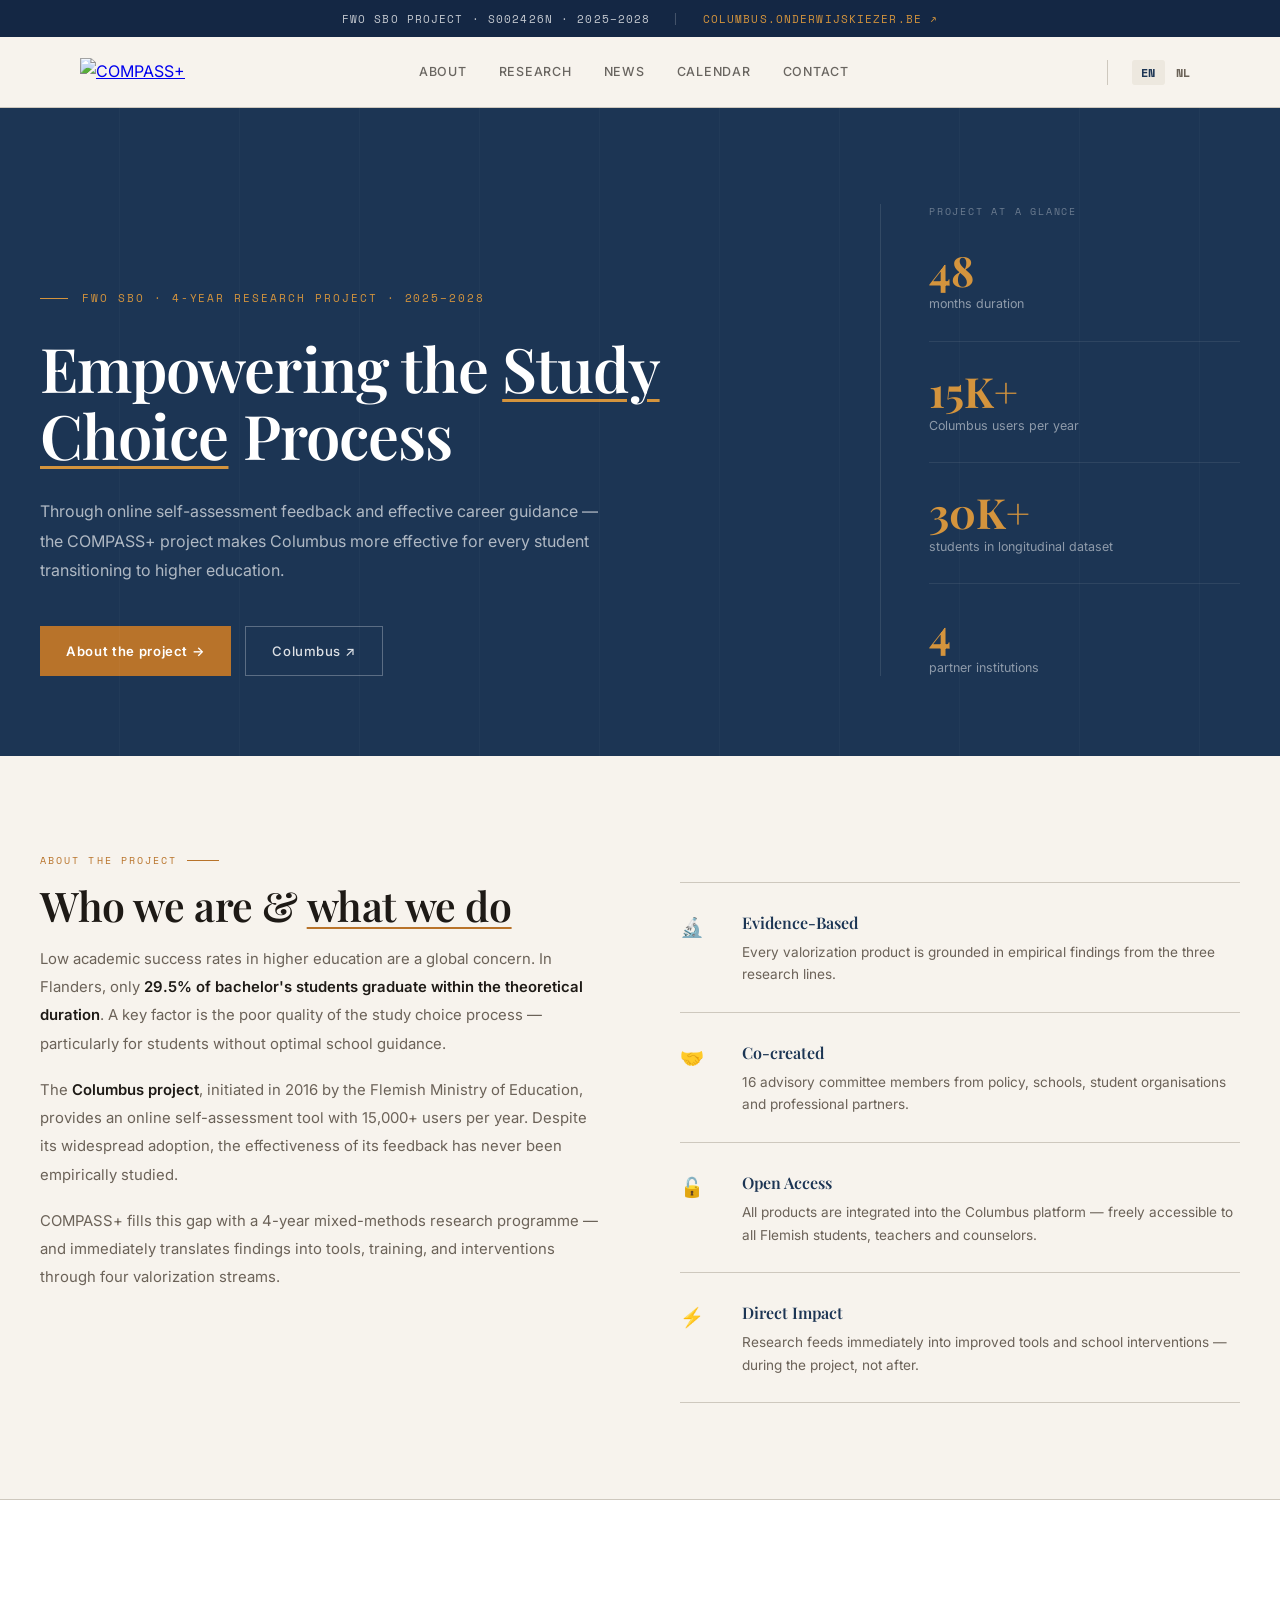
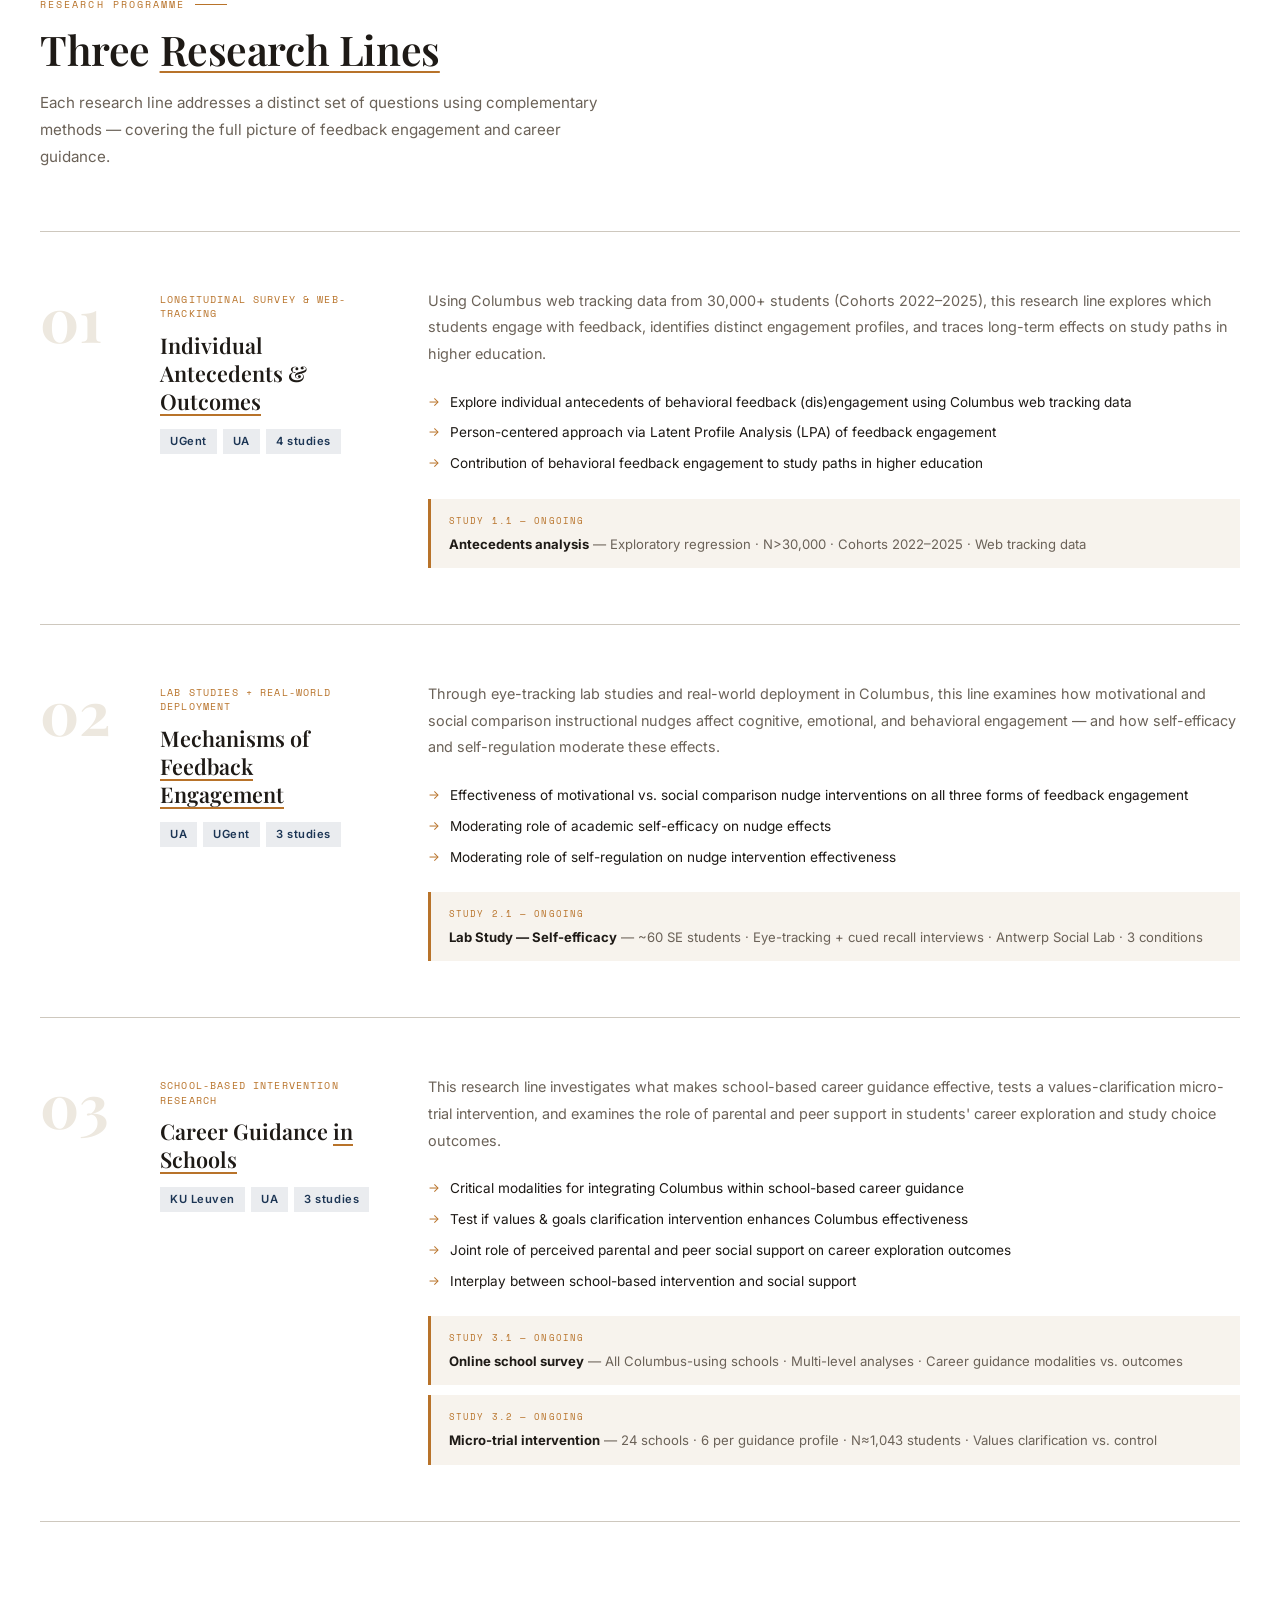
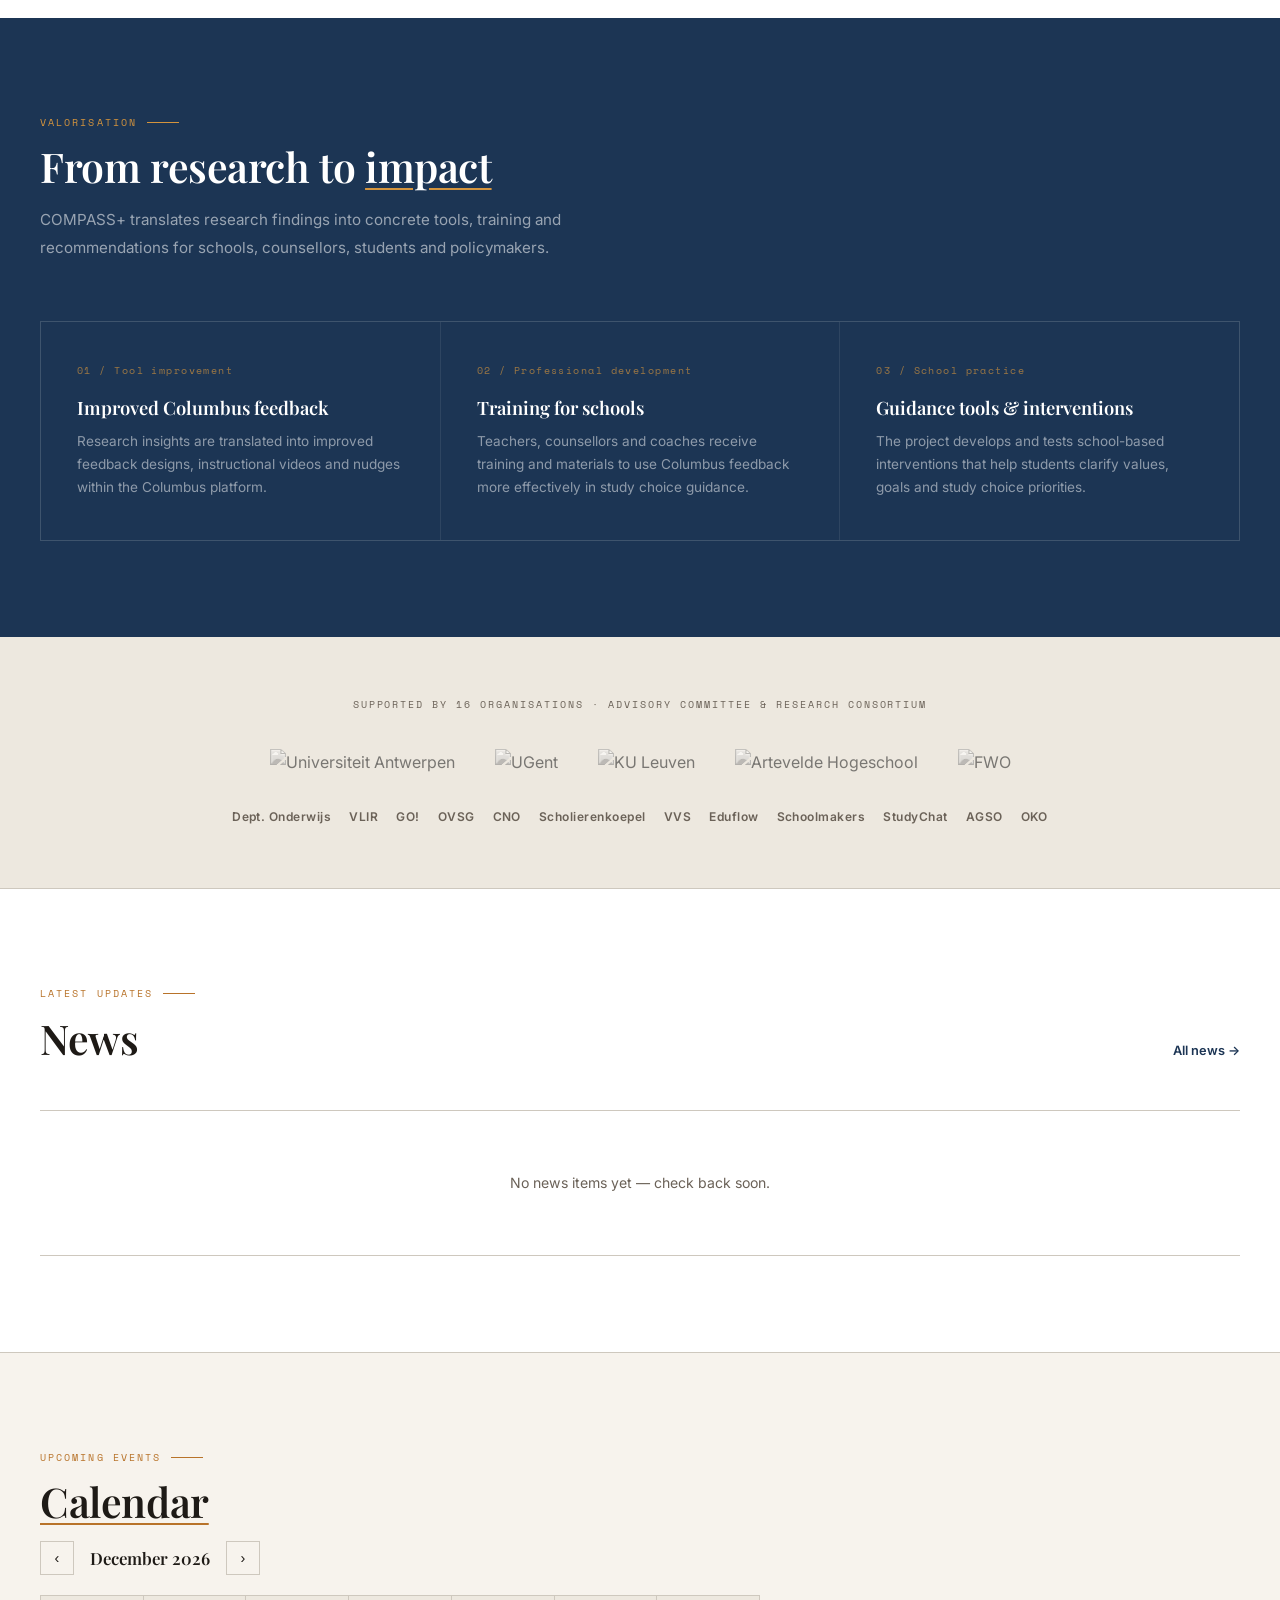
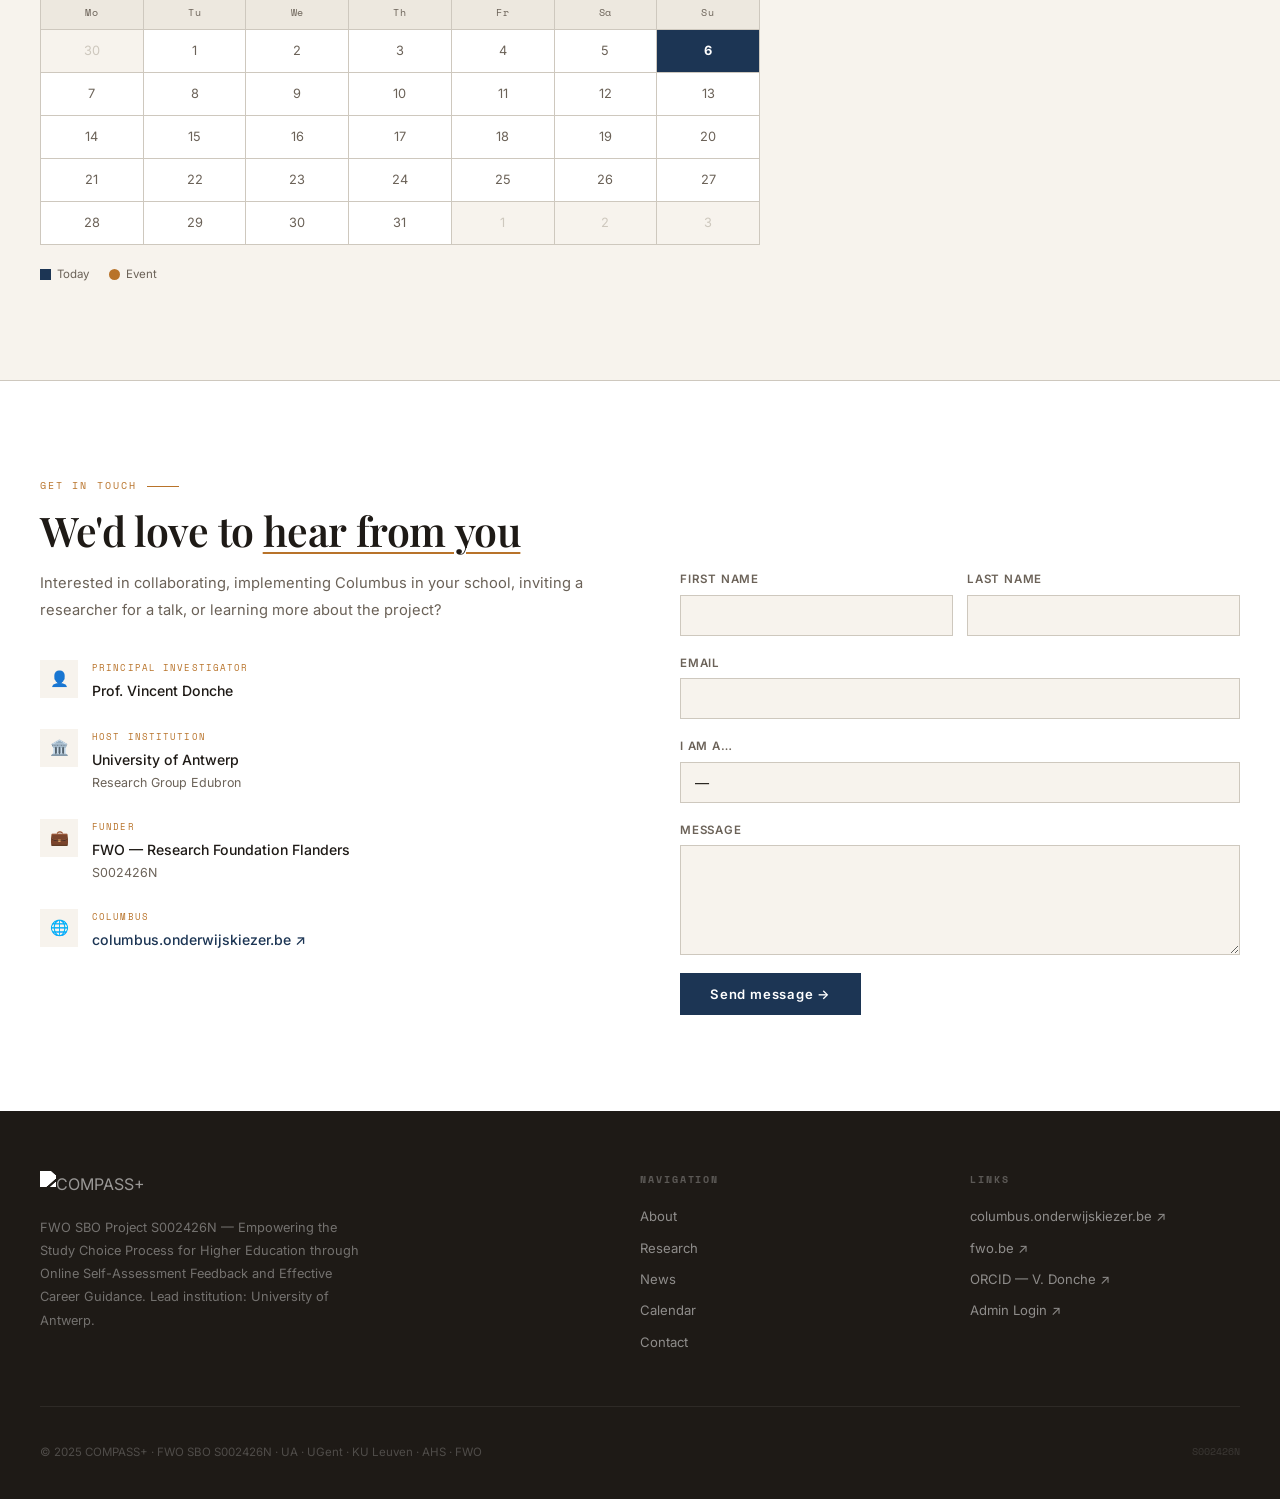
==== index.html @ 37331958 "Add files via upload" ====
<!DOCTYPE html>
<html lang="en">
<head>
    <meta charset="UTF-8">
    <meta name="viewport" content="width=device-width, initial-scale=1.0">
    <title>COMPASS+ | FWO SBO Research Project</title>
    <meta name="description" content="COMPASS+ — FWO SBO research project empowering study choice for higher education through Columbus self-assessment feedback.">
    <meta property="og:title" content="COMPASS+ | FWO SBO Research Project">
    <meta property="og:description" content="Empowering the Study Choice Process for Higher Education through Online Self-Assessment Feedback and Effective Career Guidance.">
    <meta property="og:type" content="website">

    <link rel="preconnect" href="https://fonts.googleapis.com">
    <link rel="preconnect" href="https://fonts.gstatic.com" crossorigin>
    <link href="https://fonts.googleapis.com/css2?family=Playfair+Display:ital,wght@0,400;0,600;0,700;1,400;1,600&family=Inter:wght@300;400;500;600&family=Space+Mono:wght@400;700&display=swap" rel="stylesheet">

    <style>
        /* ================================================
           COMPASS+ — Scholarly Modern Design
           Palette: deep navy · warm amber · parchment
        ================================================ */

        :root {
            --ink:          #1E1A16;
            --navy:         #1C3554;
            --navy-dark:    #142744;
            --amber:        #B8732A;
            --amber-light:  #D4943D;
            --paper:        #F7F3ED;
            --paper-dark:   #EDE8DF;
            --rule:         #CEC8BE;
            --muted:        #6B6258;
            --white:        #FFFFFF;

            --serif: 'Playfair Display', Georgia, serif;
            --sans:  'Inter', -apple-system, sans-serif;
            --mono:  'Space Mono', monospace;
        }

        *, *::before, *::after { margin: 0; padding: 0; box-sizing: border-box; }

        html { scroll-behavior: smooth; }

        body {
            font-family: var(--sans);
            background: var(--paper);
            color: var(--ink);
            font-size: 16px;
            line-height: 1.7;
            -webkit-font-smoothing: antialiased;
        }

        /* Language */
        .lang-hidden { display: none !important; }

        /* ------------------------------------------------
           ANNOUNCEMENT BAR
        ------------------------------------------------ */
        .bar {
            background: var(--navy-dark);
            color: rgba(255,255,255,.75);
            font-family: var(--mono);
            font-size: .7rem;
            letter-spacing: .1em;
            text-transform: uppercase;
            text-align: center;
            padding: 9px 20px;
        }
        .bar a { color: var(--amber-light); text-decoration: none; }
        .bar .sep { margin: 0 14px; opacity: .35; }

        /* ------------------------------------------------
           HEADER
        ------------------------------------------------ */
        header {
            position: sticky;
            top: 0;
            z-index: 100;
            background: var(--paper);
            border-bottom: 1px solid var(--rule);
        }
        .header-inner {
            max-width: 1200px;
            margin: 0 auto;
            padding: 0 40px;
            height: 70px;
            display: flex;
            align-items: center;
            justify-content: space-between;
        }
        .logo img { height: 38px; width: auto; }

        nav { display: flex; align-items: center; gap: 32px; }
        nav a {
            font-size: .78rem;
            font-weight: 500;
            letter-spacing: .06em;
            text-transform: uppercase;
            color: var(--ink);
            text-decoration: none;
            opacity: .65;
            transition: opacity .2s;
        }
        nav a:hover { opacity: 1; }

        .lang-toggle {
            display: flex;
            align-items: center;
            gap: 2px;
            margin-left: 24px;
            padding-left: 24px;
            border-left: 1px solid var(--rule);
        }
        .lang-btn {
            font-family: var(--mono);
            font-size: .72rem;
            font-weight: 700;
            letter-spacing: .05em;
            padding: 4px 9px;
            border: none;
            background: none;
            color: var(--muted);
            cursor: pointer;
            border-radius: 3px;
            transition: all .2s;
        }
        .lang-btn.active { color: var(--navy); background: var(--paper-dark); }

        .hamburger {
            display: none;
            flex-direction: column;
            gap: 5px;
            cursor: pointer;
            padding: 6px;
            background: none;
            border: none;
        }
        .hamburger span {
            display: block;
            width: 22px;
            height: 2px;
            background: var(--ink);
        }

        /* ------------------------------------------------
           MOBILE NAV OVERLAY
        ------------------------------------------------ */
        .mobile-nav {
            display: none;
            position: fixed;
            inset: 0;
            z-index: 200;
            background: var(--navy);
            flex-direction: column;
            align-items: center;
            justify-content: center;
            gap: 28px;
        }
        .mobile-nav.open { display: flex; }
        .mobile-nav a {
            font-family: var(--serif);
            font-size: 2rem;
            font-weight: 600;
            color: var(--white);
            text-decoration: none;
        }
        .mobile-nav a:hover { color: var(--amber-light); }
        .mobile-close {
            position: absolute;
            top: 22px; right: 28px;
            font-size: 1.8rem;
            color: var(--white);
            background: none;
            border: none;
            cursor: pointer;
        }

        /* ------------------------------------------------
           HERO
        ------------------------------------------------ */
        .hero {
            background: var(--navy);
            color: var(--white);
            padding: 96px 40px 80px;
            position: relative;
            overflow: hidden;
        }
        /* subtle vertical grid lines */
        .hero::before {
            content: '';
            position: absolute;
            inset: 0;
            background: repeating-linear-gradient(
                90deg,
                transparent, transparent 119px,
                rgba(255,255,255,.025) 119px, rgba(255,255,255,.025) 120px
            );
            pointer-events: none;
        }
        .hero-inner {
            max-width: 1200px;
            margin: 0 auto;
            display: grid;
            grid-template-columns: 1fr 360px;
            gap: 80px;
            align-items: end;
        }
        .hero-eyebrow {
            font-family: var(--mono);
            font-size: .68rem;
            letter-spacing: .18em;
            text-transform: uppercase;
            color: var(--amber-light);
            margin-bottom: 26px;
            display: flex;
            align-items: center;
            gap: 14px;
        }
        .hero-eyebrow::before {
            content: '';
            display: block;
            width: 28px;
            height: 1px;
            background: var(--amber-light);
            flex-shrink: 0;
        }
        .hero h1 {
            font-family: var(--serif);
            font-size: clamp(2.6rem, 4.8vw, 4.2rem);
            font-weight: 600;
            line-height: 1.1;
            letter-spacing: -.015em;
            margin-bottom: 28px;
        }
        .hero h1 em {
            font-style: normal;
            color: inherit;
            text-decoration: underline;
            text-decoration-color: var(--amber-light);
            text-decoration-thickness: 3px;
            text-underline-offset: 6px;
        }
        .hero-desc {
            font-size: 1rem;
            color: rgba(255,255,255,.65);
            max-width: 560px;
            line-height: 1.85;
            margin-bottom: 40px;
        }
        .hero-ctas { display: flex; gap: 14px; flex-wrap: wrap; }

        .btn-amber {
            display: inline-flex;
            align-items: center;
            gap: 8px;
            background: var(--amber);
            color: var(--white);
            font-size: .82rem;
            font-weight: 600;
            letter-spacing: .05em;
            padding: 13px 26px;
            text-decoration: none;
            transition: background .2s;
        }
        .btn-amber:hover { background: var(--amber-light); }

        .btn-ghost {
            display: inline-flex;
            align-items: center;
            gap: 8px;
            border: 1px solid rgba(255,255,255,.28);
            color: rgba(255,255,255,.85);
            font-size: .82rem;
            font-weight: 500;
            letter-spacing: .04em;
            padding: 13px 26px;
            text-decoration: none;
            transition: all .2s;
        }
        .btn-ghost:hover { border-color: rgba(255,255,255,.65); background: rgba(255,255,255,.06); }

        /* hero stats sidebar */
        .hero-aside {
            border-left: 1px solid rgba(255,255,255,.1);
            padding-left: 48px;
        }
        .aside-label {
            font-family: var(--mono);
            font-size: .62rem;
            letter-spacing: .18em;
            text-transform: uppercase;
            color: rgba(255,255,255,.35);
            margin-bottom: 28px;
        }
        .hero-stat {
            padding-bottom: 28px;
            margin-bottom: 28px;
            border-bottom: 1px solid rgba(255,255,255,.08);
        }
        .hero-stat:last-child { border-bottom: none; margin-bottom: 0; padding-bottom: 0; }
        .stat-num {
            font-family: var(--serif);
            font-size: 2.6rem;
            font-weight: 700;
            color: var(--amber-light);
            line-height: 1;
            margin-bottom: 5px;
        }
        .stat-label { font-size: .78rem; color: rgba(255,255,255,.5); line-height: 1.4; }

        /* ------------------------------------------------
           SHARED SECTION CHROME
        ------------------------------------------------ */
        section { padding: 96px 40px; }

        .inner { max-width: 1200px; margin: 0 auto; }

        .sec-label {
            font-family: var(--mono);
            font-size: .65rem;
            letter-spacing: .2em;
            text-transform: uppercase;
            color: var(--amber);
            margin-bottom: 12px;
            display: flex;
            align-items: center;
            gap: 10px;
        }
        .sec-label::after {
            content: '';
            display: block;
            width: 32px;
            height: 1px;
            background: var(--amber);
        }

        h2.sec-title {
            font-family: var(--serif);
            font-size: clamp(1.9rem, 3.2vw, 2.9rem);
            font-weight: 600;
            line-height: 1.15;
            letter-spacing: -.01em;
            margin-bottom: 16px;
        }
        h2.sec-title em {
            font-style: normal;
            color: inherit;
            text-decoration: underline;
            text-decoration-color: var(--amber);
            text-decoration-thickness: 2px;
            text-underline-offset: 5px;
        }

        .sec-sub {
            font-size: .95rem;
            color: var(--muted);
            max-width: 580px;
            line-height: 1.8;
            margin-bottom: 60px;
        }

        hr.rule { border: none; border-top: 1px solid var(--rule); }

        /* ------------------------------------------------
           ABOUT
        ------------------------------------------------ */
        #about { background: var(--paper); }
        .about-grid {
            display: grid;
            grid-template-columns: 1fr 1fr;
            gap: 80px;
            align-items: start;
        }
        .about-text p {
            font-size: .93rem;
            color: var(--muted);
            line-height: 1.9;
            margin-bottom: 18px;
        }
        .about-text p strong { color: var(--ink); font-weight: 600; }

        .pillars { display: flex; flex-direction: column; }
        .pillar {
            display: grid;
            grid-template-columns: 44px 1fr;
            gap: 18px;
            align-items: start;
            padding: 26px 0;
            border-bottom: 1px solid var(--rule);
        }
        .pillars .pillar:first-child { border-top: 1px solid var(--rule); }
        .pillar-icon { font-size: 1.2rem; padding-top: 2px; }
        .pillar h4 {
            font-family: var(--serif);
            font-size: 1rem;
            font-weight: 600;
            color: var(--navy);
            margin-bottom: 5px;
        }
        .pillar p { font-size: .85rem; color: var(--muted); line-height: 1.65; }

        /* ------------------------------------------------
           RESEARCH LINES
        ------------------------------------------------ */
        #research { background: var(--white); }

        .rl {
            display: grid;
            grid-template-columns: 72px 220px 1fr;
            gap: 48px;
            padding: 56px 0;
            border-top: 1px solid var(--rule);
            align-items: start;
        }
        .rl:last-of-type { border-bottom: 1px solid var(--rule); }

        .rl-num {
            font-family: var(--serif);
            font-size: 3.8rem;
            font-weight: 700;
            color: var(--paper-dark);
            line-height: 1;
        }

        .rl-meta { padding-top: 4px; }
        .rl-tag {
            font-family: var(--mono);
            font-size: .6rem;
            letter-spacing: .12em;
            text-transform: uppercase;
            color: var(--amber);
            margin-bottom: 10px;
            line-height: 1.5;
        }
        .rl-meta h3 {
            font-family: var(--serif);
            font-size: 1.35rem;
            font-weight: 600;
            line-height: 1.3;
            margin-bottom: 14px;
        }
        .rl-meta h3 em {
            font-style: normal;
            color: inherit;
            text-decoration: underline;
            text-decoration-color: var(--amber);
            text-decoration-thickness: 2px;
            text-underline-offset: 4px;
        }
        .rl-chips { display: flex; gap: 6px; flex-wrap: wrap; }
        .chip {
            font-size: .7rem;
            font-weight: 600;
            letter-spacing: .05em;
            color: var(--navy);
            background: rgba(28,53,84,.09);
            padding: 3px 10px;
        }

        .rl-body p {
            font-size: .9rem;
            color: var(--muted);
            line-height: 1.85;
            margin-bottom: 24px;
        }
        .rl-objectives {
            list-style: none;
            display: flex;
            flex-direction: column;
            gap: 9px;
            margin-bottom: 24px;
        }
        .rl-objectives li {
            font-size: .85rem;
            color: var(--ink);
            padding-left: 22px;
            position: relative;
            line-height: 1.6;
        }
        .rl-objectives li::before {
            content: '→';
            position: absolute;
            left: 0;
            color: var(--amber);
            font-size: .78rem;
        }

        .study-card {
            background: var(--paper);
            border-left: 3px solid var(--amber);
            padding: 14px 18px;
            margin-top: 8px;
        }
        .study-card + .study-card { margin-top: 10px; }
        .study-card-label {
            font-family: var(--mono);
            font-size: .58rem;
            letter-spacing: .12em;
            text-transform: uppercase;
            color: var(--amber);
            margin-bottom: 5px;
        }
        .study-card p {
            font-size: .82rem;
            color: var(--muted);
            margin-bottom: 0;
            line-height: 1.55;
        }
        .study-card strong { color: var(--ink); }

        /* ------------------------------------------------
           VALORISATION
        ------------------------------------------------ */
        #valorisation {
            background: var(--navy);
            color: var(--white);
        }
        #valorisation .sec-label { color: var(--amber-light); }
        #valorisation .sec-label::after { background: var(--amber-light); }
        #valorisation h2.sec-title { color: var(--white); }
        #valorisation h2.sec-title em {
            text-decoration-color: var(--amber-light);
        }
        #valorisation .sec-sub { color: rgba(255,255,255,.55); }

        .val-grid {
            display: grid;
            grid-template-columns: repeat(3, 1fr);
            background: rgba(255,255,255,.08);
            gap: 1px;
            border: 1px solid rgba(255,255,255,.08);
        }
        .val-item {
            background: var(--navy);
            padding: 40px 36px;
            transition: background .2s;
        }
        .val-item:hover { background: rgba(255,255,255,.04); }
        .val-n {
            font-family: var(--mono);
            font-size: .6rem;
            letter-spacing: .15em;
            color: var(--amber-light);
            opacity: .7;
            margin-bottom: 18px;
        }
        .val-item h3 {
            font-family: var(--serif);
            font-size: 1.15rem;
            font-weight: 600;
            color: var(--white);
            margin-bottom: 10px;
            line-height: 1.3;
        }
        .val-item p { font-size: .85rem; color: rgba(255,255,255,.5); line-height: 1.7; }

        /* ------------------------------------------------
           PARTNERS
        ------------------------------------------------ */
        #partners { background: var(--paper-dark); padding: 60px 40px; }
        .partners-label {
            font-family: var(--mono);
            font-size: .62rem;
            letter-spacing: .2em;
            text-transform: uppercase;
            color: var(--muted);
            text-align: center;
            margin-bottom: 36px;
        }
        .partner-logos {
            display: flex;
            flex-wrap: wrap;
            justify-content: center;
            align-items: center;
            gap: 28px 40px;
            margin-bottom: 24px;
        }
        .partner-logos img {
            height: 34px;
            width: auto;
            filter: grayscale(1) opacity(.55);
            transition: filter .25s;
        }
        .partner-logos img:hover { filter: grayscale(0) opacity(1); }
        .partner-names {
            display: flex;
            flex-wrap: wrap;
            justify-content: center;
            gap: 6px 18px;
        }
        .partner-names span {
            font-size: .75rem;
            font-weight: 600;
            letter-spacing: .04em;
            color: var(--muted);
        }

        /* ------------------------------------------------
           NEWS
        ------------------------------------------------ */
        #news { background: var(--white); }
        .news-header {
            display: flex;
            justify-content: space-between;
            align-items: flex-end;
            margin-bottom: 48px;
            flex-wrap: wrap;
            gap: 16px;
        }
        .link-arrow {
            font-size: .8rem;
            font-weight: 600;
            color: var(--navy);
            text-decoration: none;
            display: flex;
            align-items: center;
            gap: 6px;
            white-space: nowrap;
            transition: gap .2s;
        }
        .link-arrow:hover { gap: 10px; }
        .news-empty {
            padding: 60px 0;
            text-align: center;
            border-top: 1px solid var(--rule);
            border-bottom: 1px solid var(--rule);
        }
        .news-empty p { font-size: .88rem; color: var(--muted); }

        /* ------------------------------------------------
           CALENDAR
        ------------------------------------------------ */
        #calendar { background: var(--paper); }
        .cal-wrap { max-width: 720px; }
        .cal-nav {
            display: flex;
            align-items: center;
            gap: 16px;
            margin-bottom: 20px;
        }
        .cal-nav button {
            width: 34px; height: 34px;
            background: none;
            border: 1px solid var(--rule);
            cursor: pointer;
            font-size: .9rem;
            color: var(--ink);
            display: flex; align-items: center; justify-content: center;
            transition: all .2s;
        }
        .cal-nav button:hover { background: var(--navy); color: var(--white); border-color: var(--navy); }
        .cal-month { font-family: var(--serif); font-size: 1.05rem; font-weight: 600; }
        .cal-grid {
            display: grid;
            grid-template-columns: repeat(7, 1fr);
            gap: 1px;
            background: var(--rule);
            border: 1px solid var(--rule);
            margin-bottom: 20px;
        }
        .cal-dh {
            background: var(--paper-dark);
            text-align: center;
            padding: 8px 4px;
            font-family: var(--mono);
            font-size: .6rem;
            letter-spacing: .08em;
            color: var(--muted);
        }
        .cal-d {
            background: var(--white);
            text-align: center;
            padding: 10px 4px;
            font-size: .8rem;
            color: var(--muted);
            min-height: 42px;
        }
        .cal-d.other { background: var(--paper); color: var(--rule); }
        .cal-d.today { background: var(--navy); color: var(--white); font-weight: 700; }
        .cal-d.event { background: var(--paper-dark); color: var(--ink); font-weight: 600; cursor: pointer; }
        .cal-legend { display: flex; gap: 20px; flex-wrap: wrap; }
        .cal-legend span {
            font-size: .72rem;
            color: var(--muted);
            display: flex;
            align-items: center;
            gap: 6px;
        }
        .cal-legend i { display: inline-block; width: 11px; height: 11px; }

        /* ------------------------------------------------
           CONTACT
        ------------------------------------------------ */
        #contact { background: var(--white); }
        .contact-grid {
            display: grid;
            grid-template-columns: 1fr 1fr;
            gap: 80px;
            align-items: start;
        }
        .contact-lead {
            font-size: .92rem;
            color: var(--muted);
            line-height: 1.85;
            margin-bottom: 36px;
        }
        .cinfo {
            display: flex;
            gap: 14px;
            align-items: flex-start;
            margin-bottom: 26px;
        }
        .cinfo-icon {
            width: 38px; height: 38px;
            background: var(--paper);
            display: flex; align-items: center; justify-content: center;
            font-size: .95rem;
            flex-shrink: 0;
        }
        .cinfo-tag {
            font-family: var(--mono);
            font-size: .58rem;
            letter-spacing: .12em;
            text-transform: uppercase;
            color: var(--amber);
            margin-bottom: 3px;
        }
        .cinfo-val { font-size: .88rem; color: var(--ink); font-weight: 500; }
        .cinfo-sub { font-size: .78rem; color: var(--muted); }
        .cinfo-val a { color: var(--navy); text-decoration: none; }

        .c-form { display: flex; flex-direction: column; gap: 18px; }
        .f-row { display: grid; grid-template-columns: 1fr 1fr; gap: 14px; }
        .f-group { display: flex; flex-direction: column; gap: 5px; }
        .f-group label {
            font-size: .72rem;
            font-weight: 600;
            letter-spacing: .07em;
            text-transform: uppercase;
            color: var(--muted);
        }
        .f-group input,
        .f-group select,
        .f-group textarea {
            font-family: var(--sans);
            font-size: .88rem;
            color: var(--ink);
            background: var(--paper);
            border: 1px solid var(--rule);
            padding: 11px 14px;
            outline: none;
            transition: border-color .2s;
            -webkit-appearance: none;
            border-radius: 0;
        }
        .f-group input:focus,
        .f-group select:focus,
        .f-group textarea:focus { border-color: var(--navy); }
        .f-group textarea { resize: vertical; min-height: 110px; }
        .btn-submit {
            align-self: flex-start;
            background: var(--navy);
            color: var(--white);
            border: none;
            padding: 13px 30px;
            font-family: var(--sans);
            font-size: .82rem;
            font-weight: 600;
            letter-spacing: .06em;
            cursor: pointer;
            transition: background .2s;
        }
        .btn-submit:hover { background: var(--amber); }

        /* ------------------------------------------------
           FOOTER
        ------------------------------------------------ */
        footer {
            background: var(--ink);
            color: rgba(255,255,255,.55);
            padding: 60px 40px 36px;
        }
        .footer-inner { max-width: 1200px; margin: 0 auto; }
        .footer-top {
            display: grid;
            grid-template-columns: 2fr 1fr 1fr;
            gap: 60px;
            padding-bottom: 44px;
            border-bottom: 1px solid rgba(255,255,255,.07);
            margin-bottom: 36px;
        }
        .footer-brand img {
            height: 34px;
            filter: brightness(0) invert(1);
            margin-bottom: 18px;
        }
        .footer-brand p {
            font-size: .8rem;
            line-height: 1.8;
            color: rgba(255,255,255,.38);
            max-width: 320px;
        }
        .footer-col h5 {
            font-family: var(--mono);
            font-size: .6rem;
            letter-spacing: .2em;
            text-transform: uppercase;
            color: rgba(255,255,255,.28);
            margin-bottom: 18px;
        }
        .footer-col a {
            display: block;
            font-size: .82rem;
            color: rgba(255,255,255,.5);
            text-decoration: none;
            margin-bottom: 9px;
            transition: color .2s;
        }
        .footer-col a:hover { color: var(--white); }
        .footer-bottom {
            display: flex;
            justify-content: space-between;
            align-items: center;
            font-size: .72rem;
            color: rgba(255,255,255,.22);
        }

        /* ------------------------------------------------
           RESPONSIVE
        ------------------------------------------------ */
        @media (max-width: 1024px) {
            .hero-inner { grid-template-columns: 1fr; gap: 48px; }
            .hero-aside {
                border-left: none;
                border-top: 1px solid rgba(255,255,255,.1);
                padding-left: 0;
                padding-top: 40px;
                display: grid;
                grid-template-columns: repeat(4, 1fr);
                gap: 20px;
            }
            .hero-stat { border-bottom: none; margin-bottom: 0; padding-bottom: 0; }
            .rl { grid-template-columns: 60px 1fr; }
            .rl-body { grid-column: 2; }
            .about-grid { grid-template-columns: 1fr; gap: 48px; }
            .contact-grid { grid-template-columns: 1fr; gap: 48px; }
            .val-grid { grid-template-columns: 1fr 1fr; }
            .footer-top { grid-template-columns: 1fr 1fr; gap: 40px; }
        }

        @media (max-width: 768px) {
            section { padding: 64px 24px; }
            .header-inner { padding: 0 24px; }
            .hero { padding: 64px 24px 56px; }
            #partners { padding: 48px 24px; }
            footer { padding: 48px 24px 32px; }

            nav, .lang-toggle { display: none; }
            .hamburger { display: flex; }

            .hero-aside { grid-template-columns: 1fr 1fr; }
            .rl { grid-template-columns: 1fr; gap: 20px; }
            .rl-num { font-size: 2.5rem; }
            .val-grid { grid-template-columns: 1fr; }
            .f-row { grid-template-columns: 1fr; }
            .footer-top { grid-template-columns: 1fr; gap: 36px; }
            .footer-bottom { flex-direction: column; gap: 8px; text-align: center; }
            .news-header { flex-direction: column; align-items: flex-start; }
        }
    </style>
</head>
<body>

<!-- Announcement bar -->
<div class="bar">
    <span class="lang-en">FWO SBO Project · S002426N · 2025–2028</span>
    <span class="lang-nl lang-hidden">FWO SBO Project · S002426N · 2025–2028</span>
    <span class="sep">|</span>
    <a href="https://columbus.onderwijskiezer.be" target="_blank">columbus.onderwijskiezer.be ↗</a>
</div>

<!-- Header -->
<header>
    <div class="header-inner">
        <a href="#" class="logo">
            <img src="https://jwillems89.github.io/compassplus/images/COMPASS-hor-rgb2.png" alt="COMPASS+">
        </a>
        <nav>
            <a href="#about"><span class="lang-en">About</span><span class="lang-nl lang-hidden">Over ons</span></a>
            <a href="#research"><span class="lang-en">Research</span><span class="lang-nl lang-hidden">Onderzoek</span></a>
            <a href="#news"><span class="lang-en">News</span><span class="lang-nl lang-hidden">Nieuws</span></a>
            <a href="#calendar"><span class="lang-en">Calendar</span><span class="lang-nl lang-hidden">Kalender</span></a>
            <a href="#contact">Contact</a>
        </nav>
        <div class="lang-toggle">
            <button class="lang-btn active" id="btn-en" onclick="setLang('en')">EN</button>
            <button class="lang-btn" id="btn-nl" onclick="setLang('nl')">NL</button>
        </div>
        <button class="hamburger" onclick="openMenu()" aria-label="Open menu">
            <span></span><span></span><span></span>
        </button>
    </div>
</header>

<!-- Mobile nav -->
<div class="mobile-nav" id="mobileNav">
    <button class="mobile-close" onclick="closeMenu()">✕</button>
    <a href="#about" onclick="closeMenu()"><span class="lang-en">About</span><span class="lang-nl lang-hidden">Over ons</span></a>
    <a href="#research" onclick="closeMenu()"><span class="lang-en">Research</span><span class="lang-nl lang-hidden">Onderzoek</span></a>
    <a href="#news" onclick="closeMenu()"><span class="lang-en">News</span><span class="lang-nl lang-hidden">Nieuws</span></a>
    <a href="#calendar" onclick="closeMenu()"><span class="lang-en">Calendar</span><span class="lang-nl lang-hidden">Kalender</span></a>
    <a href="#contact" onclick="closeMenu()">Contact</a>
    <div style="display:flex; gap:4px; margin-top:8px;">
        <button class="lang-btn active" id="mob-btn-en" onclick="setLang('en'); closeMenu()">EN</button>
        <button class="lang-btn" id="mob-btn-nl" onclick="setLang('nl'); closeMenu()">NL</button>
    </div>
</div>

<!-- ====================================================
     HERO
===================================================== -->
<div class="hero">
    <div class="hero-inner">
        <div>
            <div class="hero-eyebrow">
                <span class="lang-en">FWO SBO · 4-Year Research Project · 2025–2028</span>
                <span class="lang-nl lang-hidden">FWO SBO · 4-jarig Onderzoeksproject · 2025–2028</span>
            </div>
            <h1>
                <span class="lang-en">Empowering the <em>Study Choice</em> Process</span>
                <span class="lang-nl lang-hidden">Studiekeuze&shy;processen voor <em>Hoger Onderwijs</em> Versterken</span>
            </h1>
            <p class="hero-desc">
                <span class="lang-en">Through online self-assessment feedback and effective career guidance — the COMPASS+ project makes Columbus more effective for every student transitioning to higher education.</span>
                <span class="lang-nl lang-hidden">Via online zelfevaluatie-feedback en effectieve loopbaanbegeleiding — COMPASS+ maakt Columbus effectiever voor elke leerling in de transitie naar hoger onderwijs.</span>
            </p>
            <div class="hero-ctas">
                <a href="#about" class="btn-amber">
                    <span class="lang-en">About the project →</span>
                    <span class="lang-nl lang-hidden">Over het project →</span>
                </a>
                <a href="https://columbus.onderwijskiezer.be" target="_blank" class="btn-ghost">Columbus ↗</a>
            </div>
        </div>

        <div class="hero-aside">
            <div class="aside-label lang-en">Project at a Glance</div>
            <div class="aside-label lang-nl lang-hidden">Project in Cijfers</div>
            <div class="hero-stat">
                <div class="stat-num">48</div>
                <div class="stat-label lang-en">months duration</div>
                <div class="stat-label lang-nl lang-hidden">maanden looptijd</div>
            </div>
            <div class="hero-stat">
                <div class="stat-num">15K+</div>
                <div class="stat-label lang-en">Columbus users per year</div>
                <div class="stat-label lang-nl lang-hidden">Columbus gebruikers per jaar</div>
            </div>
            <div class="hero-stat">
                <div class="stat-num">30K+</div>
                <div class="stat-label lang-en">students in longitudinal dataset</div>
                <div class="stat-label lang-nl lang-hidden">leerlingen in longitudinale dataset</div>
            </div>
            <div class="hero-stat">
                <div class="stat-num">4</div>
                <div class="stat-label lang-en">partner institutions</div>
                <div class="stat-label lang-nl lang-hidden">partnerinstellingen</div>
            </div>
        </div>
    </div>
</div>

<!-- ====================================================
     ABOUT
===================================================== -->
<section id="about">
    <div class="inner">
        <div class="sec-label lang-en">About the Project</div>
        <div class="sec-label lang-nl lang-hidden">Over het Project</div>

        <div class="about-grid">
            <div>
                <h2 class="sec-title">
                    <span class="lang-en">Who we are &amp; <em>what we do</em></span>
                    <span class="lang-nl lang-hidden">Wie we zijn &amp; <em>wat we doen</em></span>
                </h2>
                <div class="about-text">
                    <p class="lang-en">Low academic success rates in higher education are a global concern. In Flanders, only <strong>29.5% of bachelor's students graduate within the theoretical duration</strong>. A key factor is the poor quality of the study choice process — particularly for students without optimal school guidance.</p>
                    <p class="lang-nl lang-hidden">Lage academische succespercentages in het hoger onderwijs zijn een wereldwijde zorg. In Vlaanderen haalt slechts <strong>29,5% van de bachelorstudenten een diploma binnen de theoretische studieduur</strong>. Een sleutelfactor is de slechte kwaliteit van het studiekeuzeproces.</p>
                    <p class="lang-en">The <strong>Columbus project</strong>, initiated in 2016 by the Flemish Ministry of Education, provides an online self-assessment tool with 15,000+ users per year. Despite its widespread adoption, the effectiveness of its feedback has never been empirically studied.</p>
                    <p class="lang-nl lang-hidden">Het <strong>Columbus-project</strong>, gestart in 2016 door het Vlaams Ministerie van Onderwijs, biedt een online zelfevaluatie-instrument met 15.000+ gebruikers per jaar. Ondanks de brede adoptie is de effectiviteit van de feedback nooit empirisch onderzocht.</p>
                    <p class="lang-en">COMPASS+ fills this gap with a 4-year mixed-methods research programme — and immediately translates findings into tools, training, and interventions through four valorization streams.</p>
                    <p class="lang-nl lang-hidden">COMPASS+ vult deze lacune met een 4-jarig mixed-methods onderzoeksprogramma — en vertaalt bevindingen meteen naar tools, vorming en interventies via vier valorisatielijnen.</p>
                </div>
            </div>

            <div class="pillars">
                <div class="pillar">
                    <div class="pillar-icon">🔬</div>
                    <div>
                        <h4>Evidence-Based</h4>
                        <p class="lang-en">Every valorization product is grounded in empirical findings from the three research lines.</p>
                        <p class="lang-nl lang-hidden">Elk valorisatieproduct is gebaseerd op empirische bevindingen uit de drie onderzoekslijnen.</p>
                    </div>
                </div>
                <div class="pillar">
                    <div class="pillar-icon">🤝</div>
                    <div>
                        <h4 class="lang-en">Co-created</h4>
                        <h4 class="lang-nl lang-hidden">Co-gecreëerd</h4>
                        <p class="lang-en">16 advisory committee members from policy, schools, student organisations and professional partners.</p>
                        <p class="lang-nl lang-hidden">16 leden van de adviescommissie uit beleid, scholen, leerlingenorganisaties en professionele partners.</p>
                    </div>
                </div>
                <div class="pillar">
                    <div class="pillar-icon">🔓</div>
                    <div>
                        <h4>Open Access</h4>
                        <p class="lang-en">All products are integrated into the Columbus platform — freely accessible to all Flemish students, teachers and counselors.</p>
                        <p class="lang-nl lang-hidden">Alle producten worden geïntegreerd in het Columbus-platform — vrij toegankelijk voor alle Vlaamse leerlingen, leerkrachten en begeleiders.</p>
                    </div>
                </div>
                <div class="pillar">
                    <div class="pillar-icon">⚡</div>
                    <div>
                        <h4 class="lang-en">Direct Impact</h4>
                        <h4 class="lang-nl lang-hidden">Directe Impact</h4>
                        <p class="lang-en">Research feeds immediately into improved tools and school interventions — during the project, not after.</p>
                        <p class="lang-nl lang-hidden">Onderzoek leidt meteen tot verbeterde tools en schoolinterventies — tijdens het project, niet erna.</p>
                    </div>
                </div>
            </div>
        </div>
    </div>
</section>

<hr class="rule">

<!-- ====================================================
     RESEARCH
===================================================== -->
<section id="research">
    <div class="inner">
        <div class="sec-label lang-en">Research Programme</div>
        <div class="sec-label lang-nl lang-hidden">Onderzoeksprogramma</div>
        <h2 class="sec-title">
            <span class="lang-en">Three <em>Research Lines</em></span>
            <span class="lang-nl lang-hidden">Drie <em>Onderzoekslijnen</em></span>
        </h2>
        <p class="sec-sub">
            <span class="lang-en">Each research line addresses a distinct set of questions using complementary methods — covering the full picture of feedback engagement and career guidance.</span>
            <span class="lang-nl lang-hidden">Elke onderzoekslijn beantwoordt specifieke vragen via complementaire methoden — samen bieden ze een volledig beeld van feedbackgebruik en studiekeuzebegeleiding.</span>
        </p>

        <!-- RL 1 -->
        <div class="rl">
            <div class="rl-num">01</div>
            <div class="rl-meta">
                <div class="rl-tag lang-en">Longitudinal Survey &amp; Web-tracking</div>
                <div class="rl-tag lang-nl lang-hidden">Longitudinaal Survey &amp; Web-tracking</div>
                <h3>
                    <span class="lang-en">Individual Antecedents &amp; <em>Outcomes</em></span>
                    <span class="lang-nl lang-hidden">Individuele Antecedenten &amp; <em>Uitkomsten</em></span>
                </h3>
                <div class="rl-chips">
                    <span class="chip">UGent</span>
                    <span class="chip">UA</span>
                    <span class="chip">4 studies</span>
                </div>
            </div>
            <div class="rl-body">
                <p class="lang-en">Using Columbus web tracking data from 30,000+ students (Cohorts 2022–2025), this research line explores which students engage with feedback, identifies distinct engagement profiles, and traces long-term effects on study paths in higher education.</p>
                <p class="lang-nl lang-hidden">Via Columbus webtracking-data van 30.000+ leerlingen (cohorten 2022–2025) onderzoekt deze lijn welke leerlingen feedback gebruiken, identificeert engagementprofielen en volgt langetermijneffecten op studietrajecten in HO.</p>
                <ul class="rl-objectives">
                    <li class="lang-en">Explore individual antecedents of behavioral feedback (dis)engagement using Columbus web tracking data</li>
                    <li class="lang-nl lang-hidden">Verken individuele antecedenten van gedragsmatig feedbackgebruik via Columbus webtracking-data</li>
                    <li class="lang-en">Person-centered approach via Latent Profile Analysis (LPA) of feedback engagement</li>
                    <li class="lang-nl lang-hidden">Persoonsgerichte aanpak via Latent Profielanalyse (LPA) van feedbackgebruik</li>
                    <li class="lang-en">Contribution of behavioral feedback engagement to study paths in higher education</li>
                    <li class="lang-nl lang-hidden">Bijdrage van feedbackgebruik aan studietrajecten in HO</li>
                </ul>
                <div class="study-card">
                    <div class="study-card-label lang-en">Study 1.1 — Ongoing</div>
                    <div class="study-card-label lang-nl lang-hidden">Studie 1.1 — Lopend</div>
                    <p class="lang-en"><strong>Antecedents analysis</strong> — Exploratory regression · N&gt;30,000 · Cohorts 2022–2025 · Web tracking data</p>
                    <p class="lang-nl lang-hidden"><strong>Antecedenten-analyse</strong> — Exploratieve regressie · N&gt;30.000 · Cohorten 2022–2025 · Webtracking-data</p>
                </div>
            </div>
        </div>

        <!-- RL 2 -->
        <div class="rl">
            <div class="rl-num">02</div>
            <div class="rl-meta">
                <div class="rl-tag lang-en">Lab Studies + Real-World Deployment</div>
                <div class="rl-tag lang-nl lang-hidden">Labstudies + Implementatie</div>
                <h3>
                    <span class="lang-en">Mechanisms of <em>Feedback Engagement</em></span>
                    <span class="lang-nl lang-hidden">Mechanismen van <em>Feedbackgebruik</em></span>
                </h3>
                <div class="rl-chips">
                    <span class="chip">UA</span>
                    <span class="chip">UGent</span>
                    <span class="chip">3 studies</span>
                </div>
            </div>
            <div class="rl-body">
                <p class="lang-en">Through eye-tracking lab studies and real-world deployment in Columbus, this line examines how motivational and social comparison instructional nudges affect cognitive, emotional, and behavioral engagement — and how self-efficacy and self-regulation moderate these effects.</p>
                <p class="lang-nl lang-hidden">Via eye-tracking labstudies en implementatie in Columbus onderzoekt deze lijn hoe motivationele en sociale vergelijkingsnudges cognitief, emotioneel en gedragsmatig engagement beïnvloeden — en hoe zelfeffectiviteit en zelfregulatie dit modereren.</p>
                <ul class="rl-objectives">
                    <li class="lang-en">Effectiveness of motivational vs. social comparison nudge interventions on all three forms of feedback engagement</li>
                    <li class="lang-nl lang-hidden">Effectiviteit van motivationele vs. sociale vergelijkingsnudges op alle drie vormen van feedbackengagement</li>
                    <li class="lang-en">Moderating role of academic self-efficacy on nudge effects</li>
                    <li class="lang-nl lang-hidden">Modererende rol van academische zelfeffectiviteit op nudge-effecten</li>
                    <li class="lang-en">Moderating role of self-regulation on nudge intervention effectiveness</li>
                    <li class="lang-nl lang-hidden">Modererende rol van zelfregulatie op de effectiviteit van nudge-interventies</li>
                </ul>
                <div class="study-card">
                    <div class="study-card-label lang-en">Study 2.1 — Ongoing</div>
                    <div class="study-card-label lang-nl lang-hidden">Studie 2.1 — Lopend</div>
                    <p class="lang-en"><strong>Lab Study — Self-efficacy</strong> — ~60 SE students · Eye-tracking + cued recall interviews · Antwerp Social Lab · 3 conditions</p>
                    <p class="lang-nl lang-hidden"><strong>Labstudie — Zelfeffectiviteit</strong> — ~60 SO-leerlingen · Eye-tracking + gestimuleerde retrospectieve interviews · Antwerp Social Lab · 3 condities</p>
                </div>
            </div>
        </div>

        <!-- RL 3 -->
        <div class="rl">
            <div class="rl-num">03</div>
            <div class="rl-meta">
                <div class="rl-tag lang-en">School-Based Intervention Research</div>
                <div class="rl-tag lang-nl lang-hidden">Schoolinterventieonderzoek</div>
                <h3>
                    <span class="lang-en">Career Guidance <em>in Schools</em></span>
                    <span class="lang-nl lang-hidden">Studiekeuzebegeleiding <em>op School</em></span>
                </h3>
                <div class="rl-chips">
                    <span class="chip">KU Leuven</span>
                    <span class="chip">UA</span>
                    <span class="chip">3 studies</span>
                </div>
            </div>
            <div class="rl-body">
                <p class="lang-en">This research line investigates what makes school-based career guidance effective, tests a values-clarification micro-trial intervention, and examines the role of parental and peer support in students' career exploration and study choice outcomes.</p>
                <p class="lang-nl lang-hidden">Deze onderzoekslijn onderzoekt wat schoolgebaseerde studiekeuzebegeleiding effectief maakt, test een micro-trial waardeverduidelijkingsinterventie en bestudeert de rol van ouder- en peerondersteuning.</p>
                <ul class="rl-objectives">
                    <li class="lang-en">Critical modalities for integrating Columbus within school-based career guidance</li>
                    <li class="lang-nl lang-hidden">Kritische modaliteiten voor de integratie van Columbus in schoolgebaseerde studiekeuzebegeleiding</li>
                    <li class="lang-en">Test if values &amp; goals clarification intervention enhances Columbus effectiveness</li>
                    <li class="lang-nl lang-hidden">Test of een waardeverduidelijkingsinterventie de effectiviteit van Columbus vergroot</li>
                    <li class="lang-en">Joint role of perceived parental and peer social support on career exploration outcomes</li>
                    <li class="lang-nl lang-hidden">Gezamenlijke rol van ervaren ouder- en peerondersteuning op uitkomsten van loopbaanexploratie</li>
                    <li class="lang-en">Interplay between school-based intervention and social support</li>
                    <li class="lang-nl lang-hidden">Wisselwerking tussen schoolgebaseerde interventie en sociale ondersteuning</li>
                </ul>
                <div class="study-card">
                    <div class="study-card-label lang-en">Study 3.1 — Ongoing</div>
                    <div class="study-card-label lang-nl lang-hidden">Studie 3.1 — Lopend</div>
                    <p class="lang-en"><strong>Online school survey</strong> — All Columbus-using schools · Multi-level analyses · Career guidance modalities vs. outcomes</p>
                    <p class="lang-nl lang-hidden"><strong>Online schoolsurvey</strong> — Alle scholen die Columbus gebruiken · Multiniveau-analyses · Begeleidingsmodaliteiten vs. uitkomsten</p>
                </div>
                <div class="study-card">
                    <div class="study-card-label lang-en">Study 3.2 — Ongoing</div>
                    <div class="study-card-label lang-nl lang-hidden">Studie 3.2 — Lopend</div>
                    <p class="lang-en"><strong>Micro-trial intervention</strong> — 24 schools · 6 per guidance profile · N≈1,043 students · Values clarification vs. control</p>
                    <p class="lang-nl lang-hidden"><strong>Micro-trial interventie</strong> — 24 scholen · 6 per begeleidingsprofiel · N≈1.043 leerlingen · Waardeverduidelijking vs. controle</p>
                </div>
            </div>
        </div>
    </div>
</section>

<!-- ====================================================
     VALORISATION
===================================================== -->
<section id="valorisation">
    <div class="inner">
        <div class="sec-label lang-en">Valorisation</div>
        <div class="sec-label lang-nl lang-hidden">Valorisatie</div>
        <h2 class="sec-title">
            <span class="lang-en">From research to <em>impact</em></span>
            <span class="lang-nl lang-hidden">Van onderzoek naar <em>impact</em></span>
        </h2>
        <p class="sec-sub">
            <span class="lang-en">COMPASS+ translates research findings into concrete tools, training and recommendations for schools, counsellors, students and policymakers.</span>
            <span class="lang-nl lang-hidden">COMPASS+ vertaalt onderzoeksresultaten naar concrete tools, vorming en aanbevelingen voor scholen, begeleiders, leerlingen en beleidsmakers.</span>
        </p>
        <div class="val-grid">
            <div class="val-item">
                <div class="val-n">01 / Tool improvement</div>
                <h3 class="lang-en">Improved Columbus feedback</h3>
                <h3 class="lang-nl lang-hidden">Verbeterde Columbus-feedback</h3>
                <p class="lang-en">Research insights are translated into improved feedback designs, instructional videos and nudges within the Columbus platform.</p>
                <p class="lang-nl lang-hidden">Onderzoeksinzichten worden vertaald naar verbeterde feedbackontwerpen, instructievideo's en nudges binnen het Columbus-platform.</p>
            </div>
            <div class="val-item">
                <div class="val-n">02 / Professional development</div>
                <h3 class="lang-en">Training for schools</h3>
                <h3 class="lang-nl lang-hidden">Vorming voor scholen</h3>
                <p class="lang-en">Teachers, counsellors and coaches receive training and materials to use Columbus feedback more effectively in study choice guidance.</p>
                <p class="lang-nl lang-hidden">Leerkrachten, studiekeuzebegeleiders en coaches krijgen vorming en materialen om Columbus-feedback effectiever te gebruiken.</p>
            </div>
            <div class="val-item">
                <div class="val-n">03 / School practice</div>
                <h3 class="lang-en">Guidance tools &amp; interventions</h3>
                <h3 class="lang-nl lang-hidden">Begeleidingstools &amp; interventies</h3>
                <p class="lang-en">The project develops and tests school-based interventions that help students clarify values, goals and study choice priorities.</p>
                <p class="lang-nl lang-hidden">Het project ontwikkelt en test schoolgebaseerde interventies die leerlingen helpen om waarden, doelen en studiekeuzeprioriteiten te verhelderen.</p>
            </div>
        </div>
    </div>
</section>

<!-- ====================================================
     PARTNERS
===================================================== -->
<section id="partners" style="padding: 60px 40px;">
    <div class="inner">
        <div class="partners-label lang-en">Supported by 16 organisations · Advisory Committee &amp; Research Consortium</div>
        <div class="partners-label lang-nl lang-hidden">Ondersteund door 16 organisaties · Adviescommissie &amp; Onderzoeksconsortium</div>
        <div class="partner-logos">
            <img src="https://jwillems89.github.io/compassplus/images/UA.png" alt="Universiteit Antwerpen">
            <img src="https://jwillems89.github.io/compassplus/images/UGent.png" alt="UGent">
            <img src="https://jwillems89.github.io/compassplus/images/KU_Leuven.svg" alt="KU Leuven">
            <img src="https://jwillems89.github.io/compassplus/images/AHS.png" alt="Artevelde Hogeschool">
            <img src="https://jwillems89.github.io/compassplus/images/FWO.png" alt="FWO">
        </div>
        <div class="partner-names">
            <span>Dept. Onderwijs</span><span>VLIR</span><span>GO!</span><span>OVSG</span>
            <span>CNO</span><span>Scholierenkoepel</span><span>VVS</span><span>Eduflow</span>
            <span>Schoolmakers</span><span>StudyChat</span><span>AGSO</span><span>OKO</span>
        </div>
    </div>
</section>

<hr class="rule">

<!-- ====================================================
     NEWS
===================================================== -->
<section id="news">
    <div class="inner">
        <div class="news-header">
            <div>
                <div class="sec-label lang-en">Latest Updates</div>
                <div class="sec-label lang-nl lang-hidden">Laatste Nieuws</div>
                <h2 class="sec-title" style="margin-bottom:0;">
                    <span class="lang-en">News</span>
                    <span class="lang-nl lang-hidden">Nieuws</span>
                </h2>
            </div>
            <a href="#" class="link-arrow lang-en">All news →</a>
            <a href="#" class="link-arrow lang-nl lang-hidden">Alle nieuws →</a>
        </div>
        <div class="news-empty">
            <p class="lang-en">No news items yet — check back soon.</p>
            <p class="lang-nl lang-hidden">Nog geen nieuwsberichten — kom binnenkort terug.</p>
        </div>
    </div>
</section>

<hr class="rule">

<!-- ====================================================
     CALENDAR
===================================================== -->
<section id="calendar">
    <div class="inner">
        <div class="sec-label lang-en">Upcoming Events</div>
        <div class="sec-label lang-nl lang-hidden">Komende Activiteiten</div>
        <h2 class="sec-title">
            <span class="lang-en"><em>Calendar</em></span>
            <span class="lang-nl lang-hidden"><em>Kalender</em></span>
        </h2>
        <div class="cal-wrap">
            <div class="cal-nav">
                <button onclick="changeMonth(-1)">‹</button>
                <div class="cal-month" id="calLabel">—</div>
                <button onclick="changeMonth(1)">›</button>
            </div>
            <div class="cal-grid" id="calGrid"></div>
            <div class="cal-legend">
                <span><i style="background:var(--navy);"></i>
                    <span class="lang-en">Today</span><span class="lang-nl lang-hidden">Vandaag</span>
                </span>
                <span><i style="background:var(--amber); border-radius:50%;"></i>
                    <span class="lang-en">Event</span><span class="lang-nl lang-hidden">Activiteit</span>
                </span>
            </div>
        </div>
    </div>
</section>

<hr class="rule">

<!-- ====================================================
     CONTACT
===================================================== -->
<section id="contact">
    <div class="inner">
        <div class="sec-label lang-en">Get in Touch</div>
        <div class="sec-label lang-nl lang-hidden">Neem Contact op</div>
        <h2 class="sec-title">
            <span class="lang-en">We'd love to <em>hear from you</em></span>
            <span class="lang-nl lang-hidden">Neem gerust <em>contact op</em></span>
        </h2>
        <div class="contact-grid">
            <div>
                <p class="contact-lead lang-en">Interested in collaborating, implementing Columbus in your school, inviting a researcher for a talk, or learning more about the project?</p>
                <p class="contact-lead lang-nl lang-hidden">Geïnteresseerd in samenwerken, Columbus implementeren in uw school, een onderzoeker uitnodigen, of meer weten over het project?</p>
                <div class="cinfo">
                    <div class="cinfo-icon">👤</div>
                    <div>
                        <div class="cinfo-tag lang-en">Principal Investigator</div>
                        <div class="cinfo-tag lang-nl lang-hidden">Hoofdonderzoeker</div>
                        <div class="cinfo-val">Prof. Vincent Donche</div>
                    </div>
                </div>
                <div class="cinfo">
                    <div class="cinfo-icon">🏛️</div>
                    <div>
                        <div class="cinfo-tag lang-en">Host Institution</div>
                        <div class="cinfo-tag lang-nl lang-hidden">Coördinerende Instelling</div>
                        <div class="cinfo-val">University of Antwerp</div>
                        <div class="cinfo-sub">Research Group Edubron</div>
                    </div>
                </div>
                <div class="cinfo">
                    <div class="cinfo-icon">💼</div>
                    <div>
                        <div class="cinfo-tag lang-en">Funder</div>
                        <div class="cinfo-tag lang-nl lang-hidden">Financierder</div>
                        <div class="cinfo-val">FWO — Research Foundation Flanders</div>
                        <div class="cinfo-sub">S002426N</div>
                    </div>
                </div>
                <div class="cinfo">
                    <div class="cinfo-icon">🌐</div>
                    <div>
                        <div class="cinfo-tag">Columbus</div>
                        <div class="cinfo-val"><a href="https://columbus.onderwijskiezer.be" target="_blank">columbus.onderwijskiezer.be ↗</a></div>
                    </div>
                </div>
            </div>

            <form class="c-form" onsubmit="return false;">
                <div class="f-row">
                    <div class="f-group">
                        <label class="lang-en">First name</label>
                        <label class="lang-nl lang-hidden">Voornaam</label>
                        <input type="text">
                    </div>
                    <div class="f-group">
                        <label class="lang-en">Last name</label>
                        <label class="lang-nl lang-hidden">Achternaam</label>
                        <input type="text">
                    </div>
                </div>
                <div class="f-group">
                    <label class="lang-en">Email</label>
                    <label class="lang-nl lang-hidden">E-mailadres</label>
                    <input type="email">
                </div>
                <div class="f-group">
                    <label class="lang-en">I am a…</label>
                    <label class="lang-nl lang-hidden">Ik ben een…</label>
                    <select>
                        <option value="">—</option>
                        <option>Teacher / School counselor</option>
                        <option>School administrator</option>
                        <option>Researcher / Academic</option>
                        <option>Policymaker</option>
                        <option>Other</option>
                    </select>
                </div>
                <div class="f-group">
                    <label class="lang-en">Message</label>
                    <label class="lang-nl lang-hidden">Bericht</label>
                    <textarea></textarea>
                </div>
                <button type="submit" class="btn-submit">
                    <span class="lang-en">Send message →</span>
                    <span class="lang-nl lang-hidden">Verstuur bericht →</span>
                </button>
            </form>
        </div>
    </div>
</section>

<!-- ====================================================
     FOOTER
===================================================== -->
<footer>
    <div class="footer-inner">
        <div class="footer-top">
            <div class="footer-brand">
                <img src="https://jwillems89.github.io/compassplus/images/COMPASS-hor-rgb2.png" alt="COMPASS+">
                <p class="lang-en">FWO SBO Project S002426N — Empowering the Study Choice Process for Higher Education through Online Self-Assessment Feedback and Effective Career Guidance. Lead institution: University of Antwerp.</p>
                <p class="lang-nl lang-hidden">FWO SBO Project S002426N — Studiekeuzeprocessen voor hoger onderwijs versterken via online zelfevaluatie-feedback en effectieve loopbaanbegeleiding. Promotor: Universiteit Antwerpen.</p>
            </div>
            <div class="footer-col">
                <h5 class="lang-en">Navigation</h5>
                <h5 class="lang-nl lang-hidden">Navigatie</h5>
                <a href="#about"><span class="lang-en">About</span><span class="lang-nl lang-hidden">Over ons</span></a>
                <a href="#research"><span class="lang-en">Research</span><span class="lang-nl lang-hidden">Onderzoek</span></a>
                <a href="#news"><span class="lang-en">News</span><span class="lang-nl lang-hidden">Nieuws</span></a>
                <a href="#calendar"><span class="lang-en">Calendar</span><span class="lang-nl lang-hidden">Kalender</span></a>
                <a href="#contact">Contact</a>
            </div>
            <div class="footer-col">
                <h5>Links</h5>
                <a href="https://columbus.onderwijskiezer.be" target="_blank">columbus.onderwijskiezer.be ↗</a>
                <a href="https://fwo.be" target="_blank">fwo.be ↗</a>
                <a href="https://orcid.org/0000-0002-9405-3896" target="_blank">ORCID — V. Donche ↗</a>
                <a href="https://jwillems89.github.io/admin" target="_blank">Admin Login ↗</a>
            </div>
        </div>
        <div class="footer-bottom">
            <span>© 2025 COMPASS+ · FWO SBO S002426N · UA · UGent · KU Leuven · AHS · FWO</span>
            <span style="font-family:var(--mono); font-size:.62rem; opacity:.6;">S002426N</span>
        </div>
    </div>
</footer>

<script>
// ================================================
// LANGUAGE
// ================================================
let lang = 'en';

function setLang(l) {
    lang = l;
    document.querySelectorAll('.lang-en').forEach(el => el.classList.toggle('lang-hidden', l !== 'en'));
    document.querySelectorAll('.lang-nl').forEach(el => el.classList.toggle('lang-hidden', l !== 'nl'));
    ['btn-en','btn-nl','mob-btn-en','mob-btn-nl'].forEach(id => {
        const el = document.getElementById(id);
        if (el) el.classList.toggle('active', id.includes(l));
    });
    document.documentElement.lang = l;
    renderCal();
}

// ================================================
// MOBILE MENU
// ================================================
function openMenu()  { document.getElementById('mobileNav').classList.add('open'); document.body.style.overflow = 'hidden'; }
function closeMenu() { document.getElementById('mobileNav').classList.remove('open'); document.body.style.overflow = ''; }

// ================================================
// CALENDAR
// ================================================
let calCur = new Date();

const MONTHS = {
    en: ['January','February','March','April','May','June','July','August','September','October','November','December'],
    nl: ['Januari','Februari','Maart','April','Mei','Juni','Juli','Augustus','September','Oktober','November','December']
};
const DAYS = {
    en: ['Mo','Tu','We','Th','Fr','Sa','Su'],
    nl: ['Ma','Di','Wo','Do','Vr','Za','Zo']
};

function renderCal() {
    const grid = document.getElementById('calGrid');
    const label = document.getElementById('calLabel');
    const today = new Date();
    const y = calCur.getFullYear(), m = calCur.getMonth();

    label.textContent = MONTHS[lang][m] + ' ' + y;

    const first = new Date(y, m, 1);
    const last  = new Date(y, m + 1, 0);
    let dow = first.getDay(); // 0=Sun
    dow = dow === 0 ? 6 : dow - 1; // Mon-first

    let html = DAYS[lang].map(d => `<div class="cal-dh">${d}</div>`).join('');

    // prev month tail
    const prevLast = new Date(y, m, 0).getDate();
    for (let i = dow - 1; i >= 0; i--) html += `<div class="cal-d other">${prevLast - i}</div>`;

    // current month
    for (let d = 1; d <= last.getDate(); d++) {
        const isToday = d === today.getDate() && m === today.getMonth() && y === today.getFullYear();
        html += `<div class="cal-d${isToday ? ' today' : ''}">${d}</div>`;
    }

    // next month head
    const total = Math.ceil((dow + last.getDate()) / 7) * 7;
    for (let d = 1; d <= total - dow - last.getDate(); d++) html += `<div class="cal-d other">${d}</div>`;

    grid.innerHTML = html;
}

function changeMonth(dir) { calCur.setMonth(calCur.getMonth() + dir); renderCal(); }

renderCal();
</script>
</body>
</html>
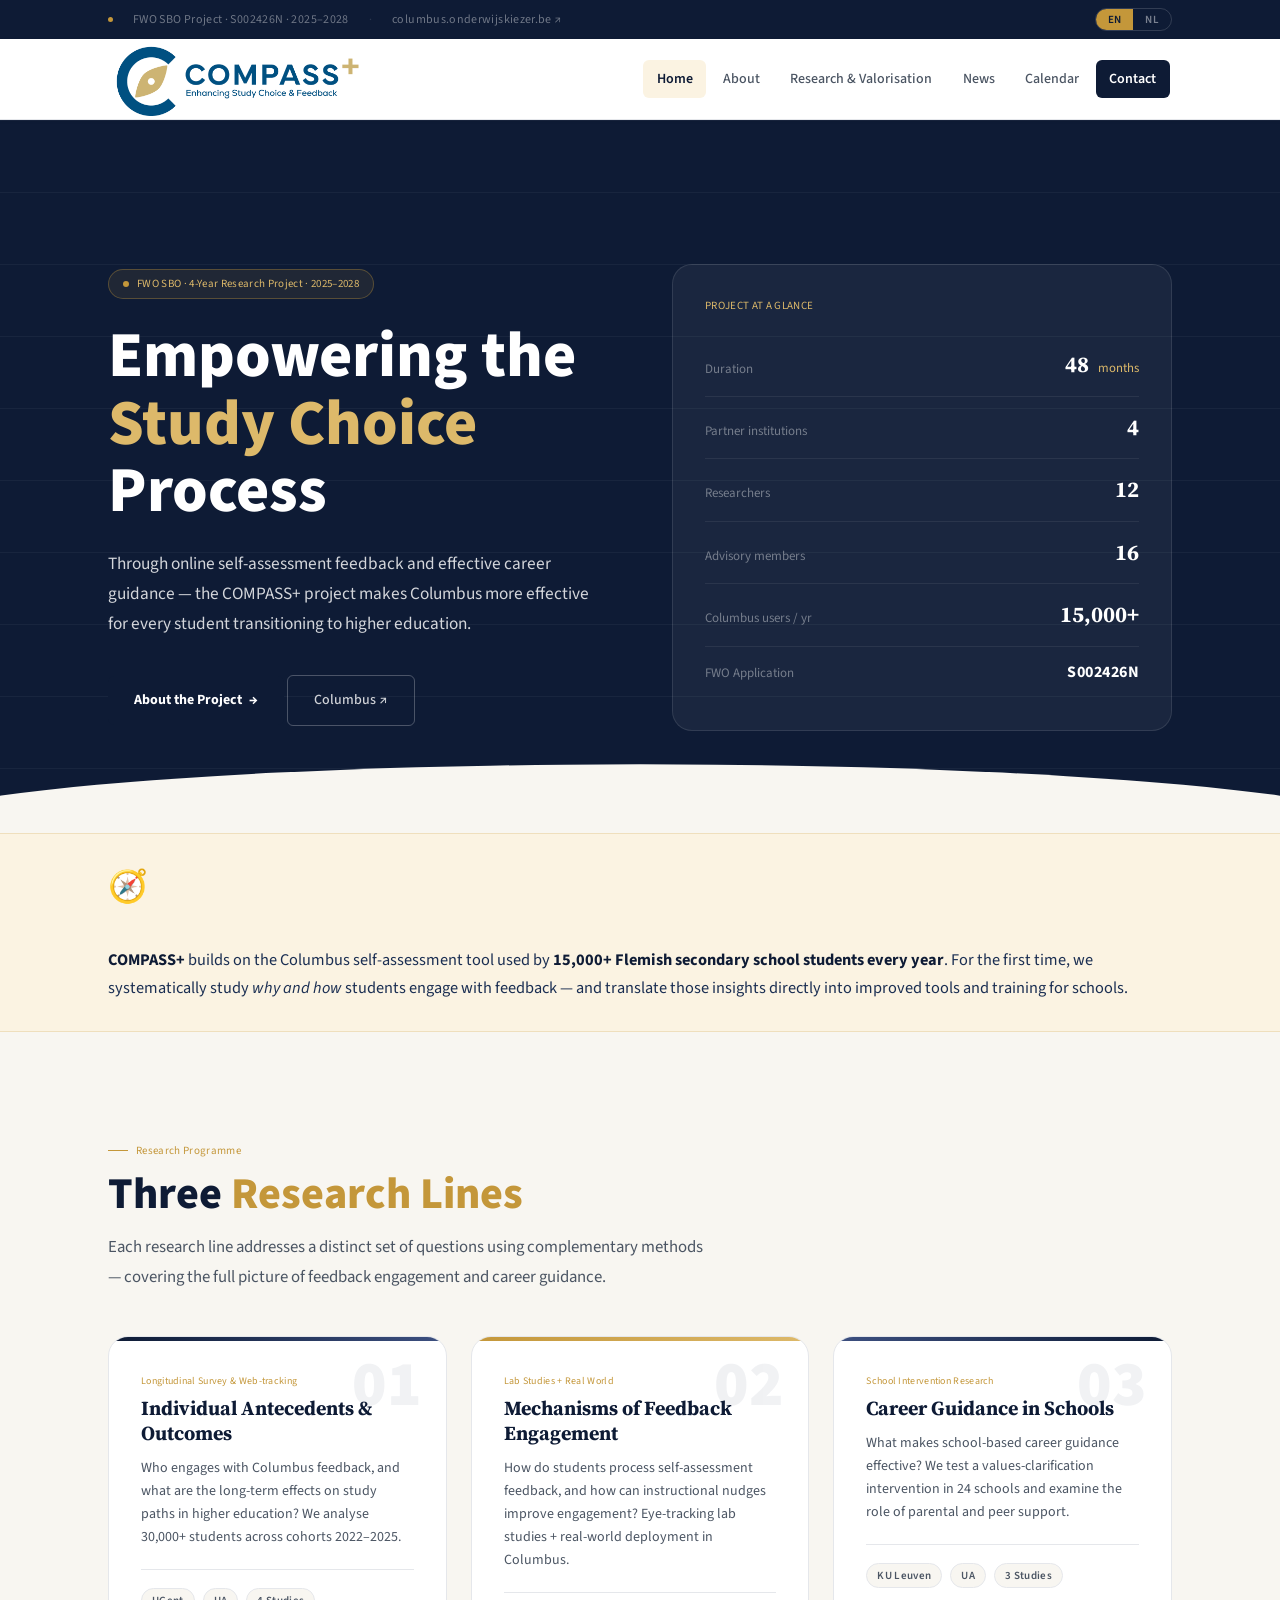
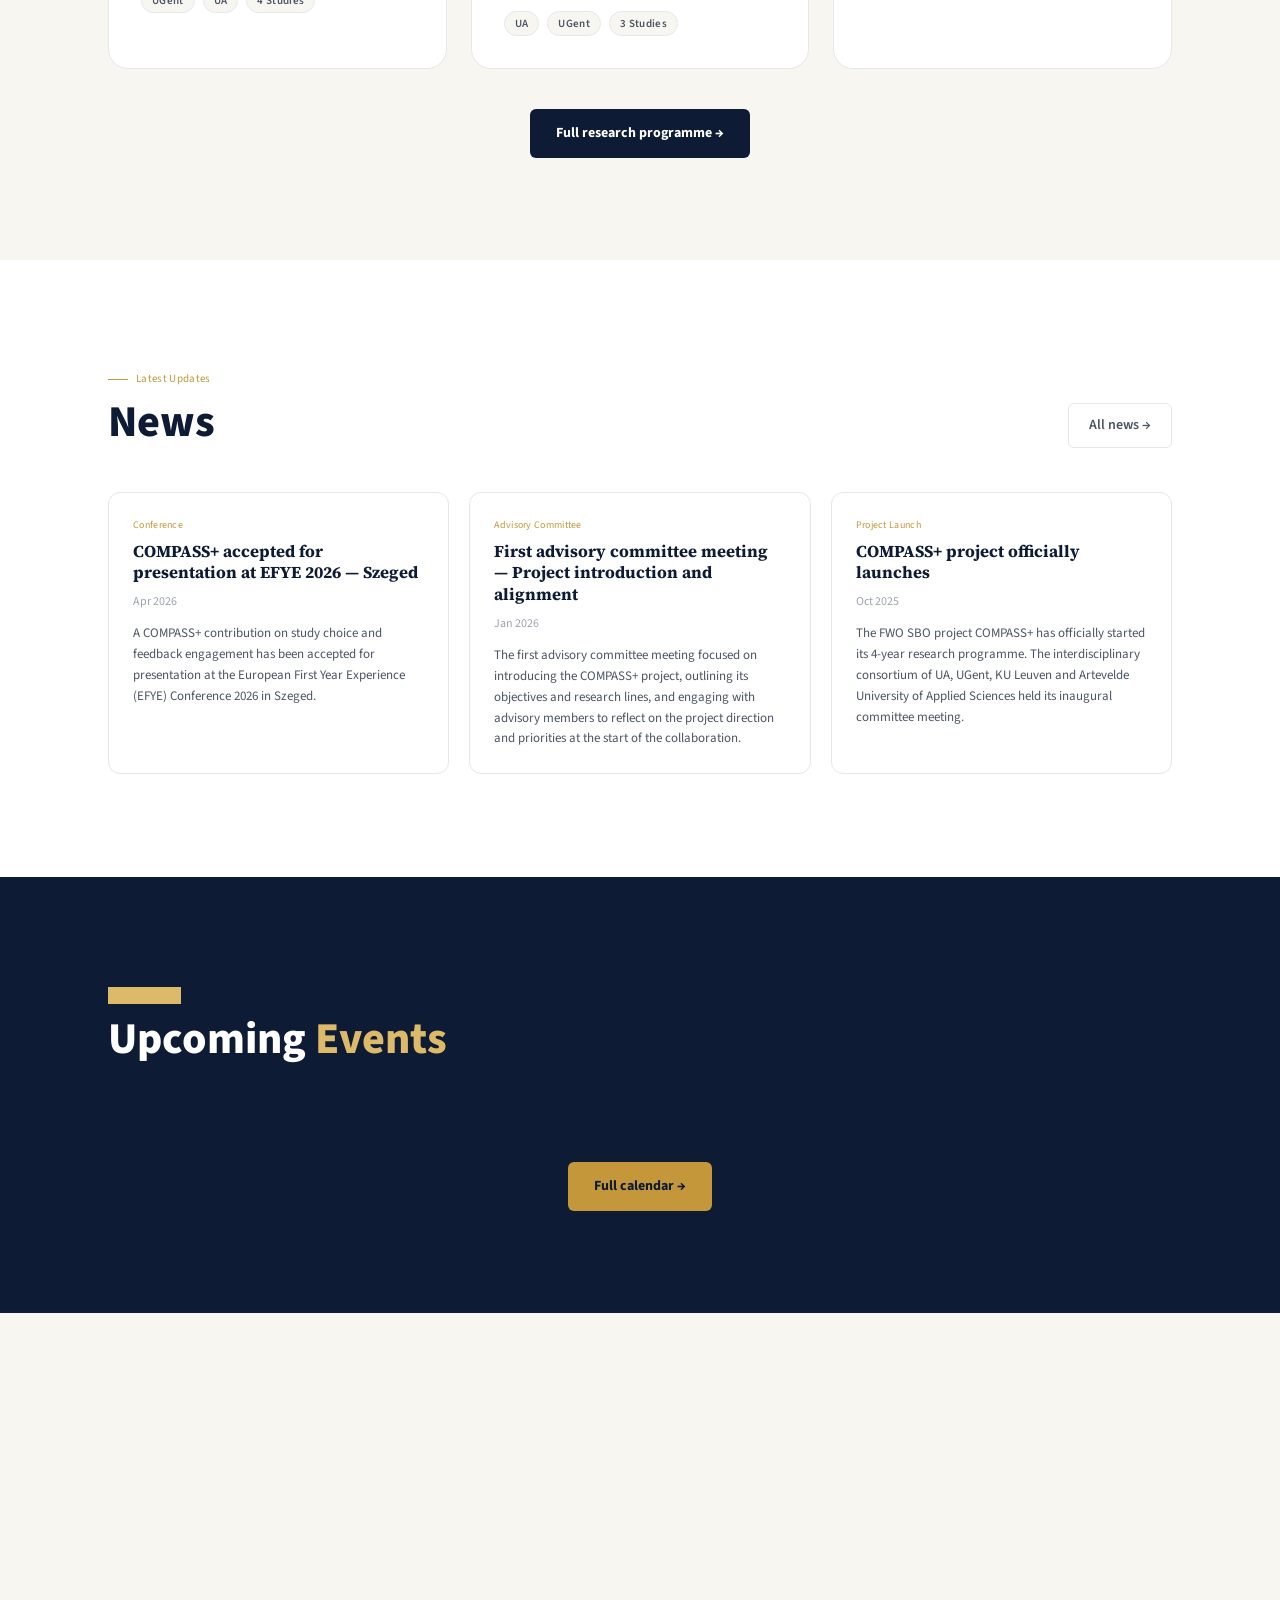
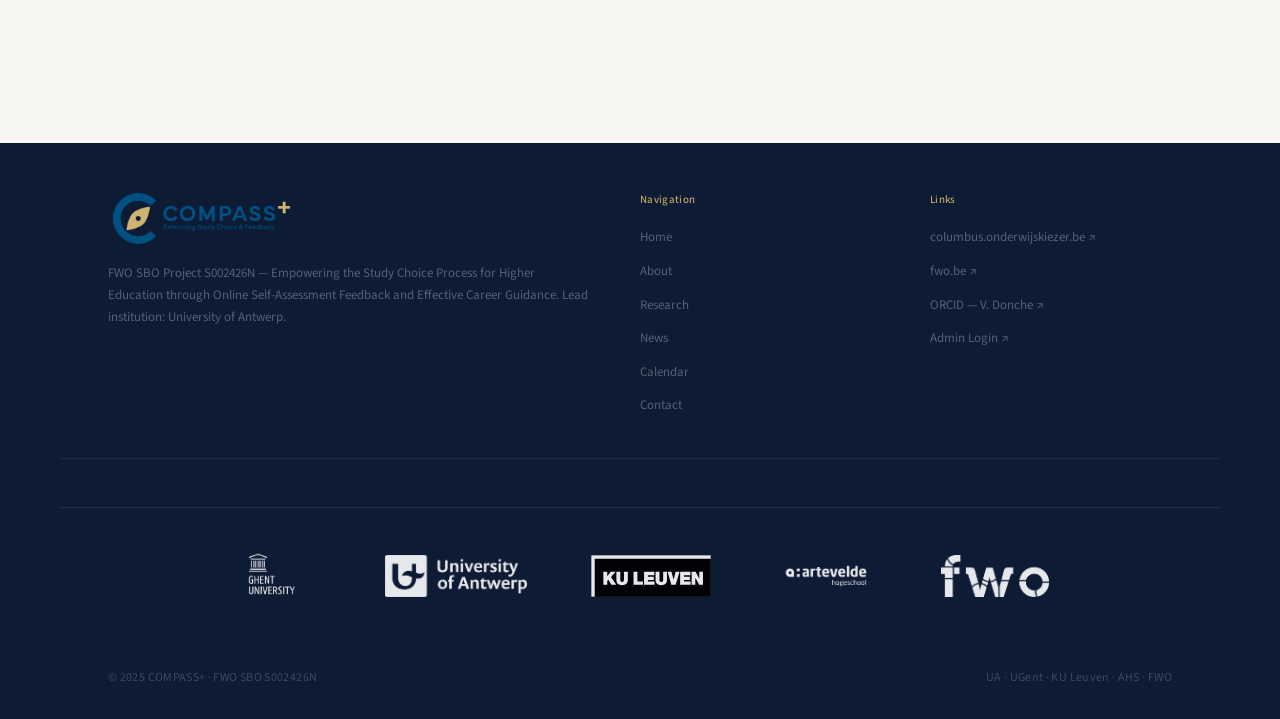
==== commit 0afc74ee: "Apply site-wide typography refresh" ====
--- a/index.html
+++ b/index.html
@@ -1,1499 +1,787 @@
 <!DOCTYPE html>
-<html lang="en">
+<html lang="en" data-lang="en">
 <head>
-    <meta charset="UTF-8">
-    <meta name="viewport" content="width=device-width, initial-scale=1.0">
-    <title>COMPASS+ | FWO SBO Research Project</title>
-    <meta name="description" content="COMPASS+ — FWO SBO research project empowering study choice for higher education through Columbus self-assessment feedback.">
-    <meta property="og:title" content="COMPASS+ | FWO SBO Research Project">
-    <meta property="og:description" content="Empowering the Study Choice Process for Higher Education through Online Self-Assessment Feedback and Effective Career Guidance.">
-    <meta property="og:type" content="website">
-
-    <link rel="preconnect" href="https://fonts.googleapis.com">
-    <link rel="preconnect" href="https://fonts.gstatic.com" crossorigin>
-    <link href="https://fonts.googleapis.com/css2?family=Playfair+Display:ital,wght@0,400;0,600;0,700;1,400;1,600&family=Inter:wght@300;400;500;600&family=Space+Mono:wght@400;700&display=swap" rel="stylesheet">
-
-    <style>
-        /* ================================================
-           COMPASS+ — Scholarly Modern Design
-           Palette: deep navy · warm amber · parchment
-        ================================================ */
-
-        :root {
-            --ink:          #1E1A16;
-            --navy:         #1C3554;
-            --navy-dark:    #142744;
-            --amber:        #B8732A;
-            --amber-light:  #D4943D;
-            --paper:        #F7F3ED;
-            --paper-dark:   #EDE8DF;
-            --rule:         #CEC8BE;
-            --muted:        #6B6258;
-            --white:        #FFFFFF;
-
-            --serif: 'Playfair Display', Georgia, serif;
-            --sans:  'Inter', -apple-system, sans-serif;
-            --mono:  'Space Mono', monospace;
-        }
-
-        *, *::before, *::after { margin: 0; padding: 0; box-sizing: border-box; }
-
-        html { scroll-behavior: smooth; }
-
-        body {
-            font-family: var(--sans);
-            background: var(--paper);
-            color: var(--ink);
-            font-size: 16px;
-            line-height: 1.7;
-            -webkit-font-smoothing: antialiased;
-        }
-
-        /* Language */
-        .lang-hidden { display: none !important; }
-
-        /* ------------------------------------------------
-           ANNOUNCEMENT BAR
-        ------------------------------------------------ */
-        .bar {
-            background: var(--navy-dark);
-            color: rgba(255,255,255,.75);
-            font-family: var(--mono);
-            font-size: .7rem;
-            letter-spacing: .1em;
-            text-transform: uppercase;
-            text-align: center;
-            padding: 9px 20px;
-        }
-        .bar a { color: var(--amber-light); text-decoration: none; }
-        .bar .sep { margin: 0 14px; opacity: .35; }
-
-        /* ------------------------------------------------
-           HEADER
-        ------------------------------------------------ */
-        header {
-            position: sticky;
-            top: 0;
-            z-index: 100;
-            background: var(--paper);
-            border-bottom: 1px solid var(--rule);
-        }
-        .header-inner {
-            max-width: 1200px;
-            margin: 0 auto;
-            padding: 0 40px;
-            height: 70px;
-            display: flex;
-            align-items: center;
-            justify-content: space-between;
-        }
-        .logo img { height: 38px; width: auto; }
-
-        nav { display: flex; align-items: center; gap: 32px; }
-        nav a {
-            font-size: .78rem;
-            font-weight: 500;
-            letter-spacing: .06em;
-            text-transform: uppercase;
-            color: var(--ink);
-            text-decoration: none;
-            opacity: .65;
-            transition: opacity .2s;
-        }
-        nav a:hover { opacity: 1; }
-
-        .lang-toggle {
-            display: flex;
-            align-items: center;
-            gap: 2px;
-            margin-left: 24px;
-            padding-left: 24px;
-            border-left: 1px solid var(--rule);
-        }
-        .lang-btn {
-            font-family: var(--mono);
-            font-size: .72rem;
-            font-weight: 700;
-            letter-spacing: .05em;
-            padding: 4px 9px;
-            border: none;
-            background: none;
-            color: var(--muted);
-            cursor: pointer;
-            border-radius: 3px;
-            transition: all .2s;
-        }
-        .lang-btn.active { color: var(--navy); background: var(--paper-dark); }
-
-        .hamburger {
-            display: none;
-            flex-direction: column;
-            gap: 5px;
-            cursor: pointer;
-            padding: 6px;
-            background: none;
-            border: none;
-        }
-        .hamburger span {
-            display: block;
-            width: 22px;
-            height: 2px;
-            background: var(--ink);
-        }
-
-        /* ------------------------------------------------
-           MOBILE NAV OVERLAY
-        ------------------------------------------------ */
-        .mobile-nav {
-            display: none;
-            position: fixed;
-            inset: 0;
-            z-index: 200;
-            background: var(--navy);
-            flex-direction: column;
-            align-items: center;
-            justify-content: center;
-            gap: 28px;
-        }
-        .mobile-nav.open { display: flex; }
-        .mobile-nav a {
-            font-family: var(--serif);
-            font-size: 2rem;
-            font-weight: 600;
-            color: var(--white);
-            text-decoration: none;
-        }
-        .mobile-nav a:hover { color: var(--amber-light); }
-        .mobile-close {
-            position: absolute;
-            top: 22px; right: 28px;
-            font-size: 1.8rem;
-            color: var(--white);
-            background: none;
-            border: none;
-            cursor: pointer;
-        }
-
-        /* ------------------------------------------------
-           HERO
-        ------------------------------------------------ */
-        .hero {
-            background: var(--navy);
-            color: var(--white);
-            padding: 96px 40px 80px;
-            position: relative;
-            overflow: hidden;
-        }
-        /* subtle vertical grid lines */
-        .hero::before {
-            content: '';
-            position: absolute;
-            inset: 0;
-            background: repeating-linear-gradient(
-                90deg,
-                transparent, transparent 119px,
-                rgba(255,255,255,.025) 119px, rgba(255,255,255,.025) 120px
-            );
-            pointer-events: none;
-        }
-        .hero-inner {
-            max-width: 1200px;
-            margin: 0 auto;
-            display: grid;
-            grid-template-columns: 1fr 360px;
-            gap: 80px;
-            align-items: end;
-        }
-        .hero-eyebrow {
-            font-family: var(--mono);
-            font-size: .68rem;
-            letter-spacing: .18em;
-            text-transform: uppercase;
-            color: var(--amber-light);
-            margin-bottom: 26px;
-            display: flex;
-            align-items: center;
-            gap: 14px;
-        }
-        .hero-eyebrow::before {
-            content: '';
-            display: block;
-            width: 28px;
-            height: 1px;
-            background: var(--amber-light);
-            flex-shrink: 0;
-        }
-        .hero h1 {
-            font-family: var(--serif);
-            font-size: clamp(2.6rem, 4.8vw, 4.2rem);
-            font-weight: 600;
-            line-height: 1.1;
-            letter-spacing: -.015em;
-            margin-bottom: 28px;
-        }
-        .hero h1 em {
-            font-style: normal;
-            color: inherit;
-            text-decoration: underline;
-            text-decoration-color: var(--amber-light);
-            text-decoration-thickness: 3px;
-            text-underline-offset: 6px;
-        }
-        .hero-desc {
-            font-size: 1rem;
-            color: rgba(255,255,255,.65);
-            max-width: 560px;
-            line-height: 1.85;
-            margin-bottom: 40px;
-        }
-        .hero-ctas { display: flex; gap: 14px; flex-wrap: wrap; }
-
-        .btn-amber {
-            display: inline-flex;
-            align-items: center;
-            gap: 8px;
-            background: var(--amber);
-            color: var(--white);
-            font-size: .82rem;
-            font-weight: 600;
-            letter-spacing: .05em;
-            padding: 13px 26px;
-            text-decoration: none;
-            transition: background .2s;
-        }
-        .btn-amber:hover { background: var(--amber-light); }
-
-        .btn-ghost {
-            display: inline-flex;
-            align-items: center;
-            gap: 8px;
-            border: 1px solid rgba(255,255,255,.28);
-            color: rgba(255,255,255,.85);
-            font-size: .82rem;
-            font-weight: 500;
-            letter-spacing: .04em;
-            padding: 13px 26px;
-            text-decoration: none;
-            transition: all .2s;
-        }
-        .btn-ghost:hover { border-color: rgba(255,255,255,.65); background: rgba(255,255,255,.06); }
-
-        /* hero stats sidebar */
-        .hero-aside {
-            border-left: 1px solid rgba(255,255,255,.1);
-            padding-left: 48px;
-        }
-        .aside-label {
-            font-family: var(--mono);
-            font-size: .62rem;
-            letter-spacing: .18em;
-            text-transform: uppercase;
-            color: rgba(255,255,255,.35);
-            margin-bottom: 28px;
-        }
-        .hero-stat {
-            padding-bottom: 28px;
-            margin-bottom: 28px;
-            border-bottom: 1px solid rgba(255,255,255,.08);
-        }
-        .hero-stat:last-child { border-bottom: none; margin-bottom: 0; padding-bottom: 0; }
-        .stat-num {
-            font-family: var(--serif);
-            font-size: 2.6rem;
-            font-weight: 700;
-            color: var(--amber-light);
-            line-height: 1;
-            margin-bottom: 5px;
-        }
-        .stat-label { font-size: .78rem; color: rgba(255,255,255,.5); line-height: 1.4; }
-
-        /* ------------------------------------------------
-           SHARED SECTION CHROME
-        ------------------------------------------------ */
-        section { padding: 96px 40px; }
-
-        .inner { max-width: 1200px; margin: 0 auto; }
-
-        .sec-label {
-            font-family: var(--mono);
-            font-size: .65rem;
-            letter-spacing: .2em;
-            text-transform: uppercase;
-            color: var(--amber);
-            margin-bottom: 12px;
-            display: flex;
-            align-items: center;
-            gap: 10px;
-        }
-        .sec-label::after {
-            content: '';
-            display: block;
-            width: 32px;
-            height: 1px;
-            background: var(--amber);
-        }
-
-        h2.sec-title {
-            font-family: var(--serif);
-            font-size: clamp(1.9rem, 3.2vw, 2.9rem);
-            font-weight: 600;
-            line-height: 1.15;
-            letter-spacing: -.01em;
-            margin-bottom: 16px;
-        }
-        h2.sec-title em {
-            font-style: normal;
-            color: inherit;
-            text-decoration: underline;
-            text-decoration-color: var(--amber);
-            text-decoration-thickness: 2px;
-            text-underline-offset: 5px;
-        }
-
-        .sec-sub {
-            font-size: .95rem;
-            color: var(--muted);
-            max-width: 580px;
-            line-height: 1.8;
-            margin-bottom: 60px;
-        }
-
-        hr.rule { border: none; border-top: 1px solid var(--rule); }
-
-        /* ------------------------------------------------
-           ABOUT
-        ------------------------------------------------ */
-        #about { background: var(--paper); }
-        .about-grid {
-            display: grid;
-            grid-template-columns: 1fr 1fr;
-            gap: 80px;
-            align-items: start;
-        }
-        .about-text p {
-            font-size: .93rem;
-            color: var(--muted);
-            line-height: 1.9;
-            margin-bottom: 18px;
-        }
-        .about-text p strong { color: var(--ink); font-weight: 600; }
-
-        .pillars { display: flex; flex-direction: column; }
-        .pillar {
-            display: grid;
-            grid-template-columns: 44px 1fr;
-            gap: 18px;
-            align-items: start;
-            padding: 26px 0;
-            border-bottom: 1px solid var(--rule);
-        }
-        .pillars .pillar:first-child { border-top: 1px solid var(--rule); }
-        .pillar-icon { font-size: 1.2rem; padding-top: 2px; }
-        .pillar h4 {
-            font-family: var(--serif);
-            font-size: 1rem;
-            font-weight: 600;
-            color: var(--navy);
-            margin-bottom: 5px;
-        }
-        .pillar p { font-size: .85rem; color: var(--muted); line-height: 1.65; }
-
-        /* ------------------------------------------------
-           RESEARCH LINES
-        ------------------------------------------------ */
-        #research { background: var(--white); }
-
-        .rl {
-            display: grid;
-            grid-template-columns: 72px 220px 1fr;
-            gap: 48px;
-            padding: 56px 0;
-            border-top: 1px solid var(--rule);
-            align-items: start;
-        }
-        .rl:last-of-type { border-bottom: 1px solid var(--rule); }
-
-        .rl-num {
-            font-family: var(--serif);
-            font-size: 3.8rem;
-            font-weight: 700;
-            color: var(--paper-dark);
-            line-height: 1;
-        }
-
-        .rl-meta { padding-top: 4px; }
-        .rl-tag {
-            font-family: var(--mono);
-            font-size: .6rem;
-            letter-spacing: .12em;
-            text-transform: uppercase;
-            color: var(--amber);
-            margin-bottom: 10px;
-            line-height: 1.5;
-        }
-        .rl-meta h3 {
-            font-family: var(--serif);
-            font-size: 1.35rem;
-            font-weight: 600;
-            line-height: 1.3;
-            margin-bottom: 14px;
-        }
-        .rl-meta h3 em {
-            font-style: normal;
-            color: inherit;
-            text-decoration: underline;
-            text-decoration-color: var(--amber);
-            text-decoration-thickness: 2px;
-            text-underline-offset: 4px;
-        }
-        .rl-chips { display: flex; gap: 6px; flex-wrap: wrap; }
-        .chip {
-            font-size: .7rem;
-            font-weight: 600;
-            letter-spacing: .05em;
-            color: var(--navy);
-            background: rgba(28,53,84,.09);
-            padding: 3px 10px;
-        }
-
-        .rl-body p {
-            font-size: .9rem;
-            color: var(--muted);
-            line-height: 1.85;
-            margin-bottom: 24px;
-        }
-        .rl-objectives {
-            list-style: none;
-            display: flex;
-            flex-direction: column;
-            gap: 9px;
-            margin-bottom: 24px;
-        }
-        .rl-objectives li {
-            font-size: .85rem;
-            color: var(--ink);
-            padding-left: 22px;
-            position: relative;
-            line-height: 1.6;
-        }
-        .rl-objectives li::before {
-            content: '→';
-            position: absolute;
-            left: 0;
-            color: var(--amber);
-            font-size: .78rem;
-        }
-
-        .study-card {
-            background: var(--paper);
-            border-left: 3px solid var(--amber);
-            padding: 14px 18px;
-            margin-top: 8px;
-        }
-        .study-card + .study-card { margin-top: 10px; }
-        .study-card-label {
-            font-family: var(--mono);
-            font-size: .58rem;
-            letter-spacing: .12em;
-            text-transform: uppercase;
-            color: var(--amber);
-            margin-bottom: 5px;
-        }
-        .study-card p {
-            font-size: .82rem;
-            color: var(--muted);
-            margin-bottom: 0;
-            line-height: 1.55;
-        }
-        .study-card strong { color: var(--ink); }
-
-        /* ------------------------------------------------
-           VALORISATION
-        ------------------------------------------------ */
-        #valorisation {
-            background: var(--navy);
-            color: var(--white);
-        }
-        #valorisation .sec-label { color: var(--amber-light); }
-        #valorisation .sec-label::after { background: var(--amber-light); }
-        #valorisation h2.sec-title { color: var(--white); }
-        #valorisation h2.sec-title em {
-            text-decoration-color: var(--amber-light);
-        }
-        #valorisation .sec-sub { color: rgba(255,255,255,.55); }
-
-        .val-grid {
-            display: grid;
-            grid-template-columns: repeat(3, 1fr);
-            background: rgba(255,255,255,.08);
-            gap: 1px;
-            border: 1px solid rgba(255,255,255,.08);
-        }
-        .val-item {
-            background: var(--navy);
-            padding: 40px 36px;
-            transition: background .2s;
-        }
-        .val-item:hover { background: rgba(255,255,255,.04); }
-        .val-n {
-            font-family: var(--mono);
-            font-size: .6rem;
-            letter-spacing: .15em;
-            color: var(--amber-light);
-            opacity: .7;
-            margin-bottom: 18px;
-        }
-        .val-item h3 {
-            font-family: var(--serif);
-            font-size: 1.15rem;
-            font-weight: 600;
-            color: var(--white);
-            margin-bottom: 10px;
-            line-height: 1.3;
-        }
-        .val-item p { font-size: .85rem; color: rgba(255,255,255,.5); line-height: 1.7; }
-
-        /* ------------------------------------------------
-           PARTNERS
-        ------------------------------------------------ */
-        #partners { background: var(--paper-dark); padding: 60px 40px; }
-        .partners-label {
-            font-family: var(--mono);
-            font-size: .62rem;
-            letter-spacing: .2em;
-            text-transform: uppercase;
-            color: var(--muted);
-            text-align: center;
-            margin-bottom: 36px;
-        }
-        .partner-logos {
-            display: flex;
-            flex-wrap: wrap;
-            justify-content: center;
-            align-items: center;
-            gap: 28px 40px;
-            margin-bottom: 24px;
-        }
-        .partner-logos img {
-            height: 34px;
-            width: auto;
-            filter: grayscale(1) opacity(.55);
-            transition: filter .25s;
-        }
-        .partner-logos img:hover { filter: grayscale(0) opacity(1); }
-        .partner-names {
-            display: flex;
-            flex-wrap: wrap;
-            justify-content: center;
-            gap: 6px 18px;
-        }
-        .partner-names span {
-            font-size: .75rem;
-            font-weight: 600;
-            letter-spacing: .04em;
-            color: var(--muted);
-        }
-
-        /* ------------------------------------------------
-           NEWS
-        ------------------------------------------------ */
-        #news { background: var(--white); }
-        .news-header {
-            display: flex;
-            justify-content: space-between;
-            align-items: flex-end;
-            margin-bottom: 48px;
-            flex-wrap: wrap;
-            gap: 16px;
-        }
-        .link-arrow {
-            font-size: .8rem;
-            font-weight: 600;
-            color: var(--navy);
-            text-decoration: none;
-            display: flex;
-            align-items: center;
-            gap: 6px;
-            white-space: nowrap;
-            transition: gap .2s;
-        }
-        .link-arrow:hover { gap: 10px; }
-        .news-empty {
-            padding: 60px 0;
-            text-align: center;
-            border-top: 1px solid var(--rule);
-            border-bottom: 1px solid var(--rule);
-        }
-        .news-empty p { font-size: .88rem; color: var(--muted); }
-
-        /* ------------------------------------------------
-           CALENDAR
-        ------------------------------------------------ */
-        #calendar { background: var(--paper); }
-        .cal-wrap { max-width: 720px; }
-        .cal-nav {
-            display: flex;
-            align-items: center;
-            gap: 16px;
-            margin-bottom: 20px;
-        }
-        .cal-nav button {
-            width: 34px; height: 34px;
-            background: none;
-            border: 1px solid var(--rule);
-            cursor: pointer;
-            font-size: .9rem;
-            color: var(--ink);
-            display: flex; align-items: center; justify-content: center;
-            transition: all .2s;
-        }
-        .cal-nav button:hover { background: var(--navy); color: var(--white); border-color: var(--navy); }
-        .cal-month { font-family: var(--serif); font-size: 1.05rem; font-weight: 600; }
-        .cal-grid {
-            display: grid;
-            grid-template-columns: repeat(7, 1fr);
-            gap: 1px;
-            background: var(--rule);
-            border: 1px solid var(--rule);
-            margin-bottom: 20px;
-        }
-        .cal-dh {
-            background: var(--paper-dark);
-            text-align: center;
-            padding: 8px 4px;
-            font-family: var(--mono);
-            font-size: .6rem;
-            letter-spacing: .08em;
-            color: var(--muted);
-        }
-        .cal-d {
-            background: var(--white);
-            text-align: center;
-            padding: 10px 4px;
-            font-size: .8rem;
-            color: var(--muted);
-            min-height: 42px;
-        }
-        .cal-d.other { background: var(--paper); color: var(--rule); }
-        .cal-d.today { background: var(--navy); color: var(--white); font-weight: 700; }
-        .cal-d.event { background: var(--paper-dark); color: var(--ink); font-weight: 600; cursor: pointer; }
-        .cal-legend { display: flex; gap: 20px; flex-wrap: wrap; }
-        .cal-legend span {
-            font-size: .72rem;
-            color: var(--muted);
-            display: flex;
-            align-items: center;
-            gap: 6px;
-        }
-        .cal-legend i { display: inline-block; width: 11px; height: 11px; }
-
-        /* ------------------------------------------------
-           CONTACT
-        ------------------------------------------------ */
-        #contact { background: var(--white); }
-        .contact-grid {
-            display: grid;
-            grid-template-columns: 1fr 1fr;
-            gap: 80px;
-            align-items: start;
-        }
-        .contact-lead {
-            font-size: .92rem;
-            color: var(--muted);
-            line-height: 1.85;
-            margin-bottom: 36px;
-        }
-        .cinfo {
-            display: flex;
-            gap: 14px;
-            align-items: flex-start;
-            margin-bottom: 26px;
-        }
-        .cinfo-icon {
-            width: 38px; height: 38px;
-            background: var(--paper);
-            display: flex; align-items: center; justify-content: center;
-            font-size: .95rem;
-            flex-shrink: 0;
-        }
-        .cinfo-tag {
-            font-family: var(--mono);
-            font-size: .58rem;
-            letter-spacing: .12em;
-            text-transform: uppercase;
-            color: var(--amber);
-            margin-bottom: 3px;
-        }
-        .cinfo-val { font-size: .88rem; color: var(--ink); font-weight: 500; }
-        .cinfo-sub { font-size: .78rem; color: var(--muted); }
-        .cinfo-val a { color: var(--navy); text-decoration: none; }
-
-        .c-form { display: flex; flex-direction: column; gap: 18px; }
-        .f-row { display: grid; grid-template-columns: 1fr 1fr; gap: 14px; }
-        .f-group { display: flex; flex-direction: column; gap: 5px; }
-        .f-group label {
-            font-size: .72rem;
-            font-weight: 600;
-            letter-spacing: .07em;
-            text-transform: uppercase;
-            color: var(--muted);
-        }
-        .f-group input,
-        .f-group select,
-        .f-group textarea {
-            font-family: var(--sans);
-            font-size: .88rem;
-            color: var(--ink);
-            background: var(--paper);
-            border: 1px solid var(--rule);
-            padding: 11px 14px;
-            outline: none;
-            transition: border-color .2s;
-            -webkit-appearance: none;
-            border-radius: 0;
-        }
-        .f-group input:focus,
-        .f-group select:focus,
-        .f-group textarea:focus { border-color: var(--navy); }
-        .f-group textarea { resize: vertical; min-height: 110px; }
-        .btn-submit {
-            align-self: flex-start;
-            background: var(--navy);
-            color: var(--white);
-            border: none;
-            padding: 13px 30px;
-            font-family: var(--sans);
-            font-size: .82rem;
-            font-weight: 600;
-            letter-spacing: .06em;
-            cursor: pointer;
-            transition: background .2s;
-        }
-        .btn-submit:hover { background: var(--amber); }
-
-        /* ------------------------------------------------
-           FOOTER
-        ------------------------------------------------ */
-        footer {
-            background: var(--ink);
-            color: rgba(255,255,255,.55);
-            padding: 60px 40px 36px;
-        }
-        .footer-inner { max-width: 1200px; margin: 0 auto; }
-        .footer-top {
-            display: grid;
-            grid-template-columns: 2fr 1fr 1fr;
-            gap: 60px;
-            padding-bottom: 44px;
-            border-bottom: 1px solid rgba(255,255,255,.07);
-            margin-bottom: 36px;
-        }
-        .footer-brand img {
-            height: 34px;
-            filter: brightness(0) invert(1);
-            margin-bottom: 18px;
-        }
-        .footer-brand p {
-            font-size: .8rem;
-            line-height: 1.8;
-            color: rgba(255,255,255,.38);
-            max-width: 320px;
-        }
-        .footer-col h5 {
-            font-family: var(--mono);
-            font-size: .6rem;
-            letter-spacing: .2em;
-            text-transform: uppercase;
-            color: rgba(255,255,255,.28);
-            margin-bottom: 18px;
-        }
-        .footer-col a {
-            display: block;
-            font-size: .82rem;
-            color: rgba(255,255,255,.5);
-            text-decoration: none;
-            margin-bottom: 9px;
-            transition: color .2s;
-        }
-        .footer-col a:hover { color: var(--white); }
-        .footer-bottom {
-            display: flex;
-            justify-content: space-between;
-            align-items: center;
-            font-size: .72rem;
-            color: rgba(255,255,255,.22);
-        }
-
-        /* ------------------------------------------------
-           RESPONSIVE
-        ------------------------------------------------ */
-        @media (max-width: 1024px) {
-            .hero-inner { grid-template-columns: 1fr; gap: 48px; }
-            .hero-aside {
-                border-left: none;
-                border-top: 1px solid rgba(255,255,255,.1);
-                padding-left: 0;
-                padding-top: 40px;
-                display: grid;
-                grid-template-columns: repeat(4, 1fr);
-                gap: 20px;
-            }
-            .hero-stat { border-bottom: none; margin-bottom: 0; padding-bottom: 0; }
-            .rl { grid-template-columns: 60px 1fr; }
-            .rl-body { grid-column: 2; }
-            .about-grid { grid-template-columns: 1fr; gap: 48px; }
-            .contact-grid { grid-template-columns: 1fr; gap: 48px; }
-            .val-grid { grid-template-columns: 1fr 1fr; }
-            .footer-top { grid-template-columns: 1fr 1fr; gap: 40px; }
-        }
-
-        @media (max-width: 768px) {
-            section { padding: 64px 24px; }
-            .header-inner { padding: 0 24px; }
-            .hero { padding: 64px 24px 56px; }
-            #partners { padding: 48px 24px; }
-            footer { padding: 48px 24px 32px; }
-
-            nav, .lang-toggle { display: none; }
-            .hamburger { display: flex; }
-
-            .hero-aside { grid-template-columns: 1fr 1fr; }
-            .rl { grid-template-columns: 1fr; gap: 20px; }
-            .rl-num { font-size: 2.5rem; }
-            .val-grid { grid-template-columns: 1fr; }
-            .f-row { grid-template-columns: 1fr; }
-            .footer-top { grid-template-columns: 1fr; gap: 36px; }
-            .footer-bottom { flex-direction: column; gap: 8px; text-align: center; }
-            .news-header { flex-direction: column; align-items: flex-start; }
-        }
-    </style>
+<meta charset="UTF-8">
+<meta name="viewport" content="width=device-width, initial-scale=1.0">
+<meta name="description" content="COMPASS+ — FWO SBO research project empowering study choice for higher education through Columbus self-assessment feedback.">
+<meta property="og:title" content="COMPASS+ | FWO SBO Research Project">
+<meta property="og:description" content="Empowering the Study Choice Process for Higher Education through Online Self-Assessment Feedback and Effective Career Guidance.">
+<meta property="og:type" content="website">
+<title>COMPASS+ | FWO SBO Research Project</title>
+<link rel="preconnect" href="https://fonts.googleapis.com">
+<link href="https://fonts.googleapis.com/css2?family=Source+Sans+3:wght@400;500;600;700;800&family=Source+Serif+4:opsz,wght@8..60,600;8..60,700&display=swap" rel="stylesheet">
+<link rel="stylesheet" href="css/style.css">
+<script src="https://identity.netlify.com/v1/netlify-identity-widget.js"></script>
 </head>
 <body>
 
-<!-- Announcement bar -->
-<div class="bar">
-    <span class="lang-en">FWO SBO Project · S002426N · 2025–2028</span>
-    <span class="lang-nl lang-hidden">FWO SBO Project · S002426N · 2025–2028</span>
-    <span class="sep">|</span>
-    <a href="https://columbus.onderwijskiezer.be" target="_blank">columbus.onderwijskiezer.be ↗</a>
+<!-- ══════════════════════════════════════
+  TOPBAR
+══════════════════════════════════════ -->
+<div class="topbar" id="topbar">
+  <div class="container topbar-inner">
+    <div class="topbar-left">
+      <span class="topbar-dot"></span>
+      <span class="en" id="topbar-text-en">FWO SBO Project · S002426N · 2025–2028</span>
+      <span class="nl" id="topbar-text-nl">FWO SBO Project · S002426N · 2025–2028</span>
+      <span class="topbar-sep">·</span>
+      <a href="https://columbus.onderwijskiezer.be" target="_blank" rel="noopener">columbus.onderwijskiezer.be ↗</a>
+    </div>
+    <div class="topbar-right">
+      <div class="lang-switcher">
+        <button class="lang-btn active" id="btn-en" onclick="setLang('en')">EN</button>
+        <button class="lang-btn" id="btn-nl" onclick="setLang('nl')">NL</button>
+      </div>
+    </div>
+  </div>
 </div>
 
-<!-- Header -->
-<header>
-    <div class="header-inner">
-        <a href="#" class="logo">
-            <img src="https://jwillems89.github.io/compassplus/images/COMPASS-hor-rgb2.png" alt="COMPASS+">
+<!-- ══════════════════════════════════════
+  NAVBAR
+══════════════════════════════════════ -->
+<nav class="navbar" id="navbar">
+  <div class="container navbar-inner">
+
+    <a href="#" class="logo" onclick="showPage('home');return false;">
+      <img src="./images/COMPASS-hor-rgb2.png" alt="COMPASS+" class="site-logo">
+    </a>
+
+    <ul class="nav-links" id="nav-links">
+      <li><a href="#" id="nav-home" class="nav-link active" onclick="showPage('home');return false;">
+        <span class="en">Home</span><span class="nl">Home</span></a></li>
+      <li><a href="#" id="nav-about" class="nav-link" onclick="showPage('about');return false;">
+        <span class="en">About</span><span class="nl">Over ons</span></a></li>
+      <li><a href="#" id="nav-research" class="nav-link" onclick="showPage('research');return false;">
+        <span class="en">Research & Valorisation</span><span class="nl">Onderzoek & Valorisatie</span></a></li>
+      <li><a href="#" id="nav-news" class="nav-link" onclick="showPage('news');return false;">
+        <span class="en">News</span><span class="nl">Nieuws</span></a></li>
+      <li><a href="#" id="nav-calendar" class="nav-link" onclick="showPage('calendar');return false;">
+        <span class="en">Calendar</span><span class="nl">Kalender</span></a></li>
+      <li><a href="#" id="nav-contact" class="nav-link nav-cta" onclick="showPage('contact');return false;">
+        Contact</a></li>
+    </ul>
+
+    <button class="hamburger" id="hamburger" aria-label="Menu">
+      <span></span><span></span><span></span>
+    </button>
+
+  </div>
+</nav>
+  
+<!-- Mobile drawer -->
+<div class="mobile-drawer" id="mobile-drawer">
+  <div class="mobile-drawer-inner">
+    <button class="drawer-close" id="drawer-close">✕</button>
+    <a href="#" onclick="showPage('home');closeMobile();return false;"><span class="en">Home</span><span class="nl">Home</span></a>
+    <a href="#" onclick="showPage('about');closeMobile();return false;"><span class="en">About</span><span class="nl">Over ons</span></a>
+    <a href="#" onclick="showPage('research');closeMobile();return false;"><span class="en">Research</span><span class="nl">Onderzoek</span></a>
+    <a href="#" onclick="showPage('news');closeMobile();return false;"><span class="en">News</span><span class="nl">Nieuws</span></a>
+    <a href="#" onclick="showPage('calendar');closeMobile();return false;"><span class="en">Calendar</span><span class="nl">Kalender</span></a>
+    <a href="#" onclick="showPage('contact');closeMobile();return false;">Contact</a>
+    <div class="mobile-lang">
+      <button class="lang-btn active" id="mbtn-en" onclick="setLang('en')">EN</button>
+      <button class="lang-btn" id="mbtn-nl" onclick="setLang('nl')">NL</button>
+    </div>
+  </div>
+</div>
+
+<!-- ══════════════════════════════════════
+  PAGES
+══════════════════════════════════════ -->
+
+<!-- ── HOME ── -->
+<div class="page active" id="page-home">
+
+  <section class="hero">
+    <div class="hero-bg"></div>
+    <div class="hero-orb hero-orb1"></div>
+    <div class="hero-orb hero-orb2"></div>
+    <div class="container hero-grid">
+      <div class="hero-content">
+        <div class="badge">
+          <span class="badge-dot"></span>
+          <span class="en">FWO SBO · 4-Year Research Project · 2025–2028</span>
+          <span class="nl">FWO SBO · 4-jarig Onderzoeksproject · 2025–2028</span>
+        </div>
+        <h1 class="hero-title">
+          <span class="en">Empowering the<br><em>Study Choice</em><br>Process</span>
+          <span class="nl">Studiekeuze&shy;processen<br>voor <em>Hoger Onderwijs</em><br>Versterken</span>
+        </h1>
+        <p class="hero-desc">
+          <span class="en">Through online self-assessment feedback and effective career guidance — the COMPASS+ project makes Columbus more effective for every student transitioning to higher education.</span>
+          <span class="nl">Via online zelfevaluatie-feedback en effectieve loopbaanbegeleiding — COMPASS+ maakt Columbus effectiever voor elke leerling in de transitie naar hoger onderwijs.</span>
+        </p>
+        <div class="hero-btns">
+          <a href="#" onclick="showPage('about');return false;" class="btn-primary">
+            <span class="en">About the Project</span><span class="nl">Over het project</span> →
+          </a>
+          <a href="https://columbus.onderwijskiezer.be" target="_blank" class="btn-ghost">
+            Columbus ↗
+          </a>
+        </div>
+      </div>
+      <div class="hero-panel">
+        <div class="panel-label en">Project at a Glance</div>
+        <div class="panel-label nl">Project in Cijfers</div>
+        <div class="panel-row">
+          <span class="panel-key en">Duration</span><span class="panel-key nl">Looptijd</span>
+          <span class="panel-val">48 <small class="en">months</small><small class="nl">maanden</small></span>
+        </div>
+        <div class="panel-row">
+          <span class="panel-key en">Partner institutions</span><span class="panel-key nl">Partnerinstellingen</span>
+          <span class="panel-val">4</span>
+        </div>
+        <div class="panel-row">
+          <span class="panel-key en">Researchers</span>
+          <span class="panel-key nl">Onderzoekers</span>
+          <span class="panel-val">12</span>
+        </div>
+        <div class="panel-row">
+          <span class="panel-key en">Advisory members</span><span class="panel-key nl">Adviescommissie</span>
+          <span class="panel-val">16</span>
+        </div>
+        <div class="panel-row">
+          <span class="panel-key en">Columbus users / yr</span><span class="panel-key nl">Columbus gebruikers / jr</span>
+          <span class="panel-val">15,000+</span>
+        </div>
+        <div class="panel-row">
+          <span class="panel-key">FWO Application</span>
+          <span class="panel-val panel-mono">S002426N</span>
+        </div>
+      </div>
+    </div>
+    <div class="hero-arc"></div>
+  </section>
+
+  <!-- Intro strip -->
+  <div class="intro-strip">
+    <div class="container intro-strip-inner">
+      <div class="intro-icon">🧭</div>
+      <p class="en"><strong>COMPASS+</strong> builds on the Columbus self-assessment tool used by <strong>15,000+ Flemish secondary school students every year</strong>. For the first time, we systematically study <em>why and how</em> students engage with feedback — and translate those insights directly into improved tools and training for schools.</p>
+      <p class="nl"><strong>COMPASS+</strong> bouwt verder op de Columbus zelfevaluatietool die door <strong>meer dan 15.000 Vlaamse leerlingen per jaar</strong> wordt gebruikt. Voor het eerst onderzoeken we systematisch <em>waarom en hoe</em> leerlingen omgaan met feedback — en vertalen we die inzichten naar verbeterde tools en vorming voor scholen.</p>
+    </div>
+  </div>
+
+  <!-- Research lines teaser -->
+  <section class="section bg-cream">
+    <div class="container">
+      <div class="section-header reveal">
+        <div class="section-tag en">Research Programme</div>
+        <div class="section-tag nl">Onderzoeksprogramma</div>
+        <h2 class="section-title en">Three <em>Research Lines</em></h2>
+        <h2 class="section-title nl">Drie <em>Onderzoekslijnen</em></h2>
+        <p class="section-lead en">Each research line addresses a distinct set of questions using complementary methods — covering the full picture of feedback engagement and career guidance.</p>
+        <p class="section-lead nl">Elke onderzoekslijn beantwoordt specifieke vragen via complementaire methoden — samen bieden ze een volledig beeld van feedbackgebruik en studiekeuzebegeleiding.</p>
+      </div>
+      <div class="rl-grid">
+        <div class="rl-card reveal" style="--delay:.05s">
+          <div class="rl-bar" style="--c1:#0E1B35;--c2:#3D5080"></div>
+          <div class="rl-num">01</div>
+          <div class="rl-tag en">Longitudinal Survey & Web-tracking</div>
+          <div class="rl-tag nl">Longitudinaal Survey & Web-tracking</div>
+          <h3 class="rl-title en">Individual Antecedents & Outcomes</h3>
+          <h3 class="rl-title nl">Individuele Antecedenten & Uitkomsten</h3>
+          <p class="rl-desc en">Who engages with Columbus feedback, and what are the long-term effects on study paths in higher education? We analyse 30,000+ students across cohorts 2022–2025.</p>
+          <p class="rl-desc nl">Wie gebruikt de Columbus-feedback en wat zijn de langetermijneffecten op studietrajecten in HO? We analyseren 30.000+ leerlingen uit cohorten 2022–2025.</p>
+          <div class="rl-chips">
+            <span class="chip">UGent</span><span class="chip">UA</span><span class="chip">4 Studies</span>
+          </div>
+        </div>
+        <div class="rl-card reveal" style="--delay:.12s">
+          <div class="rl-bar" style="--c1:#C4973A;--c2:#DDB96A"></div>
+          <div class="rl-num">02</div>
+          <div class="rl-tag en">Lab Studies + Real World</div>
+          <div class="rl-tag nl">Labstudies + Praktijk</div>
+          <h3 class="rl-title en">Mechanisms of Feedback Engagement</h3>
+          <h3 class="rl-title nl">Mechanismen van Feedbackgebruik</h3>
+          <p class="rl-desc en">How do students process self-assessment feedback, and how can instructional nudges improve engagement? Eye-tracking lab studies + real-world deployment in Columbus.</p>
+          <p class="rl-desc nl">Hoe verwerken leerlingen zelfevaluatiefeedback en hoe kunnen nudges het gebruik verbeteren? Eye-tracking labstudies + implementatie in Columbus.</p>
+          <div class="rl-chips">
+            <span class="chip">UA</span><span class="chip">UGent</span><span class="chip">3 Studies</span>
+          </div>
+        </div>
+        <div class="rl-card reveal" style="--delay:.2s">
+          <div class="rl-bar" style="--c1:#3D5080;--c2:#0E1B35"></div>
+          <div class="rl-num">03</div>
+          <div class="rl-tag en">School Intervention Research</div>
+          <div class="rl-tag nl">Schoolinterventieonderzoek</div>
+          <h3 class="rl-title en">Career Guidance in Schools</h3>
+          <h3 class="rl-title nl">Studiekeuzebegeleiding op School</h3>
+          <p class="rl-desc en">What makes school-based career guidance effective? We test a values-clarification intervention in 24 schools and examine the role of parental and peer support.</p>
+          <p class="rl-desc nl">Wat maakt schoolgebaseerde studiekeuzebegeleiding effectief? We testen een interventie in 24 scholen en onderzoeken ouder- en peerondersteuning.</p>
+          <div class="rl-chips">
+            <span class="chip">KU Leuven</span> <span class="chip">UA</span><span class="chip">3 Studies</span>
+          </div>
+        </div>
+      </div>
+      <div class="reveal" style="text-align:center;margin-top:2.5rem">
+        <a href="#" onclick="showPage('research');return false;" class="btn-primary">
+          <span class="en">Full research programme →</span>
+          <span class="nl">Volledig onderzoeksprogramma →</span>
         </a>
-        <nav>
-            <a href="#about"><span class="lang-en">About</span><span class="lang-nl lang-hidden">Over ons</span></a>
-            <a href="#research"><span class="lang-en">Research</span><span class="lang-nl lang-hidden">Onderzoek</span></a>
-            <a href="#news"><span class="lang-en">News</span><span class="lang-nl lang-hidden">Nieuws</span></a>
-            <a href="#calendar"><span class="lang-en">Calendar</span><span class="lang-nl lang-hidden">Kalender</span></a>
-            <a href="#contact">Contact</a>
-        </nav>
-        <div class="lang-toggle">
-            <button class="lang-btn active" id="btn-en" onclick="setLang('en')">EN</button>
-            <button class="lang-btn" id="btn-nl" onclick="setLang('nl')">NL</button>
-        </div>
-        <button class="hamburger" onclick="openMenu()" aria-label="Open menu">
-            <span></span><span></span><span></span>
+      </div>
+    </div>
+  </section>
+
+  <!-- Latest news teaser -->
+  <section class="section bg-white">
+    <div class="container">
+      <div class="section-header reveal" style="display:flex;justify-content:space-between;align-items:flex-end;flex-wrap:wrap;gap:1rem">
+        <div>
+          <div class="section-tag en">Latest Updates</div>
+          <div class="section-tag nl">Laatste Nieuws</div>
+          <h2 class="section-title en">News </h2>
+          <h2 class="section-title nl">Nieuws </h2>
+        </div>
+        <a href="#" onclick="showPage('news');return false;" class="btn-outline">
+          <span class="en">All news →</span><span class="nl">Alle nieuws →</span>
+        </a>
+      </div>
+      <div class="news-teaser-grid reveal" id="home-news"></div>
+    </div>
+  </section>
+
+  <!-- Upcoming events teaser -->
+  <section class="section bg-navy">
+    <div class="container">
+      <div class="section-header reveal">
+        <div class="section-tag light">Calendar</div>
+        <h2 class="section-title light en">Upcoming <em>Events</em></h2>
+        <h2 class="section-title light nl">Komende <em>Activiteiten</em></h2>
+      </div>
+      <div class="events-teaser reveal" id="home-events"></div>
+      <div style="margin-top:2rem;text-align:center">
+        <a href="#" onclick="showPage('calendar');return false;" class="btn-gold">
+          <span class="en">Full calendar →</span><span class="nl">Volledige kalender →</span>
+        </a>
+      </div>
+    </div>
+  </section>
+
+  <!-- Partners strip -->
+  <section class="section bg-cream">
+    <div class="container">
+      <div class="section-header reveal" style="text-align:center">
+        <div class="section-tag" style="justify-content:center">Partners</div>
+        <h2 class="section-title en">Supported by <em>16 organisations</em></h2>
+        <h2 class="section-title nl">Ondersteund door <em>16 organisaties</em></h2>
+      </div>
+      <div class="partner-logos reveal">
+        <div class="partner-logo-item highlight">UA</div>
+        <div class="partner-logo-item highlight">UGent</div>
+        <div class="partner-logo-item highlight">KU Leuven</div>
+        <div class="partner-logo-item highlight">Artevelde HS</div>
+        <div class="partner-logo-item">Dept. Onderwijs</div>
+        <div class="partner-logo-item">VLIR</div>
+        <div class="partner-logo-item">GO!</div>
+        <div class="partner-logo-item">OVSG</div>
+        <div class="partner-logo-item">CNO</div>
+        <div class="partner-logo-item">Scholierenkoepel</div>
+        <div class="partner-logo-item">VVS</div>
+        <div class="partner-logo-item">Eduflow</div>
+        <div class="partner-logo-item">Schoolmakers</div>
+        <div class="partner-logo-item">StudyChat</div>
+        <div class="partner-logo-item">AGSO</div>
+        <div class="partner-logo-item">OKO</div>
+      </div>
+    </div>
+  </section>
+
+</div><!-- /page-home -->
+
+
+<!-- ── ABOUT ── -->
+<div class="page" id="page-about">
+  <section class="page-hero bg-navy">
+    <div class="hero-orb hero-orb1" style="opacity:.4"></div>
+    <div class="container">
+      <div class="page-hero-content reveal">
+        <div class="badge"><span class="badge-dot"></span>
+          <span class="en">About the Project</span><span class="nl">Over het Project</span>
+        </div>
+        <h1 class="page-hero-title">
+          <span class="en">Who we are &amp;<br><em>what we do</em></span>
+          <span class="nl">Wie we zijn &amp;<br><em>wat we doen</em></span>
+        </h1>
+        <p class="page-hero-lead en">An interdisciplinary consortium of four Flemish institutions united by one mission: helping every student make a well-informed study choice for higher education.</p>
+        <p class="page-hero-lead nl">Een interdisciplinair consortium van vier Vlaamse instellingen, verenigd door één missie: elke leerling helpen een weloverwogen studiekeuze te maken voor het hoger onderwijs.</p>
+      </div>
+    </div>
+    <div class="hero-arc"></div>
+  </section>
+
+  <section class="section bg-cream">
+    <div class="container two-col">
+      <div class="reveal">
+        <div class="section-tag en">Mission</div>
+        <div class="section-tag nl">Missie</div>
+        <h2 class="section-title en">Why <em>COMPASS+</em>?</h2>
+        <h2 class="section-title nl">Waarom <em>COMPASS+</em>?</h2>
+        <div class="prose en">
+          <p>Low academic success rates in higher education are a global concern. In Flanders, only <strong>29.5% of bachelor's students graduate within the theoretical duration</strong>. A key factor is the poor quality of the study choice process — particularly for students without optimal school guidance.</p>
+          <p>The <strong>Columbus project</strong>, initiated in 2016 by the Flemish Ministry of Education, provides an online self-assessment tool with 15,000+ users per year. Despite its widespread adoption, the effectiveness of its feedback has never been empirically studied.</p>
+          <p>COMPASS+ fills this gap with a 4-year mixed-methods research programme — and immediately translates findings into tools, training, and interventions through four valorization streams.</p>
+        </div>
+        <div class="prose nl">
+          <p>Lage academische succespercentages in het hoger onderwijs zijn een wereldwijde zorg. In Vlaanderen haalt slechts <strong>29,5% van de bachelorstudenten een diploma binnen de theoretische studieduur</strong>. Een sleutelfactor is de slechte kwaliteit van het studiekeuzeproces.</p>
+          <p>Het <strong>Columbus-project</strong>, gestart in 2016 door het Vlaams Ministerie van Onderwijs, biedt een online zelfevaluatie-instrument met 15.000+ gebruikers per jaar. Ondanks de brede adoptie is de effectiviteit van de feedback nooit empirisch onderzocht.</p>
+          <p>COMPASS+ vult deze lacune met een 4-jarig mixed-methods onderzoeksprogramma — en vertaalt bevindingen meteen naar tools, vorming en interventies via vier valorisatielijnen.</p>
+        </div>
+      </div>
+      <div class="value-cards reveal" style="--delay:.15s">
+        <div class="value-card">
+          <div class="value-icon">🔬</div>
+          <div>
+            <h4 class="en">Evidence-Based</h4><h4 class="nl">Evidence-Based</h4>
+            <p class="en">Every valorization product is grounded in empirical findings from the three research lines.</p>
+            <p class="nl">Elk valorisatieproduct is gebaseerd op empirische bevindingen uit de drie onderzoekslijnen.</p>
+          </div>
+        </div>
+        <div class="value-card">
+          <div class="value-icon">🤝</div>
+          <div>
+            <h4 class="en">Co-created</h4><h4 class="nl">Co-gecreëerd</h4>
+            <p class="en">16 advisory committee members from policy, schools, student organisations and professional partners.</p>
+            <p class="nl">16 leden van de adviescommissie uit beleid, scholen, leerlingenorganisaties en professionele partners.</p>
+          </div>
+        </div>
+        <div class="value-card">
+          <div class="value-icon">🔓</div>
+          <div>
+            <h4 class="en">Open Access</h4><h4 class="nl">Open Access</h4>
+            <p class="en">All products are integrated into the Columbus platform — freely accessible to all Flemish students, teachers and counselors.</p>
+            <p class="nl">Alle producten worden geïntegreerd in het Columbus-platform — vrij toegankelijk voor alle Vlaamse leerlingen, leerkrachten en begeleiders.</p>
+          </div>
+        </div>
+        <div class="value-card">
+          <div class="value-icon">⚡</div>
+          <div>
+            <h4 class="en">Direct Impact</h4><h4 class="nl">Directe Impact</h4>
+            <p class="en">Research feeds immediately into improved tools and school interventions — during the project, not after.</p>
+            <p class="nl">Onderzoek leidt meteen tot verbeterde tools en schoolinterventies — tijdens het project, niet erna.</p>
+          </div>
+        </div>
+      </div>
+    </div>
+  </section>
+
+  <section class="section bg-white">
+    <div class="container">
+      <div class="section-header reveal">
+        <div class="section-tag en">Research Team</div>
+        <div class="section-tag nl">Onderzoeksteam</div>
+        <h2 class="section-title en">The <em>Consortium</em></h2>
+        <h2 class="section-title nl">Het <em>Consortium</em></h2>
+        <p class="section-lead en">Four institutions, complementary expertise — educational sciences, cognitive psychology, school psychology, and applied career guidance.</p>
+        <p class="section-lead nl">Vier instellingen, complementaire expertise — onderwijswetenschappen, cognitieve psychologie, schoolpsychologie en toegepaste loopbaanbegeleiding.</p>
+      </div>
+      <div class="team-grid reveal" id="team-grid"></div>
+
+        </div>
+  </section>
+</div><!-- /about -->
+
+<!-- ── RESEARCH ── -->
+<div class="page" id="page-research">
+  <section class="page-hero bg-navy">
+    <div class="hero-orb hero-orb1" style="opacity:.4"></div>
+    <div class="container">
+      <div class="page-hero-content reveal">
+        <div class="badge"><span class="badge-dot"></span>
+          <span class="en">Research Programme</span><span class="nl">Onderzoeksprogramma</span>
+        </div>
+        <h1 class="page-hero-title">
+          <span class="en">Three <em>Research Lines</em></span>
+          <span class="nl">Drie <em>Onderzoekslijnen</em></span>
+        </h1>
+        <p class="page-hero-lead en">A 4-year mixed-methods programme combining longitudinal data analysis, eye-tracking lab studies, and school-based intervention research.</p>
+        <p class="page-hero-lead nl">Een 4-jarig mixed-methods programma dat longitudinale data-analyse, eye-tracking labstudies en schoolgebaseerd interventieonderzoek combineert.</p>
+      </div>
+    </div>
+    <div class="hero-arc"></div>
+  </section>
+
+  <section class="section bg-cream">
+    <div class="container">
+      <div class="rl-tabs reveal">
+        <button class="rl-tab active" onclick="switchRL(1)">
+          <span class="en">Research Line 1</span><span class="nl">Onderzoekslijn 1</span>
         </button>
-    </div>
-</header>
-
-<!-- Mobile nav -->
-<div class="mobile-nav" id="mobileNav">
-    <button class="mobile-close" onclick="closeMenu()">✕</button>
-    <a href="#about" onclick="closeMenu()"><span class="lang-en">About</span><span class="lang-nl lang-hidden">Over ons</span></a>
-    <a href="#research" onclick="closeMenu()"><span class="lang-en">Research</span><span class="lang-nl lang-hidden">Onderzoek</span></a>
-    <a href="#news" onclick="closeMenu()"><span class="lang-en">News</span><span class="lang-nl lang-hidden">Nieuws</span></a>
-    <a href="#calendar" onclick="closeMenu()"><span class="lang-en">Calendar</span><span class="lang-nl lang-hidden">Kalender</span></a>
-    <a href="#contact" onclick="closeMenu()">Contact</a>
-    <div style="display:flex; gap:4px; margin-top:8px;">
-        <button class="lang-btn active" id="mob-btn-en" onclick="setLang('en'); closeMenu()">EN</button>
-        <button class="lang-btn" id="mob-btn-nl" onclick="setLang('nl'); closeMenu()">NL</button>
-    </div>
-</div>
-
-<!-- ====================================================
-     HERO
-===================================================== -->
-<div class="hero">
-    <div class="hero-inner">
-        <div>
-            <div class="hero-eyebrow">
-                <span class="lang-en">FWO SBO · 4-Year Research Project · 2025–2028</span>
-                <span class="lang-nl lang-hidden">FWO SBO · 4-jarig Onderzoeksproject · 2025–2028</span>
+        <button class="rl-tab" onclick="switchRL(2)">
+          <span class="en">Research Line 2</span><span class="nl">Onderzoekslijn 2</span>
+        </button>
+        <button class="rl-tab" onclick="switchRL(3)">
+          <span class="en">Research Line 3</span><span class="nl">Onderzoekslijn 3</span>
+        </button>
+      </div>
+
+      <div class="rl-panel active" id="rl-panel-1">
+        <div class="two-col">
+          <div>
+            <div class="rl-tag en">Longitudinal Survey & Web-tracking </div>
+            <div class="rl-tag nl">Longitudinaal Surveyonderzoek & Web-tracking </div>
+            <h2 class="section-title en">Individual Antecedents &amp; <em>Outcomes</em></h2>
+            <h2 class="section-title nl">Individuele Antecedenten &amp; <em>Uitkomsten</em></h2>
+            <p class="prose en">Using Columbus web tracking data from 30,000+ students (Cohorts 2022–2025), this research line explores which students engage with feedback, identifies distinct engagement profiles, and traces long-term effects on study paths in higher education.</p>
+            <p class="prose nl">Via Columbus webtracking-data van 30.000+ leerlingen (cohorten 2022–2025) onderzoekt deze lijn welke leerlingen feedback gebruiken, identificeert engagementprofielen en volgt langetermijneffecten op studietrajecten in HO.</p>
+            <ul class="obj-list">
+              <li><span class="obj-num">RO 1.1</span><span class="en">Explore individual antecedents of behavioral feedback (dis)engagement using Columbus web tracking data</span><span class="nl">Verken individuele antecedenten van gedragsmatig feedbackgebruik via Columbus webtracking-data</span></li>
+              <li><span class="obj-num">RO 1.2</span><span class="en">Person-centered approach via Latent Profile Analysis (LPA) of feedback engagement</span><span class="nl">Persoonsgerichte aanpak via Latent Profielanalyse (LPA) van feedbackgebruik</span></li>
+              <li><span class="obj-num">RO 1.3</span><span class="en">Contribution of behavioral feedback engagement to study paths in HE</span><span class="nl">Bijdrage van feedbackgebruik aan studietrajecten in HO</span></li>
+            </ul>
+          </div>
+          <div class="studies-box">
+            <div class="studies-label en">(Planned) Publications</div>
+            <div class="studies-label nl">(Geplande) Publicaties</div>
+            <div class="study-row"><span class="study-badge">1.1</span><div><strong class="en">Antecedents analysis <em>— ongoing</em></strong><strong class="nl">Antecedenten-analyse<em>— ongoing</em></strong><p class="en">Exploratory regression · N>30,000 · Cohorts 2022–2025 · Web tracking data</p><p class="nl">Exploratieve regressie · N>30.000 · Cohorten 2022–2025 · Webtracking-data</p></div></div>
+           
+          </div>
+        </div>
+      </div>
+
+      <div class="rl-panel" id="rl-panel-2">
+        <div class="two-col">
+          <div>
+            <div class="rl-tag en">Lab Studies + Real-World Deployment</div>
+            <div class="rl-tag nl">Labstudies + Implementatie in de Praktijk</div>
+            <h2 class="section-title en">Mechanisms of <em>Feedback Engagement</em></h2>
+            <h2 class="section-title nl">Mechanismen van <em>Feedbackgebruik</em></h2>
+            <p class="prose en">Through eye-tracking lab studies and real-world deployment in Columbus, this line examines how motivational and social comparison instructional nudges affect cognitive, emotional, and behavioral engagement — and how self-efficacy and self-regulation moderate these effects.</p>
+            <p class="prose nl">Via eye-tracking labstudies en implementatie in Columbus onderzoekt deze lijn hoe motivationele en sociale vergelijkingsnudges cognitief, emotioneel en gedragsmatig engagement beïnvloeden — en hoe zelfeffectiviteit en zelfregulatie dit modereren.</p>
+            <ul class="obj-list">
+              <li><span class="obj-num">RO 2.1</span><span class="en">Effectiveness of motivational vs. social comparison nudge interventions on all three forms of feedback engagement</span><span class="nl">Effectiviteit van motivationele vs. sociale vergelijkingsnudges op alle drie vormen van feedbackengagement</span></li>
+              <li><span class="obj-num">RO 2.2</span><span class="en">Moderating role of academic self-efficacy on nudge effects</span><span class="nl">Modererende rol van academische zelfeffectiviteit op nudge-effecten</span></li>
+              <li><span class="obj-num">RO 2.3</span><span class="en">Moderating role of self-regulation on nudge intervention effectiveness</span><span class="nl">Modererende rol van zelfregulatie op de effectiviteit van nudge-interventies</span></li>
+            </ul>
+          </div>
+          <div class="studies-box">
+            <div class="studies-label en">(Planned) Publications</div>
+            <div class="studies-label nl">(Geplande) Publicaties</div>
+            <div class="study-row"><span class="study-badge">2.1</span><div><strong class="en">Lab Study — Self-efficacy <em>— ongoing</em></strong><strong class="nl">Labstudie — Zelfeffectiviteit <em>— ongoing</em></strong><p class="en">~60 SE students · Eye-tracking + cued recall interviews · Antwerp Social Lab · 3 conditions</p><p class="nl">~60 SO-leerlingen · Eye-tracking + gestimuleerde retrospectieve interviews · Antwerp Social Lab · 3 condities</p></div></div>
+          
+          </div>
+        </div>
+      </div>
+
+      <div class="rl-panel" id="rl-panel-3">
+        <div class="two-col">
+          <div>
+            <div class="rl-tag en">School-Based Intervention Research</div>
+            <div class="rl-tag nl">Schoolgebaseerd Interventieonderzoek</div>
+            <h2 class="section-title en">Career Guidance <em>in Schools</em></h2>
+            <h2 class="section-title nl">Studiekeuzebegeleiding <em>op School</em></h2>
+            <p class="prose en">This research line investigates what makes school-based career guidance effective, tests a values-clarification micro-trial intervention, and examines the role of parental and peer support in students' career exploration and study choice outcomes.</p>
+            <p class="prose nl">Deze onderzoekslijn onderzoekt wat schoolgebaseerde studiekeuzebegeleiding effectief maakt, test een micro-trial waardeverduidelijkingsinterventie en bestudeert de rol van ouder- en peerondersteuning.</p>
+            <ul class="obj-list">
+              <li><span class="obj-num">RO 3.1</span><span class="en">Critical modalities for integrating Columbus within school-based career guidance</span><span class="nl">Kritische modaliteiten voor de integratie van Columbus in schoolgebaseerde studiekeuzebegeleiding</span></li>
+              <li><span class="obj-num">RO 3.2</span><span class="en">Test if values &amp; goals clarification intervention enhances Columbus effectiveness</span><span class="nl">Test of een waardeverduidelijkingsinterventie de effectiviteit van Columbus vergroot</span></li>
+              <li><span class="obj-num">RO 3.3</span><span class="en">Joint role of perceived parental and peer social support on career exploration outcomes</span><span class="nl">Gezamenlijke rol van ervaren ouder- en peerondersteuning op uitkomsten van loopbaanexploratie</span></li>
+              <li><span class="obj-num">RO 3.4</span><span class="en">Interplay between school-based intervention and social support</span><span class="nl">Wisselwerking tussen schoolgebaseerde interventie en sociale ondersteuning</span></li>
+            </ul>
+          </div>
+          <div class="studies-box">
+            <div class="studies-label en">(Planned) Publications</div>
+            <div class="studies-label nl">(Geplande) Publicaties</div>
+            <div class="study-row"><span class="study-badge">3.1</span><div><strong class="en">Online school survey</strong> <em>— ongoing</em> <strong class="nl">Online schoolsurvey <em>— ongoing</em> </strong><p class="en">All Columbus-using schools · Multi-level analyses · Career guidance modalities vs. outcomes</p><p class="nl">Alle scholen die Columbus gebruiken · Multiniveau-analyses · Begeleidingsmodaliteiten vs. uitkomsten</p></div></div>
+            <div class="study-row"><span class="study-badge">3.2</span><div><strong class="en">Micro-trial intervention</strong> <em>— ongoing</em> <strong class="nl">Micro-trial interventie <em>— ongoing</em> </strong><p class="en">24 schools · 6 per guidance profile · N≈1,043 students · Values clarification vs. control</p><p class="nl">24 scholen · 6 per begeleidingsprofiel · N≈1.043 leerlingen · Waardeverduidelijking vs. controle</p></div></div>
+           
+          </div>
+        </div>
+      </div>
+    </div>
+  </section>
+
+<section class="section bg-white">
+  <div class="container">
+    <div class="section-header reveal">
+      <div class="section-tag en">Valorisation</div>
+      <div class="section-tag nl">Valorisatie</div>
+      <h2 class="section-title en">From research to <em>impact</em></h2>
+      <h2 class="section-title nl">Van onderzoek naar <em>impact</em></h2>
+      <p class="section-lead en">COMPASS+ translates research findings into concrete tools, training and recommendations for schools, counsellors, students and policymakers.</p>
+      <p class="section-lead nl">COMPASS+ vertaalt onderzoeksresultaten naar concrete tools, vorming en aanbevelingen voor scholen, begeleiders, leerlingen en beleidsmakers.</p>
+    </div>
+
+    <div class="rl-grid">
+      <div class="rl-card reveal">
+        <div class="rl-tag en">Tool improvement</div>
+        <div class="rl-tag nl">Toolverbetering</div>
+        <h3 class="rl-title en">Improved Columbus feedback</h3>
+        <h3 class="rl-title nl">Verbeterde Columbus-feedback</h3>
+        <p class="rl-desc en">Research insights are translated into improved feedback designs, instructional videos and nudges within the Columbus platform.</p>
+        <p class="rl-desc nl">Onderzoeksinzichten worden vertaald naar verbeterde feedbackontwerpen, instructievideo’s en nudges binnen het Columbus-platform.</p>
+      </div>
+
+      <div class="rl-card reveal">
+        <div class="rl-tag en">Professional development</div>
+        <div class="rl-tag nl">Professionalisering</div>
+        <h3 class="rl-title en">Training for schools</h3>
+        <h3 class="rl-title nl">Vorming voor scholen</h3>
+        <p class="rl-desc en">Teachers, counsellors and coaches receive training and materials to use Columbus feedback more effectively in study choice guidance.</p>
+        <p class="rl-desc nl">Leerkrachten, studiekeuzebegeleiders en coaches krijgen vorming en materialen om Columbus-feedback effectiever te gebruiken in studiekeuzebegeleiding.</p>
+      </div>
+
+      <div class="rl-card reveal">
+        <div class="rl-tag en">School practice</div>
+        <div class="rl-tag nl">Schoolpraktijk</div>
+        <h3 class="rl-title en">Guidance tools and interventions</h3>
+        <h3 class="rl-title nl">Begeleidingstools en interventies</h3>
+        <p class="rl-desc en">The project develops and tests school-based interventions that help students clarify values, goals and study choice priorities.</p>
+        <p class="rl-desc nl">Het project ontwikkelt en test schoolgebaseerde interventies die leerlingen helpen om waarden, doelen en studiekeuzeprioriteiten te verhelderen.</p>
+      </div>
+    </div>
+  </div>
+</section>
+
+
+  
+</div><!-- /research -->
+
+<!-- ── NEWS ── -->
+<div class="page" id="page-news">
+  <section class="page-hero bg-navy" style="padding-bottom:4rem">
+    <div class="hero-orb hero-orb1" style="opacity:.4"></div>
+    <div class="container">
+      <div class="page-hero-content reveal">
+        <div class="badge"><span class="badge-dot"></span>
+          <span class="en">Latest Updates</span><span class="nl">Laatste Nieuws</span>
+        </div>
+        <h1 class="page-hero-title">
+          <span class="en">News </span>
+          <span class="nl">Nieuws </span>
+        </h1>
+      </div>
+    </div>
+    <div class="hero-arc"></div>
+  </section>
+  <section class="section bg-cream">
+    <div class="container">
+      <div class="news-filter reveal">
+        <button class="filter-btn active" onclick="filterNews('all')">
+          <span class="en">All</span><span class="nl">Alles</span>
+        </button>
+        <button class="filter-btn" onclick="filterNews('Publication')">
+          <span class="en">Publications</span><span class="nl">Publicaties</span>
+        </button>
+        <button class="filter-btn" onclick="filterNews('Conference')">
+          <span class="en">Conferences</span><span class="nl">Conferenties</span>
+        </button>
+        <button class="filter-btn" onclick="filterNews('Advisory Committee')">
+          <span class="en">Advisory Committee</span><span class="nl">Klankbordgroep</span>
+        </button>
+        <button class="filter-btn" onclick="filterNews('Project Launch')">
+          <span class="en">Project Updates</span><span class="nl">Projectupdates</span>
+        </button>
+      </div>
+      <div class="news-full-grid reveal" id="news-full-grid"></div>
+    </div>
+  </section>
+</div><!-- /news -->
+
+<!-- ── CALENDAR ── -->
+<div class="page" id="page-calendar">
+  <section class="page-hero bg-navy" style="padding-bottom:4rem">
+    <div class="hero-orb hero-orb1" style="opacity:.4"></div>
+    <div class="container">
+      <div class="page-hero-content reveal">
+        <div class="badge"><span class="badge-dot"></span>
+          <span class="en">Events & Milestones</span><span class="nl">Activiteiten & Mijlpalen</span>
+        </div>
+        <h1 class="page-hero-title">
+          <span class="en"><em>Calendar</em></span>
+          <span class="nl"><em>Kalender</em></span>
+        </h1>
+      </div>
+    </div>
+    <div class="hero-arc"></div>
+  </section>
+  <section class="section bg-cream">
+    <div class="container cal-layout">
+      <div class="cal-sidebar">
+        <div class="mini-cal">
+          <div class="mini-cal-header">
+            <button class="cal-nav" onclick="changeMonth(-1)">‹</button>
+            <span id="cal-label" class="mini-cal-month"></span>
+            <button class="cal-nav" onclick="changeMonth(1)">›</button>
+          </div>
+          <div class="mini-cal-weekdays">
+            <span>Mo</span><span>Tu</span><span>We</span><span>Th</span><span>Fr</span><span>Sa</span><span>Su</span>
+          </div>
+          <div class="mini-cal-days" id="mini-cal-days"></div>
+        </div>
+        <div class="cal-legend">
+          <div class="leg-item"><span class="leg-dot" style="background:var(--gold)"></span><span class="en">Advisory Committee</span><span class="nl">Klankbordgroep</span></div>
+          <div class="leg-item"><span class="leg-dot" style="background:#3D5080"></span><span class="en">Webinar / Training</span><span class="nl">Webinar / Vorming</span></div>
+          <div class="leg-item"><span class="leg-dot" style="background:#0E1B35"></span><span class="en">Conference</span><span class="nl">Conferentie</span></div>
+          <div class="leg-item"><span class="leg-dot" style="background:#2D7A4F"></span><span class="en">Study</span><span class="nl">Labstudie</span></div>
+        </div>
+      </div>
+      <div class="cal-events-list reveal" id="cal-events-list"></div>
+    </div>
+  </section>
+</div><!-- /calendar -->
+
+<!-- ── CONTACT ── -->
+<div class="page" id="page-contact">
+  <section class="page-hero bg-navy" style="padding-bottom:4rem">
+    <div class="hero-orb hero-orb1" style="opacity:.4"></div>
+    <div class="container">
+      <div class="page-hero-content reveal">
+        <div class="badge"><span class="badge-dot"></span>Contact</div>
+        <h1 class="page-hero-title">
+          <span class="en">Get in <em>Touch</em></span>
+          <span class="nl">Neem <em>Contact op</em></span>
+        </h1>
+        <p class="page-hero-lead en">For collaborations, school partnerships, media requests, or general questions about COMPASS+.</p>
+        <p class="page-hero-lead nl">Voor samenwerkingen, schoolpartnerschappen, mediaverzoeken of algemene vragen over COMPASS+.</p>
+      </div>
+    </div>
+    <div class="hero-arc"></div>
+  </section>
+  <section class="section bg-cream">
+    <div class="container two-col">
+      <div class="reveal">
+        <div class="section-tag en">Contact Information</div>
+        <div class="section-tag nl">Contactgegevens</div>
+        <h2 class="section-title en">We'd love to <em>hear from you</em></h2>
+        <h2 class="section-title nl">Neem gerust <em>contact op</em></h2>
+        <p class="prose en">Interested in collaborating, implementing Columbus in your school, inviting a researcher for a talk, or learning more about the project?</p>
+        <p class="prose nl">Geïnteresseerd in samenwerken, Columbus implementeren in uw school, een onderzoeker uitnodigen, of meer weten over het project?</p>
+        <div class="contact-details">
+          <div class="contact-item">
+            <div class="c-icon">👤</div>
+            <div>
+              <div class="c-label en">Principal Investigator</div>
+              <div class="c-label nl">Hoofdonderzoeker</div>
+              <div class="c-val">Prof. Vincent Donche</div>
             </div>
-            <h1>
-                <span class="lang-en">Empowering the <em>Study Choice</em> Process</span>
-                <span class="lang-nl lang-hidden">Studiekeuze&shy;processen voor <em>Hoger Onderwijs</em> Versterken</span>
-            </h1>
-            <p class="hero-desc">
-                <span class="lang-en">Through online self-assessment feedback and effective career guidance — the COMPASS+ project makes Columbus more effective for every student transitioning to higher education.</span>
-                <span class="lang-nl lang-hidden">Via online zelfevaluatie-feedback en effectieve loopbaanbegeleiding — COMPASS+ maakt Columbus effectiever voor elke leerling in de transitie naar hoger onderwijs.</span>
-            </p>
-            <div class="hero-ctas">
-                <a href="#about" class="btn-amber">
-                    <span class="lang-en">About the project →</span>
-                    <span class="lang-nl lang-hidden">Over het project →</span>
-                </a>
-                <a href="https://columbus.onderwijskiezer.be" target="_blank" class="btn-ghost">Columbus ↗</a>
+          </div>
+          <div class="contact-item">
+            <div class="c-icon">🏛️</div>
+            <div>
+              <div class="c-label en">Host Institution</div>
+              <div class="c-label nl">Coördinerende Instelling</div>
+              <div class="c-val">University of Antwerp — Research Group Edubron</div>
             </div>
-        </div>
-
-        <div class="hero-aside">
-            <div class="aside-label lang-en">Project at a Glance</div>
-            <div class="aside-label lang-nl lang-hidden">Project in Cijfers</div>
-            <div class="hero-stat">
-                <div class="stat-num">48</div>
-                <div class="stat-label lang-en">months duration</div>
-                <div class="stat-label lang-nl lang-hidden">maanden looptijd</div>
+          </div>
+          <div class="contact-item">
+            <div class="c-icon">🌐</div>
+            <div>
+              <div class="c-label">Columbus</div>
+              <div class="c-val"><a href="https://columbus.onderwijskiezer.be" target="_blank">columbus.onderwijskiezer.be ↗</a></div>
             </div>
-            <div class="hero-stat">
-                <div class="stat-num">15K+</div>
-                <div class="stat-label lang-en">Columbus users per year</div>
-                <div class="stat-label lang-nl lang-hidden">Columbus gebruikers per jaar</div>
+          </div>
+          <div class="contact-item">
+            <div class="c-icon">💼</div>
+            <div>
+              <div class="c-label en">Funder</div>
+              <div class="c-label nl">Financierder</div>
+              <div class="c-val">FWO — Research Foundation Flanders · S002426N</div>
             </div>
-            <div class="hero-stat">
-                <div class="stat-num">30K+</div>
-                <div class="stat-label lang-en">students in longitudinal dataset</div>
-                <div class="stat-label lang-nl lang-hidden">leerlingen in longitudinale dataset</div>
-            </div>
-            <div class="hero-stat">
-                <div class="stat-num">4</div>
-                <div class="stat-label lang-en">partner institutions</div>
-                <div class="stat-label lang-nl lang-hidden">partnerinstellingen</div>
-            </div>
-        </div>
-    </div>
-</div>
-
-<!-- ====================================================
-     ABOUT
-===================================================== -->
-<section id="about">
-    <div class="inner">
-        <div class="sec-label lang-en">About the Project</div>
-        <div class="sec-label lang-nl lang-hidden">Over het Project</div>
-
-        <div class="about-grid">
-            <div>
-                <h2 class="sec-title">
-                    <span class="lang-en">Who we are &amp; <em>what we do</em></span>
-                    <span class="lang-nl lang-hidden">Wie we zijn &amp; <em>wat we doen</em></span>
-                </h2>
-                <div class="about-text">
-                    <p class="lang-en">Low academic success rates in higher education are a global concern. In Flanders, only <strong>29.5% of bachelor's students graduate within the theoretical duration</strong>. A key factor is the poor quality of the study choice process — particularly for students without optimal school guidance.</p>
-                    <p class="lang-nl lang-hidden">Lage academische succespercentages in het hoger onderwijs zijn een wereldwijde zorg. In Vlaanderen haalt slechts <strong>29,5% van de bachelorstudenten een diploma binnen de theoretische studieduur</strong>. Een sleutelfactor is de slechte kwaliteit van het studiekeuzeproces.</p>
-                    <p class="lang-en">The <strong>Columbus project</strong>, initiated in 2016 by the Flemish Ministry of Education, provides an online self-assessment tool with 15,000+ users per year. Despite its widespread adoption, the effectiveness of its feedback has never been empirically studied.</p>
-                    <p class="lang-nl lang-hidden">Het <strong>Columbus-project</strong>, gestart in 2016 door het Vlaams Ministerie van Onderwijs, biedt een online zelfevaluatie-instrument met 15.000+ gebruikers per jaar. Ondanks de brede adoptie is de effectiviteit van de feedback nooit empirisch onderzocht.</p>
-                    <p class="lang-en">COMPASS+ fills this gap with a 4-year mixed-methods research programme — and immediately translates findings into tools, training, and interventions through four valorization streams.</p>
-                    <p class="lang-nl lang-hidden">COMPASS+ vult deze lacune met een 4-jarig mixed-methods onderzoeksprogramma — en vertaalt bevindingen meteen naar tools, vorming en interventies via vier valorisatielijnen.</p>
-                </div>
-            </div>
-
-            <div class="pillars">
-                <div class="pillar">
-                    <div class="pillar-icon">🔬</div>
-                    <div>
-                        <h4>Evidence-Based</h4>
-                        <p class="lang-en">Every valorization product is grounded in empirical findings from the three research lines.</p>
-                        <p class="lang-nl lang-hidden">Elk valorisatieproduct is gebaseerd op empirische bevindingen uit de drie onderzoekslijnen.</p>
-                    </div>
-                </div>
-                <div class="pillar">
-                    <div class="pillar-icon">🤝</div>
-                    <div>
-                        <h4 class="lang-en">Co-created</h4>
-                        <h4 class="lang-nl lang-hidden">Co-gecreëerd</h4>
-                        <p class="lang-en">16 advisory committee members from policy, schools, student organisations and professional partners.</p>
-                        <p class="lang-nl lang-hidden">16 leden van de adviescommissie uit beleid, scholen, leerlingenorganisaties en professionele partners.</p>
-                    </div>
-                </div>
-                <div class="pillar">
-                    <div class="pillar-icon">🔓</div>
-                    <div>
-                        <h4>Open Access</h4>
-                        <p class="lang-en">All products are integrated into the Columbus platform — freely accessible to all Flemish students, teachers and counselors.</p>
-                        <p class="lang-nl lang-hidden">Alle producten worden geïntegreerd in het Columbus-platform — vrij toegankelijk voor alle Vlaamse leerlingen, leerkrachten en begeleiders.</p>
-                    </div>
-                </div>
-                <div class="pillar">
-                    <div class="pillar-icon">⚡</div>
-                    <div>
-                        <h4 class="lang-en">Direct Impact</h4>
-                        <h4 class="lang-nl lang-hidden">Directe Impact</h4>
-                        <p class="lang-en">Research feeds immediately into improved tools and school interventions — during the project, not after.</p>
-                        <p class="lang-nl lang-hidden">Onderzoek leidt meteen tot verbeterde tools en schoolinterventies — tijdens het project, niet erna.</p>
-                    </div>
-                </div>
-            </div>
-        </div>
-    </div>
-</section>
-
-<hr class="rule">
-
-<!-- ====================================================
-     RESEARCH
-===================================================== -->
-<section id="research">
-    <div class="inner">
-        <div class="sec-label lang-en">Research Programme</div>
-        <div class="sec-label lang-nl lang-hidden">Onderzoeksprogramma</div>
-        <h2 class="sec-title">
-            <span class="lang-en">Three <em>Research Lines</em></span>
-            <span class="lang-nl lang-hidden">Drie <em>Onderzoekslijnen</em></span>
-        </h2>
-        <p class="sec-sub">
-            <span class="lang-en">Each research line addresses a distinct set of questions using complementary methods — covering the full picture of feedback engagement and career guidance.</span>
-            <span class="lang-nl lang-hidden">Elke onderzoekslijn beantwoordt specifieke vragen via complementaire methoden — samen bieden ze een volledig beeld van feedbackgebruik en studiekeuzebegeleiding.</span>
-        </p>
-
-        <!-- RL 1 -->
-        <div class="rl">
-            <div class="rl-num">01</div>
-            <div class="rl-meta">
-                <div class="rl-tag lang-en">Longitudinal Survey &amp; Web-tracking</div>
-                <div class="rl-tag lang-nl lang-hidden">Longitudinaal Survey &amp; Web-tracking</div>
-                <h3>
-                    <span class="lang-en">Individual Antecedents &amp; <em>Outcomes</em></span>
-                    <span class="lang-nl lang-hidden">Individuele Antecedenten &amp; <em>Uitkomsten</em></span>
-                </h3>
-                <div class="rl-chips">
-                    <span class="chip">UGent</span>
-                    <span class="chip">UA</span>
-                    <span class="chip">4 studies</span>
-                </div>
-            </div>
-            <div class="rl-body">
-                <p class="lang-en">Using Columbus web tracking data from 30,000+ students (Cohorts 2022–2025), this research line explores which students engage with feedback, identifies distinct engagement profiles, and traces long-term effects on study paths in higher education.</p>
-                <p class="lang-nl lang-hidden">Via Columbus webtracking-data van 30.000+ leerlingen (cohorten 2022–2025) onderzoekt deze lijn welke leerlingen feedback gebruiken, identificeert engagementprofielen en volgt langetermijneffecten op studietrajecten in HO.</p>
-                <ul class="rl-objectives">
-                    <li class="lang-en">Explore individual antecedents of behavioral feedback (dis)engagement using Columbus web tracking data</li>
-                    <li class="lang-nl lang-hidden">Verken individuele antecedenten van gedragsmatig feedbackgebruik via Columbus webtracking-data</li>
-                    <li class="lang-en">Person-centered approach via Latent Profile Analysis (LPA) of feedback engagement</li>
-                    <li class="lang-nl lang-hidden">Persoonsgerichte aanpak via Latent Profielanalyse (LPA) van feedbackgebruik</li>
-                    <li class="lang-en">Contribution of behavioral feedback engagement to study paths in higher education</li>
-                    <li class="lang-nl lang-hidden">Bijdrage van feedbackgebruik aan studietrajecten in HO</li>
-                </ul>
-                <div class="study-card">
-                    <div class="study-card-label lang-en">Study 1.1 — Ongoing</div>
-                    <div class="study-card-label lang-nl lang-hidden">Studie 1.1 — Lopend</div>
-                    <p class="lang-en"><strong>Antecedents analysis</strong> — Exploratory regression · N&gt;30,000 · Cohorts 2022–2025 · Web tracking data</p>
-                    <p class="lang-nl lang-hidden"><strong>Antecedenten-analyse</strong> — Exploratieve regressie · N&gt;30.000 · Cohorten 2022–2025 · Webtracking-data</p>
-                </div>
-            </div>
-        </div>
-
-        <!-- RL 2 -->
-        <div class="rl">
-            <div class="rl-num">02</div>
-            <div class="rl-meta">
-                <div class="rl-tag lang-en">Lab Studies + Real-World Deployment</div>
-                <div class="rl-tag lang-nl lang-hidden">Labstudies + Implementatie</div>
-                <h3>
-                    <span class="lang-en">Mechanisms of <em>Feedback Engagement</em></span>
-                    <span class="lang-nl lang-hidden">Mechanismen van <em>Feedbackgebruik</em></span>
-                </h3>
-                <div class="rl-chips">
-                    <span class="chip">UA</span>
-                    <span class="chip">UGent</span>
-                    <span class="chip">3 studies</span>
-                </div>
-            </div>
-            <div class="rl-body">
-                <p class="lang-en">Through eye-tracking lab studies and real-world deployment in Columbus, this line examines how motivational and social comparison instructional nudges affect cognitive, emotional, and behavioral engagement — and how self-efficacy and self-regulation moderate these effects.</p>
-                <p class="lang-nl lang-hidden">Via eye-tracking labstudies en implementatie in Columbus onderzoekt deze lijn hoe motivationele en sociale vergelijkingsnudges cognitief, emotioneel en gedragsmatig engagement beïnvloeden — en hoe zelfeffectiviteit en zelfregulatie dit modereren.</p>
-                <ul class="rl-objectives">
-                    <li class="lang-en">Effectiveness of motivational vs. social comparison nudge interventions on all three forms of feedback engagement</li>
-                    <li class="lang-nl lang-hidden">Effectiviteit van motivationele vs. sociale vergelijkingsnudges op alle drie vormen van feedbackengagement</li>
-                    <li class="lang-en">Moderating role of academic self-efficacy on nudge effects</li>
-                    <li class="lang-nl lang-hidden">Modererende rol van academische zelfeffectiviteit op nudge-effecten</li>
-                    <li class="lang-en">Moderating role of self-regulation on nudge intervention effectiveness</li>
-                    <li class="lang-nl lang-hidden">Modererende rol van zelfregulatie op de effectiviteit van nudge-interventies</li>
-                </ul>
-                <div class="study-card">
-                    <div class="study-card-label lang-en">Study 2.1 — Ongoing</div>
-                    <div class="study-card-label lang-nl lang-hidden">Studie 2.1 — Lopend</div>
-                    <p class="lang-en"><strong>Lab Study — Self-efficacy</strong> — ~60 SE students · Eye-tracking + cued recall interviews · Antwerp Social Lab · 3 conditions</p>
-                    <p class="lang-nl lang-hidden"><strong>Labstudie — Zelfeffectiviteit</strong> — ~60 SO-leerlingen · Eye-tracking + gestimuleerde retrospectieve interviews · Antwerp Social Lab · 3 condities</p>
-                </div>
-            </div>
-        </div>
-
-        <!-- RL 3 -->
-        <div class="rl">
-            <div class="rl-num">03</div>
-            <div class="rl-meta">
-                <div class="rl-tag lang-en">School-Based Intervention Research</div>
-                <div class="rl-tag lang-nl lang-hidden">Schoolinterventieonderzoek</div>
-                <h3>
-                    <span class="lang-en">Career Guidance <em>in Schools</em></span>
-                    <span class="lang-nl lang-hidden">Studiekeuzebegeleiding <em>op School</em></span>
-                </h3>
-                <div class="rl-chips">
-                    <span class="chip">KU Leuven</span>
-                    <span class="chip">UA</span>
-                    <span class="chip">3 studies</span>
-                </div>
-            </div>
-            <div class="rl-body">
-                <p class="lang-en">This research line investigates what makes school-based career guidance effective, tests a values-clarification micro-trial intervention, and examines the role of parental and peer support in students' career exploration and study choice outcomes.</p>
-                <p class="lang-nl lang-hidden">Deze onderzoekslijn onderzoekt wat schoolgebaseerde studiekeuzebegeleiding effectief maakt, test een micro-trial waardeverduidelijkingsinterventie en bestudeert de rol van ouder- en peerondersteuning.</p>
-                <ul class="rl-objectives">
-                    <li class="lang-en">Critical modalities for integrating Columbus within school-based career guidance</li>
-                    <li class="lang-nl lang-hidden">Kritische modaliteiten voor de integratie van Columbus in schoolgebaseerde studiekeuzebegeleiding</li>
-                    <li class="lang-en">Test if values &amp; goals clarification intervention enhances Columbus effectiveness</li>
-                    <li class="lang-nl lang-hidden">Test of een waardeverduidelijkingsinterventie de effectiviteit van Columbus vergroot</li>
-                    <li class="lang-en">Joint role of perceived parental and peer social support on career exploration outcomes</li>
-                    <li class="lang-nl lang-hidden">Gezamenlijke rol van ervaren ouder- en peerondersteuning op uitkomsten van loopbaanexploratie</li>
-                    <li class="lang-en">Interplay between school-based intervention and social support</li>
-                    <li class="lang-nl lang-hidden">Wisselwerking tussen schoolgebaseerde interventie en sociale ondersteuning</li>
-                </ul>
-                <div class="study-card">
-                    <div class="study-card-label lang-en">Study 3.1 — Ongoing</div>
-                    <div class="study-card-label lang-nl lang-hidden">Studie 3.1 — Lopend</div>
-                    <p class="lang-en"><strong>Online school survey</strong> — All Columbus-using schools · Multi-level analyses · Career guidance modalities vs. outcomes</p>
-                    <p class="lang-nl lang-hidden"><strong>Online schoolsurvey</strong> — Alle scholen die Columbus gebruiken · Multiniveau-analyses · Begeleidingsmodaliteiten vs. uitkomsten</p>
-                </div>
-                <div class="study-card">
-                    <div class="study-card-label lang-en">Study 3.2 — Ongoing</div>
-                    <div class="study-card-label lang-nl lang-hidden">Studie 3.2 — Lopend</div>
-                    <p class="lang-en"><strong>Micro-trial intervention</strong> — 24 schools · 6 per guidance profile · N≈1,043 students · Values clarification vs. control</p>
-                    <p class="lang-nl lang-hidden"><strong>Micro-trial interventie</strong> — 24 scholen · 6 per begeleidingsprofiel · N≈1.043 leerlingen · Waardeverduidelijking vs. controle</p>
-                </div>
-            </div>
-        </div>
-    </div>
-</section>
-
-<!-- ====================================================
-     VALORISATION
-===================================================== -->
-<section id="valorisation">
-    <div class="inner">
-        <div class="sec-label lang-en">Valorisation</div>
-        <div class="sec-label lang-nl lang-hidden">Valorisatie</div>
-        <h2 class="sec-title">
-            <span class="lang-en">From research to <em>impact</em></span>
-            <span class="lang-nl lang-hidden">Van onderzoek naar <em>impact</em></span>
-        </h2>
-        <p class="sec-sub">
-            <span class="lang-en">COMPASS+ translates research findings into concrete tools, training and recommendations for schools, counsellors, students and policymakers.</span>
-            <span class="lang-nl lang-hidden">COMPASS+ vertaalt onderzoeksresultaten naar concrete tools, vorming en aanbevelingen voor scholen, begeleiders, leerlingen en beleidsmakers.</span>
-        </p>
-        <div class="val-grid">
-            <div class="val-item">
-                <div class="val-n">01 / Tool improvement</div>
-                <h3 class="lang-en">Improved Columbus feedback</h3>
-                <h3 class="lang-nl lang-hidden">Verbeterde Columbus-feedback</h3>
-                <p class="lang-en">Research insights are translated into improved feedback designs, instructional videos and nudges within the Columbus platform.</p>
-                <p class="lang-nl lang-hidden">Onderzoeksinzichten worden vertaald naar verbeterde feedbackontwerpen, instructievideo's en nudges binnen het Columbus-platform.</p>
-            </div>
-            <div class="val-item">
-                <div class="val-n">02 / Professional development</div>
-                <h3 class="lang-en">Training for schools</h3>
-                <h3 class="lang-nl lang-hidden">Vorming voor scholen</h3>
-                <p class="lang-en">Teachers, counsellors and coaches receive training and materials to use Columbus feedback more effectively in study choice guidance.</p>
-                <p class="lang-nl lang-hidden">Leerkrachten, studiekeuzebegeleiders en coaches krijgen vorming en materialen om Columbus-feedback effectiever te gebruiken.</p>
-            </div>
-            <div class="val-item">
-                <div class="val-n">03 / School practice</div>
-                <h3 class="lang-en">Guidance tools &amp; interventions</h3>
-                <h3 class="lang-nl lang-hidden">Begeleidingstools &amp; interventies</h3>
-                <p class="lang-en">The project develops and tests school-based interventions that help students clarify values, goals and study choice priorities.</p>
-                <p class="lang-nl lang-hidden">Het project ontwikkelt en test schoolgebaseerde interventies die leerlingen helpen om waarden, doelen en studiekeuzeprioriteiten te verhelderen.</p>
-            </div>
-        </div>
-    </div>
-</section>
-
-<!-- ====================================================
-     PARTNERS
-===================================================== -->
-<section id="partners" style="padding: 60px 40px;">
-    <div class="inner">
-        <div class="partners-label lang-en">Supported by 16 organisations · Advisory Committee &amp; Research Consortium</div>
-        <div class="partners-label lang-nl lang-hidden">Ondersteund door 16 organisaties · Adviescommissie &amp; Onderzoeksconsortium</div>
-        <div class="partner-logos">
-            <img src="https://jwillems89.github.io/compassplus/images/UA.png" alt="Universiteit Antwerpen">
-            <img src="https://jwillems89.github.io/compassplus/images/UGent.png" alt="UGent">
-            <img src="https://jwillems89.github.io/compassplus/images/KU_Leuven.svg" alt="KU Leuven">
-            <img src="https://jwillems89.github.io/compassplus/images/AHS.png" alt="Artevelde Hogeschool">
-            <img src="https://jwillems89.github.io/compassplus/images/FWO.png" alt="FWO">
-        </div>
-        <div class="partner-names">
-            <span>Dept. Onderwijs</span><span>VLIR</span><span>GO!</span><span>OVSG</span>
-            <span>CNO</span><span>Scholierenkoepel</span><span>VVS</span><span>Eduflow</span>
-            <span>Schoolmakers</span><span>StudyChat</span><span>AGSO</span><span>OKO</span>
-        </div>
-    </div>
-</section>
-
-<hr class="rule">
-
-<!-- ====================================================
-     NEWS
-===================================================== -->
-<section id="news">
-    <div class="inner">
-        <div class="news-header">
-            <div>
-                <div class="sec-label lang-en">Latest Updates</div>
-                <div class="sec-label lang-nl lang-hidden">Laatste Nieuws</div>
-                <h2 class="sec-title" style="margin-bottom:0;">
-                    <span class="lang-en">News</span>
-                    <span class="lang-nl lang-hidden">Nieuws</span>
-                </h2>
-            </div>
-            <a href="#" class="link-arrow lang-en">All news →</a>
-            <a href="#" class="link-arrow lang-nl lang-hidden">Alle nieuws →</a>
-        </div>
-        <div class="news-empty">
-            <p class="lang-en">No news items yet — check back soon.</p>
-            <p class="lang-nl lang-hidden">Nog geen nieuwsberichten — kom binnenkort terug.</p>
-        </div>
-    </div>
-</section>
-
-<hr class="rule">
-
-<!-- ====================================================
-     CALENDAR
-===================================================== -->
-<section id="calendar">
-    <div class="inner">
-        <div class="sec-label lang-en">Upcoming Events</div>
-        <div class="sec-label lang-nl lang-hidden">Komende Activiteiten</div>
-        <h2 class="sec-title">
-            <span class="lang-en"><em>Calendar</em></span>
-            <span class="lang-nl lang-hidden"><em>Kalender</em></span>
-        </h2>
-        <div class="cal-wrap">
-            <div class="cal-nav">
-                <button onclick="changeMonth(-1)">‹</button>
-                <div class="cal-month" id="calLabel">—</div>
-                <button onclick="changeMonth(1)">›</button>
-            </div>
-            <div class="cal-grid" id="calGrid"></div>
-            <div class="cal-legend">
-                <span><i style="background:var(--navy);"></i>
-                    <span class="lang-en">Today</span><span class="lang-nl lang-hidden">Vandaag</span>
-                </span>
-                <span><i style="background:var(--amber); border-radius:50%;"></i>
-                    <span class="lang-en">Event</span><span class="lang-nl lang-hidden">Activiteit</span>
-                </span>
-            </div>
-        </div>
-    </div>
-</section>
-
-<hr class="rule">
-
-<!-- ====================================================
-     CONTACT
-===================================================== -->
-<section id="contact">
-    <div class="inner">
-        <div class="sec-label lang-en">Get in Touch</div>
-        <div class="sec-label lang-nl lang-hidden">Neem Contact op</div>
-        <h2 class="sec-title">
-            <span class="lang-en">We'd love to <em>hear from you</em></span>
-            <span class="lang-nl lang-hidden">Neem gerust <em>contact op</em></span>
-        </h2>
-        <div class="contact-grid">
-            <div>
-                <p class="contact-lead lang-en">Interested in collaborating, implementing Columbus in your school, inviting a researcher for a talk, or learning more about the project?</p>
-                <p class="contact-lead lang-nl lang-hidden">Geïnteresseerd in samenwerken, Columbus implementeren in uw school, een onderzoeker uitnodigen, of meer weten over het project?</p>
-                <div class="cinfo">
-                    <div class="cinfo-icon">👤</div>
-                    <div>
-                        <div class="cinfo-tag lang-en">Principal Investigator</div>
-                        <div class="cinfo-tag lang-nl lang-hidden">Hoofdonderzoeker</div>
-                        <div class="cinfo-val">Prof. Vincent Donche</div>
-                    </div>
-                </div>
-                <div class="cinfo">
-                    <div class="cinfo-icon">🏛️</div>
-                    <div>
-                        <div class="cinfo-tag lang-en">Host Institution</div>
-                        <div class="cinfo-tag lang-nl lang-hidden">Coördinerende Instelling</div>
-                        <div class="cinfo-val">University of Antwerp</div>
-                        <div class="cinfo-sub">Research Group Edubron</div>
-                    </div>
-                </div>
-                <div class="cinfo">
-                    <div class="cinfo-icon">💼</div>
-                    <div>
-                        <div class="cinfo-tag lang-en">Funder</div>
-                        <div class="cinfo-tag lang-nl lang-hidden">Financierder</div>
-                        <div class="cinfo-val">FWO — Research Foundation Flanders</div>
-                        <div class="cinfo-sub">S002426N</div>
-                    </div>
-                </div>
-                <div class="cinfo">
-                    <div class="cinfo-icon">🌐</div>
-                    <div>
-                        <div class="cinfo-tag">Columbus</div>
-                        <div class="cinfo-val"><a href="https://columbus.onderwijskiezer.be" target="_blank">columbus.onderwijskiezer.be ↗</a></div>
-                    </div>
-                </div>
-            </div>
-
-            <form class="c-form" onsubmit="return false;">
-                <div class="f-row">
-                    <div class="f-group">
-                        <label class="lang-en">First name</label>
-                        <label class="lang-nl lang-hidden">Voornaam</label>
-                        <input type="text">
-                    </div>
-                    <div class="f-group">
-                        <label class="lang-en">Last name</label>
-                        <label class="lang-nl lang-hidden">Achternaam</label>
-                        <input type="text">
-                    </div>
-                </div>
-                <div class="f-group">
-                    <label class="lang-en">Email</label>
-                    <label class="lang-nl lang-hidden">E-mailadres</label>
-                    <input type="email">
-                </div>
-                <div class="f-group">
-                    <label class="lang-en">I am a…</label>
-                    <label class="lang-nl lang-hidden">Ik ben een…</label>
-                    <select>
-                        <option value="">—</option>
-                        <option>Teacher / School counselor</option>
-                        <option>School administrator</option>
-                        <option>Researcher / Academic</option>
-                        <option>Policymaker</option>
-                        <option>Other</option>
-                    </select>
-                </div>
-                <div class="f-group">
-                    <label class="lang-en">Message</label>
-                    <label class="lang-nl lang-hidden">Bericht</label>
-                    <textarea></textarea>
-                </div>
-                <button type="submit" class="btn-submit">
-                    <span class="lang-en">Send message →</span>
-                    <span class="lang-nl lang-hidden">Verstuur bericht →</span>
-                </button>
-            </form>
-        </div>
-    </div>
-</section>
-
-<!-- ====================================================
-     FOOTER
-===================================================== -->
-<footer>
-    <div class="footer-inner">
-        <div class="footer-top">
-            <div class="footer-brand">
-                <img src="https://jwillems89.github.io/compassplus/images/COMPASS-hor-rgb2.png" alt="COMPASS+">
-                <p class="lang-en">FWO SBO Project S002426N — Empowering the Study Choice Process for Higher Education through Online Self-Assessment Feedback and Effective Career Guidance. Lead institution: University of Antwerp.</p>
-                <p class="lang-nl lang-hidden">FWO SBO Project S002426N — Studiekeuzeprocessen voor hoger onderwijs versterken via online zelfevaluatie-feedback en effectieve loopbaanbegeleiding. Promotor: Universiteit Antwerpen.</p>
-            </div>
-            <div class="footer-col">
-                <h5 class="lang-en">Navigation</h5>
-                <h5 class="lang-nl lang-hidden">Navigatie</h5>
-                <a href="#about"><span class="lang-en">About</span><span class="lang-nl lang-hidden">Over ons</span></a>
-                <a href="#research"><span class="lang-en">Research</span><span class="lang-nl lang-hidden">Onderzoek</span></a>
-                <a href="#news"><span class="lang-en">News</span><span class="lang-nl lang-hidden">Nieuws</span></a>
-                <a href="#calendar"><span class="lang-en">Calendar</span><span class="lang-nl lang-hidden">Kalender</span></a>
-                <a href="#contact">Contact</a>
-            </div>
-            <div class="footer-col">
-                <h5>Links</h5>
-                <a href="https://columbus.onderwijskiezer.be" target="_blank">columbus.onderwijskiezer.be ↗</a>
-                <a href="https://fwo.be" target="_blank">fwo.be ↗</a>
-                <a href="https://orcid.org/0000-0002-9405-3896" target="_blank">ORCID — V. Donche ↗</a>
-                <a href="https://jwillems89.github.io/admin" target="_blank">Admin Login ↗</a>
-            </div>
-        </div>
-        <div class="footer-bottom">
-            <span>© 2025 COMPASS+ · FWO SBO S002426N · UA · UGent · KU Leuven · AHS · FWO</span>
-            <span style="font-family:var(--mono); font-size:.62rem; opacity:.6;">S002426N</span>
-        </div>
-    </div>
+          </div>
+        </div>
+      </div>
+      <div class="reveal" style="--delay:.15s">
+        <form class="contact-form" id="contact-form" action="https://formspree.io/f/mzdoyrgl" method="POST">
+
+  <div class="form-row">
+    <div class="form-group">
+      <label class="en">First name</label>
+      <label class="nl">Voornaam</label>
+      <input type="text" name="first_name" class="form-input" placeholder="Jan" required>
+    </div>
+
+    <div class="form-group">
+      <label class="en">Last name</label>
+      <label class="nl">Achternaam</label>
+      <input type="text" name="last_name" class="form-input" placeholder="Janssen" required>
+    </div>
+  </div>
+
+  <div class="form-group">
+    <label class="en">Email</label>
+    <label class="nl">E-mailadres</label>
+    <input type="email" name="email" class="form-input" placeholder="jan@school.be" required>
+  </div>
+
+  <div class="form-group">
+    <label class="en">I am a...</label>
+    <label class="nl">Ik ben een...</label>
+
+    <select name="role" class="form-input">
+      <option value="Teacher / School counselor">Teacher / School counselor</option>
+      <option value="School administrator">School administrator</option>
+      <option value="Researcher / Academic">Researcher / Academic</option>
+      <option value="Policymaker">Policymaker</option>
+      <option value="Other">Other</option>
+    </select>
+  </div>
+
+  <div class="form-group">
+    <label class="en">Message</label>
+    <label class="nl">Bericht</label>
+    <textarea name="message" class="form-input" rows="5" required></textarea>
+  </div>
+
+  <button type="submit" class="btn-primary" id="submit-btn" style="width:100%;justify-content:center">
+    <span class="en">Send message →</span>
+    <span class="nl">Verstuur bericht →</span>
+  </button>
+
+</form>
+      </div>
+    </div>
+  </section>
+</div><!-- /contact -->
+
+<!-- ══════════════════════════════════════
+  FOOTER
+══════════════════════════════════════ -->
+<footer class="footer">
+  <div class="container footer-grid">
+    <div>
+    <div class="footer-logo">
+      <img src="./images/COMPASS-hor-rgb2.png" alt="COMPASS+" class="footer-site-logo">
+    </div>
+      <p class="footer-desc en">FWO SBO Project S002426N — Empowering the Study Choice Process for Higher Education through Online Self-Assessment Feedback and Effective Career Guidance. Lead institution: University of Antwerp.</p>
+      <p class="footer-desc nl">FWO SBO Project S002426N — Studiekeuzeprocessen voor hoger onderwijs versterken via online zelfevaluatie-feedback en effectieve loopbaanbegeleiding. Promotor: Universiteit Antwerpen.</p>
+    </div>
+    <div>
+      <div class="footer-col-title en">Navigation</div>
+      <div class="footer-col-title nl">Navigatie</div>
+      <ul class="footer-links">
+        <li><a href="#" onclick="showPage('home');return false;">Home</a></li>
+        <li><a href="#" onclick="showPage('about');return false;"><span class="en">About</span><span class="nl">Over ons</span></a></li>
+        <li><a href="#" onclick="showPage('research');return false;"><span class="en">Research</span><span class="nl">Onderzoek</span></a></li>
+        <li><a href="#" onclick="showPage('news');return false;"><span class="en">News</span><span class="nl">Nieuws</span></a></li>
+        <li><a href="#" onclick="showPage('calendar');return false;"><span class="en">Calendar</span><span class="nl">Kalender</span></a></li>
+        <li><a href="#" onclick="showPage('contact');return false;">Contact</a></li>
+      </ul>
+    </div>
+    <div>
+      <div class="footer-col-title">Links</div>
+      <ul class="footer-links">
+        <li><a href="https://columbus.onderwijskiezer.be" target="_blank">columbus.onderwijskiezer.be ↗</a></li>
+        <li><a href="https://fwo.be" target="_blank">fwo.be ↗</a></li>
+        <li><a href="https://orcid.org/0000-0002-9405-3896" target="_blank">ORCID — V. Donche ↗</a></li>
+        <li><a href="/admin" class="en">Admin Login ↗</a><a href="/admin" class="nl">Admin Login ↗</a></li>
+      </ul>
+    </div>
+  </div>
+    <div class="footer-partners container">
+    <img src="images/UGent.png" alt="UGent" class="ugent-logo">    
+    <img src="images/UA.png" alt="Universiteit Antwerpen">
+    <img src="images/KU_Leuven.svg" alt="KU Leuven">
+    <img src="images/AHS.png" alt="AP Hogeschool">
+    <img src="images/FWO.png" alt="FWO">
+  </div>
+  <div class="footer-bottom container">
+    <span>© 2025 COMPASS+ · FWO SBO S002426N</span>
+    <span><span>UA · UGent · KU Leuven · AHS · FWO</span></span>
+  </div>
 </footer>
 
-<script>
-// ================================================
-// LANGUAGE
-// ================================================
-let lang = 'en';
-
-function setLang(l) {
-    lang = l;
-    document.querySelectorAll('.lang-en').forEach(el => el.classList.toggle('lang-hidden', l !== 'en'));
-    document.querySelectorAll('.lang-nl').forEach(el => el.classList.toggle('lang-hidden', l !== 'nl'));
-    ['btn-en','btn-nl','mob-btn-en','mob-btn-nl'].forEach(id => {
-        const el = document.getElementById(id);
-        if (el) el.classList.toggle('active', id.includes(l));
-    });
-    document.documentElement.lang = l;
-    renderCal();
-}
-
-// ================================================
-// MOBILE MENU
-// ================================================
-function openMenu()  { document.getElementById('mobileNav').classList.add('open'); document.body.style.overflow = 'hidden'; }
-function closeMenu() { document.getElementById('mobileNav').classList.remove('open'); document.body.style.overflow = ''; }
-
-// ================================================
-// CALENDAR
-// ================================================
-let calCur = new Date();
-
-const MONTHS = {
-    en: ['January','February','March','April','May','June','July','August','September','October','November','December'],
-    nl: ['Januari','Februari','Maart','April','Mei','Juni','Juli','Augustus','September','Oktober','November','December']
-};
-const DAYS = {
-    en: ['Mo','Tu','We','Th','Fr','Sa','Su'],
-    nl: ['Ma','Di','Wo','Do','Vr','Za','Zo']
-};
-
-function renderCal() {
-    const grid = document.getElementById('calGrid');
-    const label = document.getElementById('calLabel');
-    const today = new Date();
-    const y = calCur.getFullYear(), m = calCur.getMonth();
-
-    label.textContent = MONTHS[lang][m] + ' ' + y;
-
-    const first = new Date(y, m, 1);
-    const last  = new Date(y, m + 1, 0);
-    let dow = first.getDay(); // 0=Sun
-    dow = dow === 0 ? 6 : dow - 1; // Mon-first
-
-    let html = DAYS[lang].map(d => `<div class="cal-dh">${d}</div>`).join('');
-
-    // prev month tail
-    const prevLast = new Date(y, m, 0).getDate();
-    for (let i = dow - 1; i >= 0; i--) html += `<div class="cal-d other">${prevLast - i}</div>`;
-
-    // current month
-    for (let d = 1; d <= last.getDate(); d++) {
-        const isToday = d === today.getDate() && m === today.getMonth() && y === today.getFullYear();
-        html += `<div class="cal-d${isToday ? ' today' : ''}">${d}</div>`;
-    }
-
-    // next month head
-    const total = Math.ceil((dow + last.getDate()) / 7) * 7;
-    for (let d = 1; d <= total - dow - last.getDate(); d++) html += `<div class="cal-d other">${d}</div>`;
-
-    grid.innerHTML = html;
-}
-
-function changeMonth(dir) { calCur.setMonth(calCur.getMonth() + dir); renderCal(); }
-
-renderCal();
-</script>
+<script src="js/data.js"></script>
+<script src="js/app.js"></script>
 </body>
 </html>
--- a/css/style.css
+++ b/css/style.css
@@ -0,0 +1,642 @@
+﻿/* ════════════════════════════════════════
+   TOKENS
+════════════════════════════════════════ */
+:root {
+  --gold:       #C4973A;
+  --gold-light: #DDB96A;
+  --gold-pale:  #FBF3E2;
+  --gold-border:rgba(196,151,58,.22);
+  --navy:       #0E1B35;
+  --navy-mid:   #1A2E52;
+  --slate:      #3D5080;
+  --white:      #FFFFFF;
+  --cream:      #F8F6F1;
+  --text:       #111827;
+  --text-mid:   #4B5563;
+  --text-muted: #9CA3AF;
+  --border:     #E5E7EB;
+  --r-sm: 6px; --r-md: 12px; --r-lg: 20px;
+  --sh-sm: 0 1px 4px rgba(0,0,0,.06);
+  --sh-md: 0 4px 20px rgba(0,0,0,.09);
+  --sh-lg: 0 16px 48px rgba(0,0,0,.14);
+  --font-sans: 'Source Sans 3', Arial, Helvetica, sans-serif;
+  --font-serif: 'Source Serif 4', Georgia, 'Times New Roman', serif;
+}
+
+/* ════════════════════════════════════════
+   RESET
+════════════════════════════════════════ */
+*,*::before,*::after{box-sizing:border-box;margin:0;padding:0}
+html{scroll-behavior:smooth;font-size:16px}
+body{font-family:var(--font-sans);background:var(--cream);color:var(--text);line-height:1.6;overflow-x:hidden}
+a{color:inherit;text-decoration:none}
+button{font-family:inherit;cursor:pointer;border:none;background:none}
+img{max-width:100%;display:block}
+
+/* ════════════════════════════════════════
+   LANGUAGE TOGGLE
+════════════════════════════════════════ */
+[data-lang="en"] .nl{display:none!important}
+[data-lang="nl"] .en{display:none!important}
+
+/* ════════════════════════════════════════
+   LAYOUT
+════════════════════════════════════════ */
+.container{max-width:1160px;margin:0 auto;padding:0 clamp(1.25rem,5vw,3rem)}
+.section{padding:clamp(4rem,8vw,7rem) 0}
+.bg-white{background:var(--white)}
+.bg-cream{background:var(--cream)}
+.bg-navy{background:var(--navy)}
+.two-col{display:grid;grid-template-columns:1fr 1fr;gap:4rem;align-items:start}
+@media(max-width:860px){.two-col{grid-template-columns:1fr;gap:2.5rem}}
+
+/* ════════════════════════════════════════
+   PAGE TRANSITIONS
+════════════════════════════════════════ */
+.page{display:none}
+.page.active{display:block}
+
+/* ════════════════════════════════════════
+   TOPBAR
+════════════════════════════════════════ */
+.topbar{background:var(--navy);padding:.5rem 0;font-size:12px;color:rgba(255,255,255,.4);font-family:var(--font-sans);letter-spacing:.04em}
+.topbar-inner{display:flex;align-items:center;justify-content:space-between;gap:1rem;flex-wrap:wrap}
+.topbar-left{display:flex;gap:1.25rem;align-items:center}
+.topbar-dot{width:5px;height:5px;border-radius:50%;background:var(--gold);flex-shrink:0}
+.topbar-sep{opacity:.3}
+.topbar a{color:rgba(255,255,255,.4);transition:color .2s}
+.topbar a:hover{color:var(--gold-light)}
+.topbar-right{display:flex;gap:1rem;align-items:center}
+.lang-switcher{display:flex;border:1px solid rgba(255,255,255,.15);border-radius:100px;overflow:hidden}
+.lang-btn{padding:3px 12px;font-size:11px;font-weight:600;color:rgba(255,255,255,.45);letter-spacing:.08em;transition:all .2s;font-family:var(--font-sans)}
+.lang-btn.active{background:var(--gold);color:var(--navy)}
+.lang-btn:not(.active):hover{color:var(--white)}
+@media(max-width:600px){.topbar-left{display:none}}
+
+/* ════════════════════════════════════════
+   NAVBAR
+════════════════════════════════════════ */
+.navbar{position:sticky;top:0;z-index:200;background:rgba(255,255,255,.97);backdrop-filter:blur(16px);border-bottom:1px solid var(--border);box-shadow:var(--sh-sm)}
+.navbar-inner{
+  display:flex;
+  align-items:center;
+  justify-content:space-between;
+  height:80px;
+  gap:2rem;
+  max-width:1200px;
+  margin:0 auto;
+  padding:0 70px;
+}
+.logo{
+  display:flex;
+  align-items:center;
+  transform:translateY(2px);
+}
+.site-logo{
+  height:75px;
+  display:block;
+}
+.logo-mark{width:40px;height:40px;border-radius:10px;background:var(--navy);display:flex;align-items:center;justify-content:center;font-family:var(--font-serif);font-size:17px;font-weight:900;color:var(--gold-light);flex-shrink:0}
+.logo-name{font-family:var(--font-sans);font-size:15px;font-weight:500;color:var(--navy);letter-spacing:.02em}
+.logo-sub{font-size:11px;color:var(--text-muted);letter-spacing:.04em}
+.nav-links{display:flex;gap:.2rem;list-style:none;flex:1;justify-content:center}
+.nav-link{display:block;padding:.5rem .85rem;border-radius:var(--r-sm);font-size:14px;font-weight:500;color:var(--text-mid);transition:all .18s}
+.nav-link:hover,.nav-link.active{color:var(--navy);background:var(--gold-pale)}
+.nav-link.active{font-weight:600}
+.nav-cta{background:var(--navy)!important;color:var(--white)!important;font-weight:600!important}
+.nav-cta:hover{background:var(--navy-mid)!important}
+.hamburger{display:none;flex-direction:column;gap:5px;padding:8px;width:40px;height:40px;align-items:center;justify-content:center}
+.hamburger span{display:block;width:22px;height:2px;background:var(--navy);border-radius:2px;transition:all .2s}
+@media(max-width:700px){.nav-links{display:none}.hamburger{display:flex}}
+
+/* ════════════════════════════════════════
+   MOBILE DRAWER
+════════════════════════════════════════ */
+.mobile-drawer{position:fixed;inset:0;background:var(--white);z-index:300;transform:translateX(100%);transition:transform .3s ease;padding:2rem}
+.mobile-drawer.open{transform:translateX(0)}
+.mobile-drawer-inner{display:flex;flex-direction:column;height:100%}
+.drawer-close{align-self:flex-end;font-size:1.5rem;color:var(--text-mid);margin-bottom:1.5rem;width:40px;height:40px;display:flex;align-items:center;justify-content:center;border-radius:50%;background:var(--cream)}
+.mobile-drawer a{font-size:1.2rem;font-weight:600;color:var(--text);padding:.85rem 0;border-bottom:1px solid var(--border);display:block}
+.mobile-lang{display:flex;gap:.5rem;margin-top:1.5rem}
+
+/* ════════════════════════════════════════
+   HERO
+════════════════════════════════════════ */
+.hero{background:var(--navy);position:relative;overflow:hidden;padding:clamp(5rem,12vw,9rem) 0 clamp(4rem,8vw,7rem)}
+.hero-bg{position:absolute;inset:0;background-image:linear-gradient(rgba(196,151,58,.05) 1px,transparent 1px),linear-gradient(90deg,rgba(196,151,58,.05) 1px,transparent 1px);background-size:56px 56px}
+.hero-orb{position:absolute;border-radius:50%;pointer-events:none}
+.hero-orb1{top:-20%;right:-10%;width:700px;height:700px;background:radial-gradient(ellipse,rgba(196,151,58,.16) 0%,transparent 65%)}
+.hero-orb2{bottom:-30%;left:-10%;width:500px;height:500px;background:radial-gradient(ellipse,rgba(37,54,96,.5) 0%,transparent 70%)}
+.hero-arc{position:absolute;bottom:-1px;left:0;right:0;height:70px;background:var(--cream);clip-path:ellipse(60% 100% at 50% 100%)}
+.hero-grid{display:grid;grid-template-columns:1fr 1fr;gap:4rem;align-items:center;position:relative;z-index:2}
+@media(max-width:860px){.hero-grid{grid-template-columns:1fr}}
+
+/* Badge */
+.badge{display:inline-flex;align-items:center;gap:8px;border:1px solid rgba(196,151,58,.35);background:rgba(196,151,58,.1);border-radius:100px;padding:5px 14px;font-family:var(--font-sans);font-size:11px;color:var(--gold-light);letter-spacing:.1em;margin-bottom:1.5rem;animation:fadeUp .7s ease both}
+.badge-dot{width:6px;height:6px;border-radius:50%;background:var(--gold);animation:blink 2s ease infinite;flex-shrink:0}
+@keyframes blink{0%,100%{opacity:1}50%{opacity:.25}}
+@keyframes fadeUp{from{opacity:0;transform:translateY(18px)}to{opacity:1;transform:translateY(0)}}
+
+.hero-title{
+  font-family:var(--font-sans);
+  font-size:clamp(2.8rem,5vw,5rem);
+  font-weight:800;
+  line-height:1.02;
+  letter-spacing:-0.04em;
+  color:var(--white);
+  margin-bottom:1.4rem;
+  animation:fadeUp .7s .1s ease both;
+}
+.hero-title em{
+  font-style:normal;
+  color:var(--gold-light);
+  font-weight:800;
+}
+
+.hero-desc{
+  font-size:1.08rem;
+  color:rgba(255,255,255,.82);
+  line-height:1.75;
+  max-width:560px;
+  margin-bottom:2.25rem;
+  font-weight:400;
+  animation:fadeUp .7s .2s ease both;
+}
+
+/* Hero panel */
+.hero-panel{background:rgba(255,255,255,.05);border:1px solid rgba(255,255,255,.1);border-radius:var(--r-lg);padding:2rem;animation:fadeUp .7s .15s ease both}
+.panel-label{font-family:var(--font-sans);font-size:11px;color:var(--gold-light);letter-spacing:.12em;text-transform:uppercase;margin-bottom:1.25rem}
+.panel-row{display:flex;justify-content:space-between;align-items:baseline;padding:.8rem 0;border-bottom:1px solid rgba(255,255,255,.07)}
+.panel-row:last-child{border-bottom:none}
+.panel-key{font-size:13px;color:rgba(255,255,255,.4)}
+.panel-val{font-family:var(--font-serif);font-size:1.4rem;font-weight:700;color:var(--white)}
+.panel-val small{font-family:var(--font-sans);font-size:.8rem;font-weight:400;color:var(--gold-light);margin-left:4px}
+.panel-mono{font-family:var(--font-sans)!important;font-size:1rem!important}
+
+/* ════════════════════════════════════════
+   PAGE HERO (inner pages)
+════════════════════════════════════════ */
+.page-hero{background:var(--navy);position:relative;overflow:hidden;padding:clamp(4rem,8vw,7rem) 0 clamp(3rem,5vw,5rem)}
+.page-hero::after{content:'';position:absolute;bottom:-1px;left:0;right:0;height:55px;background:var(--cream);clip-path:ellipse(55% 100% at 50% 100%)}
+.page-hero-content{position:relative;z-index:2}
+.page-hero-title{font-family:var(--font-serif);font-size:clamp(2.4rem,5vw,4rem);font-weight:900;color:var(--white);line-height:1.1;margin-bottom:1rem}
+.page-hero-title em{font-style:italic;color:var(--gold-light)}
+.page-hero-lead{font-size:1.1rem;color:rgba(255,255,255,.6);max-width:580px;line-height:1.75}
+
+/* ════════════════════════════════════════
+   INTRO STRIP
+════════════════════════════════════════ */
+.intro-strip{background:var(--gold-pale);border-top:1px solid var(--gold-border);border-bottom:1px solid var(--gold-border);padding:1.75rem 0}
+.intro-strip-inner{display:flex;gap:2rem;align-items:center;flex-wrap:wrap}
+.intro-icon{font-size:2rem;flex-shrink:0}
+.intro-strip p{font-size:1.02rem;color:var(--navy-mid);line-height:1.75}
+.intro-strip strong{color:var(--navy);font-weight:700}
+.intro-strip em{font-style:italic}
+
+/* ════════════════════════════════════════
+   SECTION HEADER
+════════════════════════════════════════ */
+.section-header{margin-bottom:2.75rem}
+.section-tag{display:inline-flex;align-items:center;gap:8px;font-family:var(--font-sans);font-size:11px;color:var(--gold);letter-spacing:.12em;text-transform:uppercase;margin-bottom:.65rem}
+.section-tag::before{content:'';width:20px;height:1px;background:var(--gold)}
+.section-tag.light,.section-tag.light::before{color:var(--gold-light);background:var(--gold-light)}
+.section-title{
+  font-family:var(--font-sans);
+  font-size:clamp(1.8rem,3.5vw,2.75rem);
+  font-weight:800;
+  line-height:1.12;
+  letter-spacing:-0.03em;
+  color:var(--navy);
+}
+
+.section-title.light{
+  color:var(--white);
+}
+
+.section-title em{
+  font-style:normal;
+  color:var(--gold);
+  font-weight:800;
+}
+
+.section-title.light em{
+  color:var(--gold-light);
+}
+.section-lead{margin-top:.9rem;font-size:1.05rem;color:var(--text-mid);line-height:1.75;max-width:600px}
+
+/* ════════════════════════════════════════
+   BUTTONS
+════════════════════════════════════════ */
+.btn-primary{background:var(--navy);color:var(--white);padding:13px 26px;border-radius:var(--r-sm);font-weight:700;font-size:14px;transition:all .2s;display:inline-flex;align-items:center;gap:7px}
+.btn-primary:hover{background:var(--navy-mid);transform:translateY(-1px);box-shadow:0 8px 24px rgba(14,27,53,.3)}
+.btn-gold{background:var(--gold);color:var(--navy);padding:13px 26px;border-radius:var(--r-sm);font-weight:700;font-size:14px;transition:all .2s;display:inline-flex;align-items:center;gap:7px}
+.btn-gold:hover{background:var(--gold-light);transform:translateY(-1px)}
+.btn-ghost{border:1px solid rgba(255,255,255,.25);color:rgba(255,255,255,.8);padding:13px 26px;border-radius:var(--r-sm);font-weight:500;font-size:14px;transition:all .2s;display:inline-flex;align-items:center;gap:7px}
+.btn-ghost:hover{border-color:var(--gold-light);color:var(--gold-light)}
+.btn-outline{border:1px solid var(--border);color:var(--text-mid);padding:10px 20px;border-radius:var(--r-sm);font-weight:600;font-size:14px;transition:all .2s;display:inline-flex;align-items:center;gap:7px}
+.btn-outline:hover{border-color:var(--gold-border);color:var(--navy)}
+
+/* ════════════════════════════════════════
+   RESEARCH LINE CARDS
+════════════════════════════════════════ */
+.rl-grid{display:grid;grid-template-columns:repeat(3,1fr);gap:1.5rem}
+@media(max-width:900px){.rl-grid{grid-template-columns:1fr}}
+.rl-card{background:var(--white);border:1px solid var(--border);border-radius:var(--r-lg);padding:2rem;position:relative;overflow:hidden;transition:transform .2s,box-shadow .2s;animation-delay:var(--delay,0s)}
+.rl-card:hover{transform:translateY(-3px);box-shadow:var(--sh-md)}
+.rl-bar{position:absolute;top:0;left:0;right:0;height:4px;background:linear-gradient(90deg,var(--c1),var(--c2))}
+.rl-num{
+  font-family:var(--font-serif);
+  font-size:4rem;
+  font-weight:900;
+  color:var(--border);
+  line-height:1;
+  position:absolute;
+  top:1rem;
+  right:1.5rem;
+  z-index:0;
+  opacity:.55;
+  pointer-events:none;
+}
+.rl-tag,
+.rl-title,
+.rl-desc,
+.rl-chips{
+  position:relative;
+  z-index:2;
+}
+.rl-tag{font-family:var(--font-sans);font-size:10px;color:var(--gold);letter-spacing:.1em;text-transform:uppercase;margin:.25rem 0 .4rem}
+.rl-title{font-family:var(--font-serif);font-size:1.25rem;font-weight:700;color:var(--navy);margin-bottom:.7rem;line-height:1.25}
+.rl-desc{font-size:14px;color:var(--text-mid);line-height:1.65;margin-bottom:1.25rem}
+.rl-chips{display:flex;flex-wrap:wrap;gap:.5rem;padding-top:1.1rem;border-top:1px solid var(--border)}
+.chip{background:var(--cream);border:1px solid var(--border);color:var(--text-mid);font-size:11px;font-weight:600;padding:3px 10px;border-radius:100px;font-family:var(--font-sans)}
+
+/* ════════════════════════════════════════
+   NEWS
+════════════════════════════════════════ */
+.news-teaser-grid{display:grid;grid-template-columns:repeat(auto-fill,minmax(300px,1fr));gap:1.25rem}
+.news-card{background:var(--white);border:1px solid var(--border);border-radius:var(--r-md);padding:1.5rem;transition:all .2s;cursor:pointer}
+.news-card:hover{border-color:var(--gold-border);transform:translateY(-2px);box-shadow:var(--sh-sm)}
+.news-card-cat{font-family:var(--font-sans);font-size:10px;color:var(--gold);letter-spacing:.1em;text-transform:uppercase;margin-bottom:.5rem}
+.news-card-title{font-family:var(--font-serif);font-size:1.05rem;font-weight:700;color:var(--navy);line-height:1.3;margin-bottom:.5rem}
+.news-card-date{font-size:12px;color:var(--text-muted);margin-bottom:.75rem}
+.news-card-excerpt{font-size:13px;color:var(--text-mid);line-height:1.6}
+.news-card-link{display:inline-flex;align-items:center;gap:5px;margin-top:.75rem;font-size:13px;font-weight:600;color:var(--gold);transition:gap .2s}
+.news-card-link:hover{gap:9px}
+
+/* featured */
+.news-card.featured{grid-column:1/-1;display:grid;grid-template-columns:1fr 1fr;gap:2rem;align-items:center}
+@media(max-width:700px){.news-card.featured{grid-template-columns:1fr}}
+.news-featured-img{background:linear-gradient(135deg,var(--navy) 0%,var(--slate) 100%);border-radius:var(--r-md);height:200px;display:flex;align-items:flex-end;padding:1.25rem;position:relative;overflow:hidden}
+.news-featured-img::before{content:'';position:absolute;inset:0;background:url("data:image/svg+xml,%3Csvg width='40' height='40' viewBox='0 0 40 40' xmlns='http://www.w3.org/2000/svg'%3E%3Cg fill='%23ffffff' fill-opacity='.04'%3E%3Ccircle cx='20' cy='20' r='1'/%3E%3C/g%3E%3C/svg%3E")}
+.news-feat-badge{background:var(--gold);color:var(--navy);font-family:var(--font-sans);font-size:10px;font-weight:700;padding:4px 10px;border-radius:4px;letter-spacing:.08em;position:relative;z-index:2}
+
+/* news filter */
+.news-filter{display:flex;gap:.5rem;flex-wrap:wrap;margin-bottom:2rem}
+.filter-btn{padding:.45rem 1rem;border-radius:100px;font-size:13px;font-weight:600;border:1px solid var(--border);color:var(--text-mid);transition:all .2s;background:var(--white)}
+.filter-btn.active,.filter-btn:hover{background:var(--navy);color:var(--white);border-color:var(--navy)}
+.news-full-grid{display:grid;grid-template-columns:repeat(auto-fill,minmax(300px,1fr));gap:1.25rem}
+.news-hidden{display:none}
+
+/* ════════════════════════════════════════
+   CALENDAR
+════════════════════════════════════════ */
+.cal-layout{display:grid;grid-template-columns:280px 1fr;gap:2.5rem;align-items:start}
+@media(max-width:860px){.cal-layout{grid-template-columns:1fr}}
+.mini-cal{background:var(--white);border:1px solid var(--border);border-radius:var(--r-lg);padding:1.5rem;margin-bottom:1.5rem}
+.mini-cal-header{display:flex;justify-content:space-between;align-items:center;margin-bottom:1.25rem}
+.mini-cal-month{font-family:var(--font-serif);font-weight:700;font-size:1.05rem;color:var(--navy)}
+.cal-nav{width:30px;height:30px;border-radius:50%;background:var(--cream);color:var(--text-mid);display:flex;align-items:center;justify-content:center;font-size:14px;transition:all .2s;border:1px solid var(--border)}
+.cal-nav:hover{background:var(--gold);color:var(--navy);border-color:var(--gold)}
+.mini-cal-weekdays{display:grid;grid-template-columns:repeat(7,1fr);gap:2px;margin-bottom:.4rem}
+.mini-cal-weekdays span{font-family:var(--font-sans);font-size:10px;color:var(--text-muted);text-align:center;padding:.25rem 0}
+.mini-cal-days{display:grid;grid-template-columns:repeat(7,1fr);gap:2px}
+.cal-day{aspect-ratio:1;display:flex;align-items:center;justify-content:center;font-size:13px;border-radius:var(--r-sm);color:var(--text-mid);transition:all .15s;cursor:default}
+.cal-day.other-month{color:var(--border)}
+.cal-day.today{background:var(--gold);color:var(--navy);font-weight:700}
+.cal-day.has-event{color:var(--text);font-weight:600;position:relative;cursor:pointer}
+.cal-day.has-event::after{content:'';position:absolute;bottom:2px;left:50%;transform:translateX(-50%);width:4px;height:4px;border-radius:50%;background:var(--gold)}
+.cal-day.has-event:hover{background:var(--gold-pale)}
+.cal-legend{background:var(--white);border:1px solid var(--border);border-radius:var(--r-md);padding:1.25rem;display:flex;flex-direction:column;gap:.6rem}
+.leg-item{display:flex;align-items:center;gap:.6rem;font-size:13px;color:var(--text-mid)}
+.leg-dot{width:8px;height:8px;border-radius:50%;flex-shrink:0}
+.cal-events-list{display:flex;flex-direction:column;gap:1rem}
+.event-card{background:var(--white);border:1px solid var(--border);border-radius:var(--r-md);padding:1.25rem;display:flex;gap:1.25rem;align-items:flex-start;transition:all .2s}
+.event-card:hover{border-color:var(--gold-border);box-shadow:var(--sh-sm)}
+.event-date-box{min-width:58px;background:var(--navy);color:var(--white);border-radius:var(--r-sm);padding:.5rem .75rem;text-align:center;flex-shrink:0}
+.event-date-day{font-family:var(--font-serif);font-size:1.6rem;font-weight:900;line-height:1;color:var(--gold-light)}
+.event-date-month{font-family:var(--font-sans);font-size:10px;letter-spacing:.08em;text-transform:uppercase;opacity:.7}
+.event-type{font-family:var(--font-sans);font-size:10px;color:var(--gold);letter-spacing:.1em;text-transform:uppercase;margin-bottom:.3rem}
+.event-title{font-family:var(--font-serif);font-size:1.05rem;font-weight:700;color:var(--navy);margin-bottom:.3rem}
+.event-meta{font-size:13px;color:var(--text-muted)}
+
+/* events teaser (home) */
+.events-teaser{display:grid;grid-template-columns:repeat(auto-fill,minmax(260px,1fr));gap:1rem}
+.event-teaser-card{background:rgba(255,255,255,.06);border:1px solid rgba(255,255,255,.1);border-radius:var(--r-md);padding:1.25rem;display:flex;gap:1rem;align-items:flex-start;transition:background .2s}
+.event-teaser-card:hover{background:rgba(255,255,255,.09)}
+.etd-box{min-width:50px;background:var(--gold);color:var(--navy);border-radius:var(--r-sm);padding:.4rem .6rem;text-align:center;flex-shrink:0}
+.etd-day{font-family:var(--font-serif);font-size:1.4rem;font-weight:900;line-height:1}
+.etd-month{font-family:var(--font-sans);font-size:9px;letter-spacing:.08em;text-transform:uppercase}
+.etd-type{font-family:var(--font-sans);font-size:10px;color:var(--gold-light);letter-spacing:.1em;text-transform:uppercase;margin-bottom:.3rem}
+.etd-title{font-weight:700;color:var(--white);font-size:.9rem;line-height:1.3}
+.etd-meta{font-size:12px;color:rgba(255,255,255,.4);margin-top:.25rem}
+
+/* ════════════════════════════════════════
+   TEAM
+════════════════════════════════════════ */
+.team-grid{display:grid;grid-template-columns:repeat(auto-fit,minmax(240px,1fr));gap:1.5rem}
+.team-card{background:var(--cream);border:1px solid var(--border);border-radius:var(--r-lg);padding:2rem;text-align:center;transition:transform .2s,box-shadow .2s}
+.team-card:hover{transform:translateY(-3px);box-shadow:var(--sh-md)}
+.team-avatar{width:76px;height:76px;border-radius:50%;margin:0 auto 1rem;background:linear-gradient(135deg,var(--navy) 0%,var(--slate) 100%);display:flex;align-items:center;justify-content:center;font-family:var(--font-serif);font-size:24px;font-weight:900;color:var(--gold-light);border:3px solid var(--gold)}
+.team-name{font-family:var(--font-serif);font-size:1.1rem;font-weight:700;color:var(--navy)}
+.team-role{font-family:var(--font-sans);font-size:10px;color:var(--gold);letter-spacing:.1em;text-transform:uppercase;margin:.3rem 0 .25rem}
+.team-inst{font-size:13px;color:var(--text-mid);margin-bottom:.75rem}
+.team-badges{display:flex;gap:.4rem;justify-content:center;flex-wrap:wrap}
+.team-badge{background:var(--navy);color:var(--gold-light);font-family:var(--font-sans);font-size:10px;padding:2px 8px;border-radius:4px}
+
+/* ════════════════════════════════════════
+   ABOUT / VALUES
+════════════════════════════════════════ */
+.prose{color:var(--text-mid);line-height:1.8;margin-bottom:1.1rem}
+.prose strong{color:var(--text);font-weight:600}
+.value-cards{display:flex;flex-direction:column;gap:1rem}
+.value-card{background:var(--white);border:1px solid var(--border);border-radius:var(--r-md);padding:1.25rem;display:flex;gap:1rem;align-items:flex-start}
+.value-icon{width:42px;height:42px;border-radius:10px;background:var(--gold-pale);display:flex;align-items:center;justify-content:center;font-size:20px;flex-shrink:0}
+.value-card h4{font-weight:700;color:var(--navy);margin-bottom:4px;font-size:15px}
+.value-card p{font-size:13px;color:var(--text-mid);line-height:1.55}
+
+/* budget table */
+.budget-table{display:flex;flex-direction:column;border-radius:var(--r-md);overflow:hidden;border:1px solid var(--border)}
+.budget-row{display:grid;grid-template-columns:1.5fr 1fr 1fr 1fr;gap:1rem;padding:1rem 1.25rem;border-bottom:1px solid var(--border);align-items:center;font-size:14px}
+.budget-row:last-child{border-bottom:none}
+.budget-row:hover:not(.budget-header){background:var(--cream)}
+.budget-header{background:var(--navy);color:var(--gold-light);font-family:var(--font-sans);font-size:11px;letter-spacing:.08em;text-transform:uppercase;font-weight:500}
+.budget-row strong{color:var(--navy);font-weight:700}
+.bbar-wrap{background:var(--border);border-radius:4px;height:6px;margin-bottom:2px}
+.bbar{background:var(--gold);border-radius:4px;height:6px}
+@media(max-width:700px){.budget-row{grid-template-columns:1fr 1fr;row-gap:.5rem}}
+
+/* ════════════════════════════════════════
+   RESEARCH PAGE TABS
+════════════════════════════════════════ */
+.rl-tabs{display:flex;gap:0;border-bottom:2px solid var(--border);margin-bottom:2.5rem}
+.rl-tab{padding:.85rem 1.5rem;font-size:14px;font-weight:600;color:var(--text-muted);border-bottom:2px solid transparent;margin-bottom:-2px;transition:all .2s}
+.rl-tab.active{color:var(--navy);border-bottom-color:var(--gold)}
+.rl-tab:hover:not(.active){color:var(--text)}
+.rl-panel{display:none}
+.rl-panel.active{display:block}
+.obj-list{list-style:none;display:flex;flex-direction:column;gap:.75rem;margin-top:1.5rem}
+.obj-list li{display:flex;gap:12px;align-items:flex-start;font-size:14px;color:var(--text-mid);line-height:1.6}
+.obj-num{background:var(--navy);color:var(--gold-light);font-family:var(--font-sans);font-size:10px;font-weight:700;padding:3px 8px;border-radius:4px;flex-shrink:0;margin-top:1px}
+.studies-box{background:var(--cream);border:1px solid var(--border);border-radius:var(--r-lg);padding:1.75rem}
+.studies-label{font-family:var(--font-sans);font-size:11px;color:var(--text-muted);letter-spacing:.1em;text-transform:uppercase;margin-bottom:1.25rem}
+.study-row{display:flex;gap:12px;align-items:flex-start;padding:.9rem 0;border-bottom:1px solid var(--border)}
+.study-row:last-child{border-bottom:none}
+.study-badge{background:var(--navy);color:var(--gold-light);font-family:var(--font-sans);font-size:10px;font-weight:500;padding:3px 8px;border-radius:4px;flex-shrink:0;margin-top:1px}
+.study-row strong{display:block;font-weight:700;color:var(--navy);font-size:14px;margin-bottom:3px}
+.study-row p{font-size:13px;color:var(--text-mid);line-height:1.5}
+
+/* ════════════════════════════════════════
+   PARTNER LOGOS
+════════════════════════════════════════ */
+.partner-logos{display:flex;flex-wrap:wrap;gap:.75rem;justify-content:center}
+.partner-logo-item{background:var(--white);border:1px solid var(--border);border-radius:var(--r-sm);padding:.6rem 1.1rem;font-size:13px;font-weight:500;color:var(--text-mid);transition:all .2s}
+.partner-logo-item:hover{border-color:var(--gold-border);color:var(--navy)}
+.partner-logo-item.highlight{background:var(--navy);color:var(--gold-light);border-color:var(--navy);font-weight:700}
+
+/* ════════════════════════════════════════
+   CONTACT
+════════════════════════════════════════ */
+.contact-details{display:flex;flex-direction:column;gap:1rem;margin-top:1.5rem}
+.contact-item{display:flex;gap:12px;align-items:flex-start}
+.c-icon{width:38px;height:38px;border-radius:8px;background:var(--gold-pale);display:flex;align-items:center;justify-content:center;font-size:16px;flex-shrink:0}
+.c-label{font-family:var(--font-sans);font-size:10px;color:var(--gold);letter-spacing:.1em;text-transform:uppercase}
+.c-val{font-size:14px;color:var(--text-mid);margin-top:2px}
+.c-val a{color:var(--gold);transition:opacity .2s}
+.c-val a:hover{opacity:.75}
+.contact-form{display:flex;flex-direction:column;gap:1rem}
+.form-group{display:flex;flex-direction:column;gap:.35rem}
+.form-group label{font-size:13px;font-weight:600;color:var(--text)}
+.form-input{border:1px solid var(--border);border-radius:var(--r-sm);padding:.7rem 1rem;font-size:14px;color:var(--text);font-family:var(--font-sans);background:var(--white);transition:border-color .2s;outline:none;width:100%}
+.form-input:focus{border-color:var(--gold)}
+textarea.form-input{resize:vertical;min-height:110px}
+.form-row{display:grid;grid-template-columns:1fr 1fr;gap:1rem}
+@media(max-width:600px){.form-row{grid-template-columns:1fr}}
+
+/* ════════════════════════════════════════
+   FOOTER
+════════════════════════════════════════ */
+.footer{background:var(--navy);padding:3rem 0 2rem}
+.footer-grid{display:grid;grid-template-columns:2fr 1fr 1fr;gap:3rem;padding-bottom:2.5rem;border-bottom:1px solid rgba(255,255,255,.07)}
+@media(max-width:800px){.footer-grid{grid-template-columns:1fr;gap:2rem}}
+.footer-logo{display:flex;align-items:center;gap:10px;margin-bottom:1rem}
+.footer-logo-mark{width:36px;height:36px;border-radius:8px;background:var(--gold);display:flex;align-items:center;justify-content:center;font-family:var(--font-serif);font-size:15px;font-weight:900;color:var(--navy)}
+.footer-logo span{font-family:var(--font-sans);font-size:13px;color:rgba(255,255,255,.7);letter-spacing:.04em}
+.footer-desc{font-size:13px;color:rgba(255,255,255,.3);line-height:1.7}
+.footer-col-title{font-family:var(--font-sans);font-size:11px;color:var(--gold-light);letter-spacing:.1em;text-transform:uppercase;margin-bottom:1rem}
+.footer-links{list-style:none;display:flex;flex-direction:column;gap:.5rem}
+.footer-links a{font-size:13px;color:rgba(255,255,255,.3);transition:color .2s}
+.footer-links a:hover{color:var(--gold-light)}
+.footer-bottom{display:flex;justify-content:space-between;align-items:center;padding-top:1.5rem;gap:1rem;flex-wrap:wrap;font-size:12px;color:rgba(255,255,255,.2);font-family:var(--font-sans)}
+.footer-site-logo{
+  height:55px;
+  width:auto;
+  display:block;
+}
+
+/* ════════════════════════════════════════
+   REVEAL ANIMATION
+════════════════════════════════════════ */
+.reveal{opacity:0;transform:translateY(28px);transition:opacity .55s ease,transform .55s ease;transition-delay:var(--delay,0s)}
+.reveal.visible{opacity:1;transform:translateY(0)}
+
+/* ════════════════════════════════════════
+ LOGO FIX  
+════════════════════════════════════════ */
+
+.navbar-inner {
+  display: flex;
+  align-items: center;
+  justify-content: space-between;
+}
+
+.logo {
+  display: flex;
+  align-items: center;
+  margin-left: 0;
+  margin-right: auto;
+}
+
+.site-logo {
+  height: 75px;
+  width: auto;
+  display: block;
+}
+
+.nav-links {
+  margin-left: auto;
+  justify-content: flex-end;
+}
+
+/* ════════════════════════════════════════
+ FOOTER PARTNERS  
+════════════════════════════════════════ */
+
+.footer-partners {
+  border-top: 1px solid rgba(255,255,255,0.08);
+  margin-top: 3rem;
+  padding-top: 2rem;
+  padding-bottom: 2rem;
+
+  display: flex;
+  justify-content: center;
+  align-items: center;
+  gap: 4rem;
+  flex-wrap: wrap;
+}
+
+.footer-partners img {
+  max-height: 42px;
+  width: auto;
+  opacity: 0.9;
+  transition: 0.3s ease;
+}
+
+.footer-partners img:hover {
+  opacity: 1;
+  transform: translateY(-2px);
+}
+
+.ugent-logo {
+  max-height: 72px !important;
+}
+
+/* ════════════════════════════════════════
+ ONDERZOEKERS TOEVOEGEN AAN RESEARCH TEAM
+════════════════════════════════════════ */
+
+.team-researchers {
+  margin-top: 1rem;
+  padding-top: 1rem;
+  border-top: 1px solid var(--border);
+}
+
+.team-researchers-label {
+  font-family: var(--font-sans);
+  font-size: 10px;
+  color: var(--gold);
+  letter-spacing: .1em;
+  text-transform: uppercase;
+  margin-bottom: .5rem;
+}
+
+.team-researcher {
+  font-size: 13px;
+  color: var(--text-mid);
+  line-height: 1.5;
+}
+
+/* Global typography refresh */
+body,
+button,
+input,
+select,
+textarea,
+.form-input,
+.panel-val small {
+  font-family: var(--font-sans);
+}
+
+.topbar,
+.lang-btn,
+.logo-name,
+.badge,
+.panel-label,
+.panel-mono,
+.section-tag,
+.rl-tag,
+.chip,
+.news-card-cat,
+.news-feat-badge,
+.mini-cal-weekdays span,
+.event-date-month,
+.event-type,
+.etd-month,
+.etd-type,
+.team-role,
+.team-badge,
+.budget-header,
+.obj-num,
+.studies-label,
+.study-badge,
+.c-label,
+.footer-logo span,
+.footer-col-title,
+.footer-bottom,
+.team-researchers-label {
+  font-family: var(--font-sans) !important;
+  letter-spacing: .03em;
+}
+
+.hero-title,
+.section-title,
+.page-hero-title {
+  font-family: var(--font-sans);
+  letter-spacing: 0;
+}
+
+.page-hero-title,
+.rl-title,
+.news-card-title,
+.mini-cal-month,
+.event-title,
+.team-name,
+.panel-val,
+.event-date-day,
+.etd-day {
+  font-family: var(--font-serif);
+  font-weight: 700;
+}
+
+.logo-mark,
+.footer-logo-mark,
+.team-avatar,
+.rl-num {
+  font-family: var(--font-sans);
+}
+
+.page-hero-title em,
+.section-title em,
+.hero-title em {
+  font-style: normal;
+}
+
+.hero-title {
+  line-height: 1.06;
+}
+
+.page-hero-title {
+  line-height: 1.14;
+}
+
+.badge,
+.section-tag,
+.rl-tag,
+.news-card-cat,
+.event-type,
+.etd-type,
+.team-role,
+.studies-label,
+.c-label,
+.footer-col-title {
+  text-transform: none;
+}
+
+.hero-bg {
+  background-image: linear-gradient(rgba(255,255,255,.045) 1px, transparent 1px);
+  background-size: 100% 72px;
+}
+
+.hero-orb {
+  display: none;
+}
+
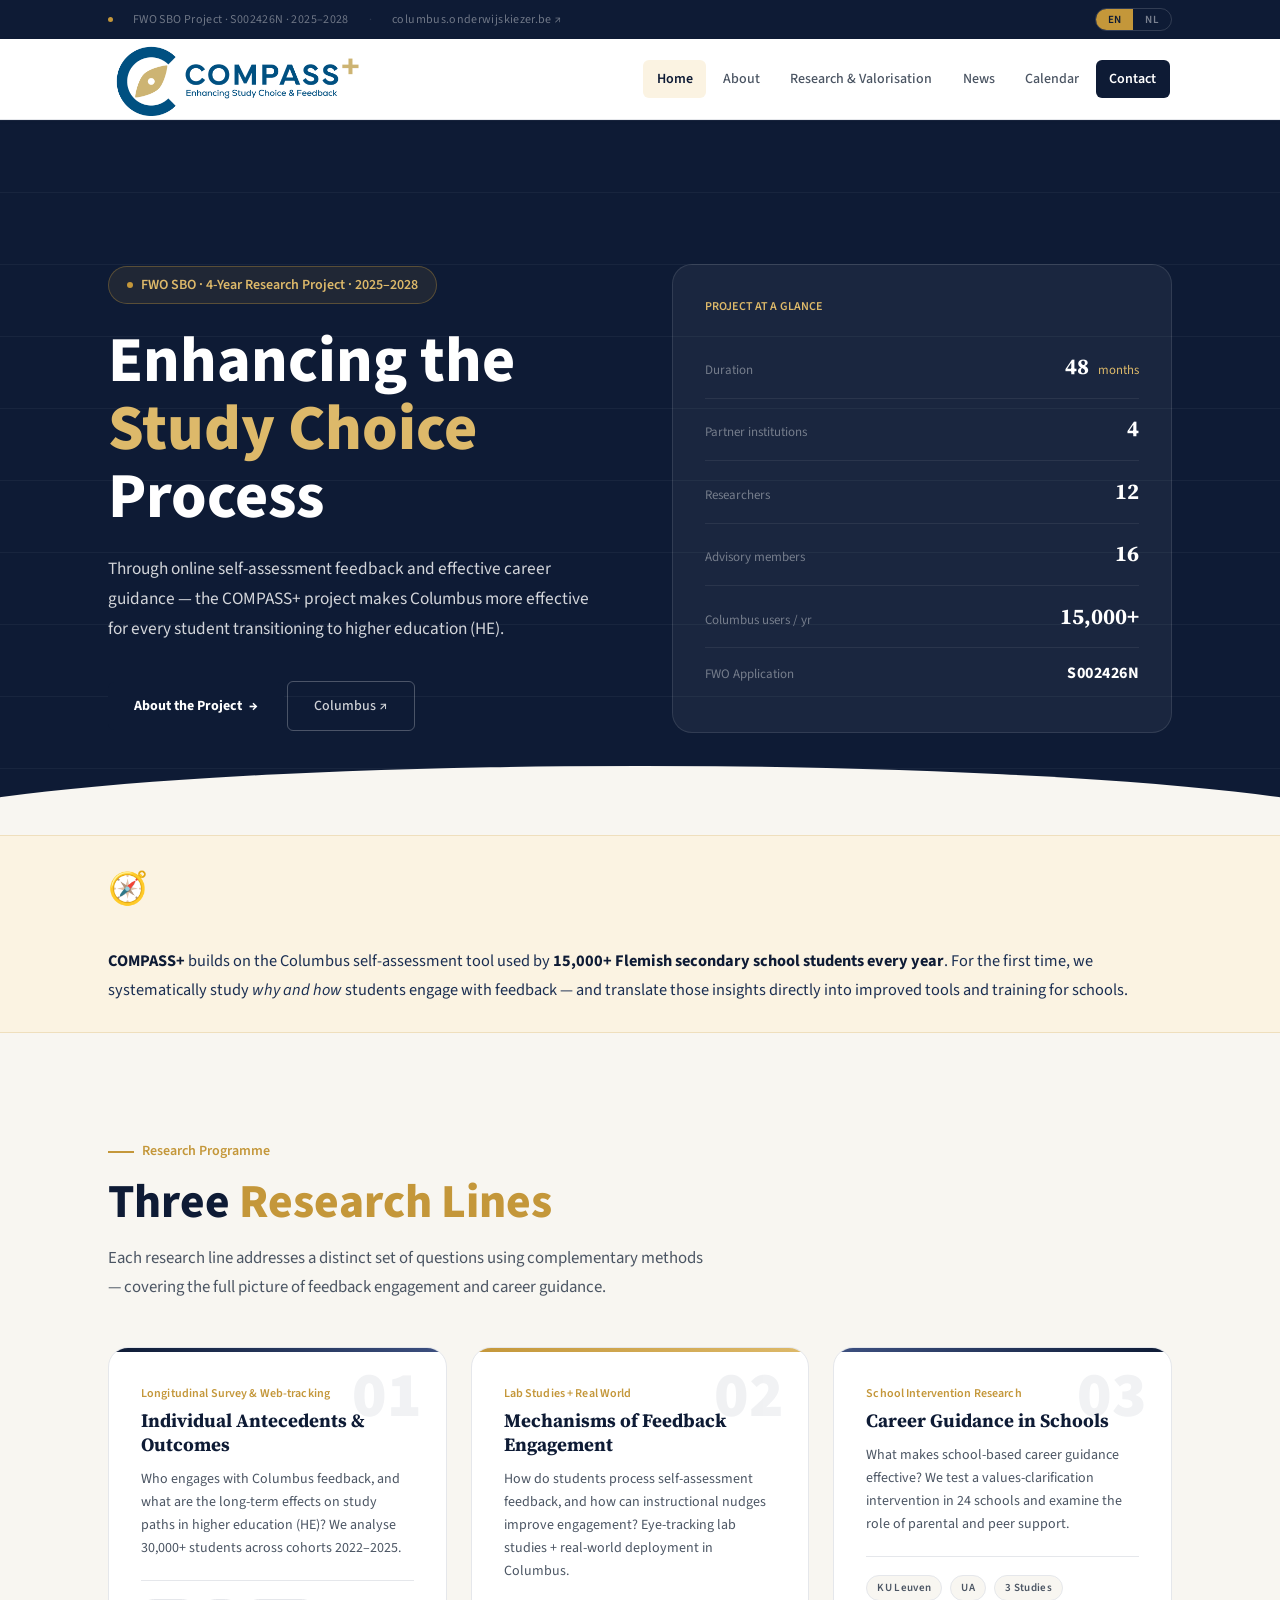
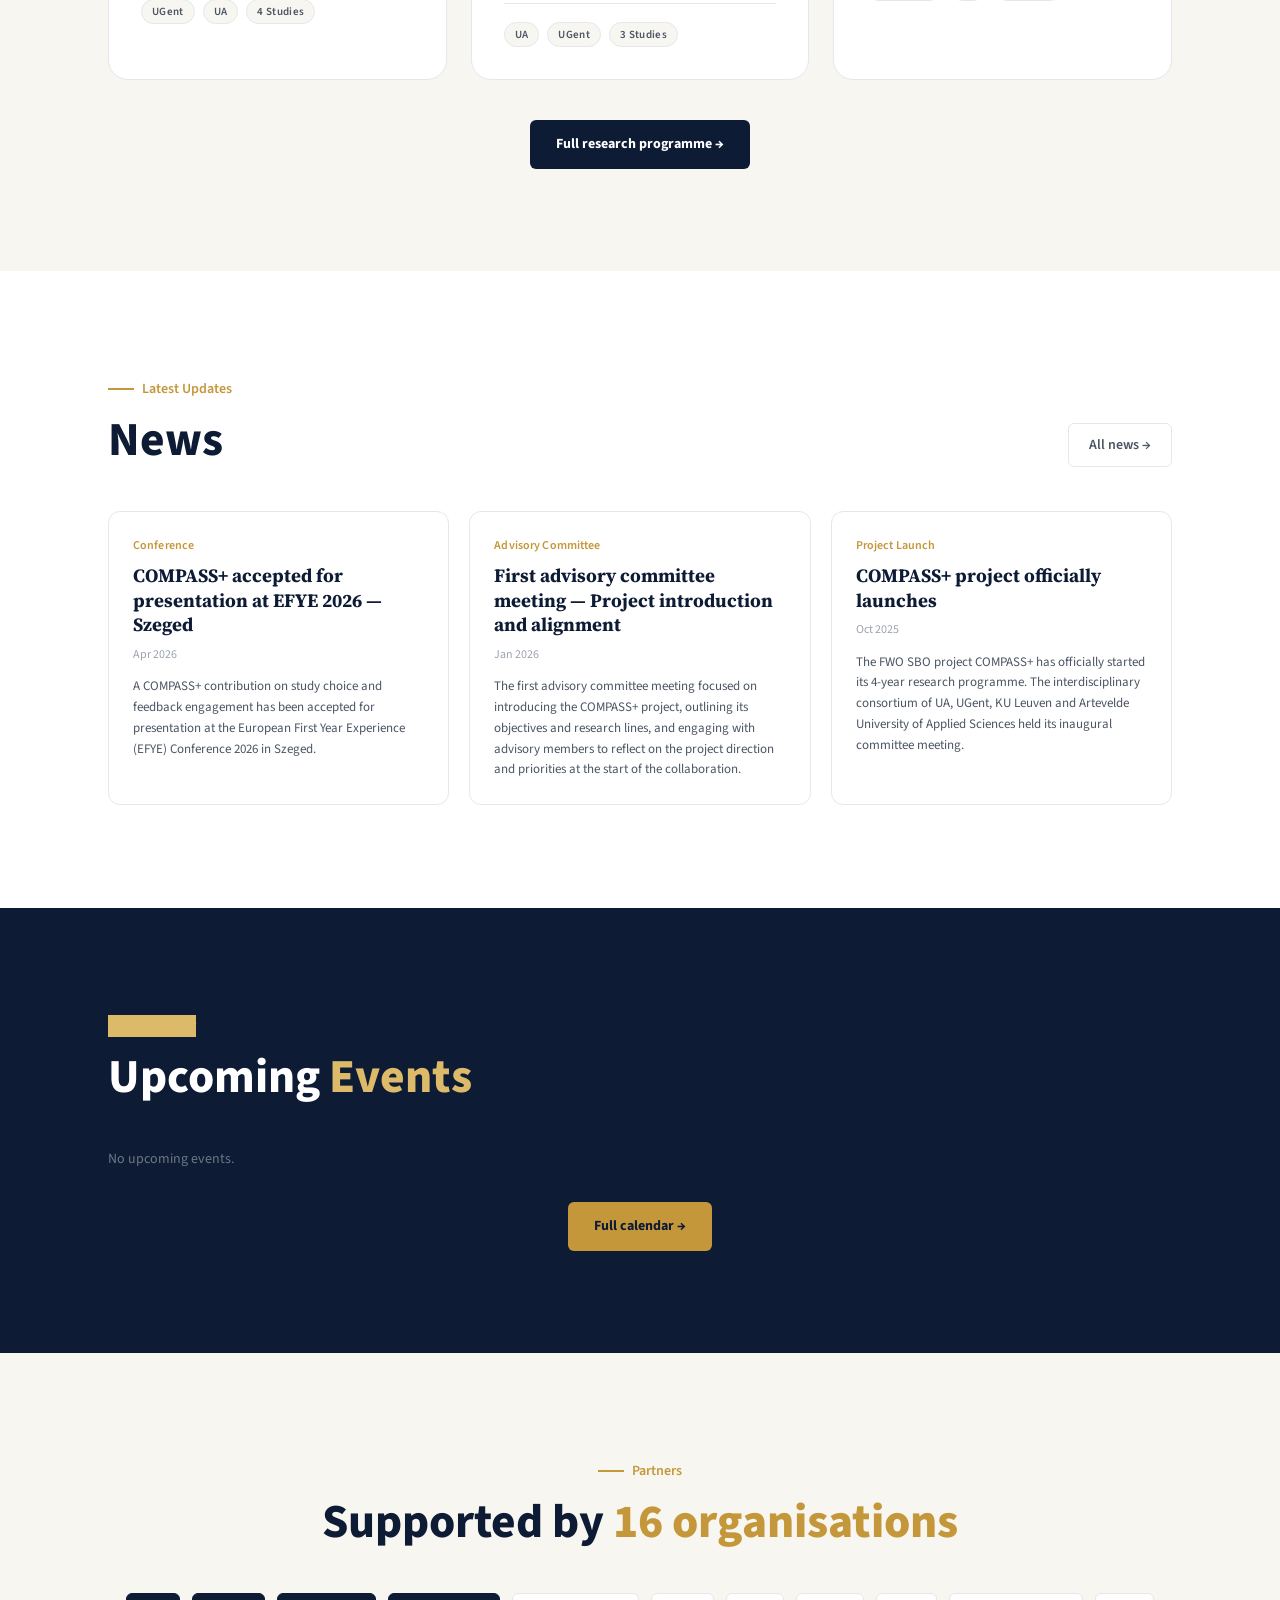
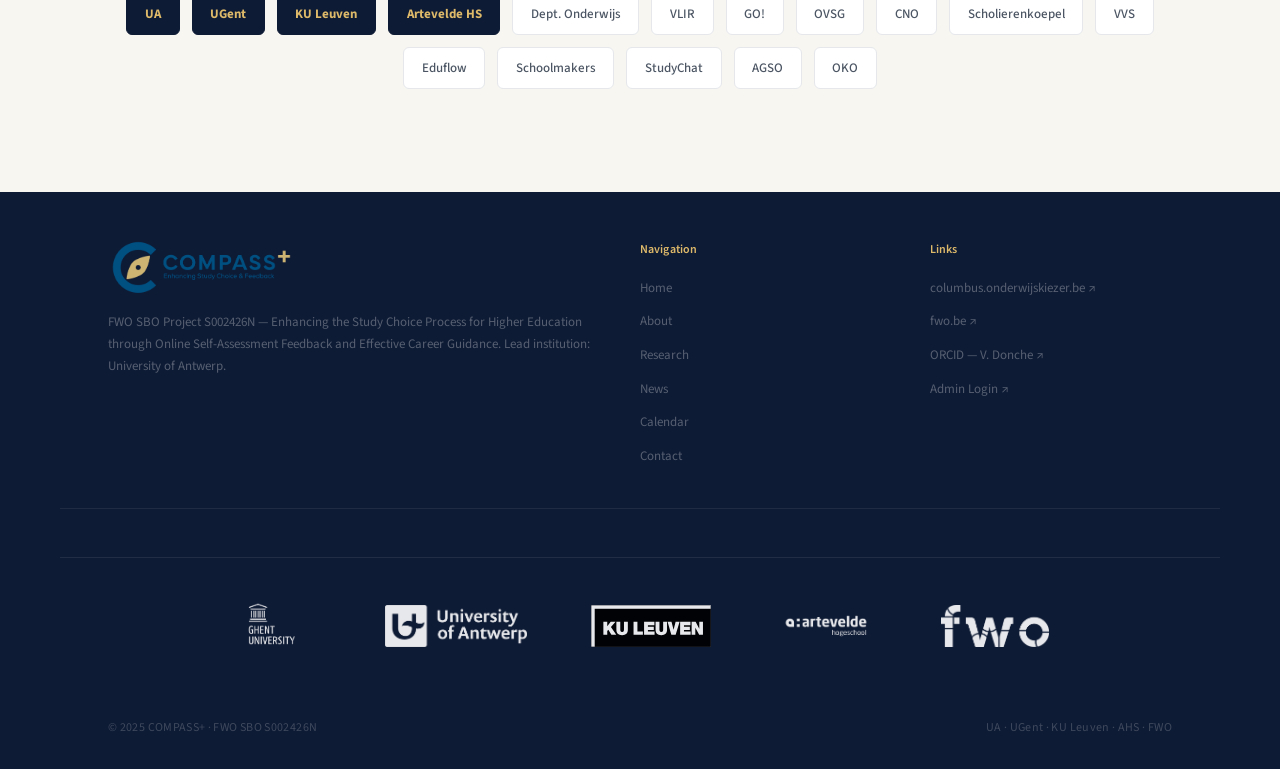
==== commit a49fe0ce: "Update project wording and research line roles" ====
--- a/index.html
+++ b/index.html
@@ -3,9 +3,9 @@
 <head>
 <meta charset="UTF-8">
 <meta name="viewport" content="width=device-width, initial-scale=1.0">
-<meta name="description" content="COMPASS+ — FWO SBO research project empowering study choice for higher education through Columbus self-assessment feedback.">
+<meta name="description" content="COMPASS+ — FWO SBO research project enhancing study choice for higher education through Columbus self-assessment feedback.">
 <meta property="og:title" content="COMPASS+ | FWO SBO Research Project">
-<meta property="og:description" content="Empowering the Study Choice Process for Higher Education through Online Self-Assessment Feedback and Effective Career Guidance.">
+<meta property="og:description" content="Enhancing the Study Choice Process for Higher Education through Online Self-Assessment Feedback and Effective Career Guidance.">
 <meta property="og:type" content="website">
 <title>COMPASS+ | FWO SBO Research Project</title>
 <link rel="preconnect" href="https://fonts.googleapis.com">
@@ -104,12 +104,12 @@
           <span class="nl">FWO SBO · 4-jarig Onderzoeksproject · 2025–2028</span>
         </div>
         <h1 class="hero-title">
-          <span class="en">Empowering the<br><em>Study Choice</em><br>Process</span>
+          <span class="en">Enhancing the<br><em>Study Choice</em><br>Process</span>
           <span class="nl">Studiekeuze&shy;processen<br>voor <em>Hoger Onderwijs</em><br>Versterken</span>
         </h1>
         <p class="hero-desc">
-          <span class="en">Through online self-assessment feedback and effective career guidance — the COMPASS+ project makes Columbus more effective for every student transitioning to higher education.</span>
-          <span class="nl">Via online zelfevaluatie-feedback en effectieve loopbaanbegeleiding — COMPASS+ maakt Columbus effectiever voor elke leerling in de transitie naar hoger onderwijs.</span>
+          <span class="en">Through online self-assessment feedback and effective career guidance — the COMPASS+ project makes Columbus more effective for every student transitioning to higher education (HE).</span>
+          <span class="nl">Via online zelfevaluatie-feedback en effectieve loopbaanbegeleiding — COMPASS+ maakt Columbus effectiever voor elke leerling in de transitie naar hoger onderwijs (HO).</span>
         </p>
         <div class="hero-btns">
           <a href="#" onclick="showPage('about');return false;" class="btn-primary">
@@ -181,8 +181,8 @@
           <div class="rl-tag nl">Longitudinaal Survey & Web-tracking</div>
           <h3 class="rl-title en">Individual Antecedents & Outcomes</h3>
           <h3 class="rl-title nl">Individuele Antecedenten & Uitkomsten</h3>
-          <p class="rl-desc en">Who engages with Columbus feedback, and what are the long-term effects on study paths in higher education? We analyse 30,000+ students across cohorts 2022–2025.</p>
-          <p class="rl-desc nl">Wie gebruikt de Columbus-feedback en wat zijn de langetermijneffecten op studietrajecten in HO? We analyseren 30.000+ leerlingen uit cohorten 2022–2025.</p>
+          <p class="rl-desc en">Who engages with Columbus feedback, and what are the long-term effects on study paths in higher education (HE)? We analyse 30,000+ students across cohorts 2022–2025.</p>
+          <p class="rl-desc nl">Wie gebruikt de Columbus-feedback en wat zijn de langetermijneffecten op studietrajecten in hoger onderwijs (HO)? We analyseren 30.000+ leerlingen uit cohorten 2022–2025.</p>
           <div class="rl-chips">
             <span class="chip">UGent</span><span class="chip">UA</span><span class="chip">4 Studies</span>
           </div>
@@ -303,8 +303,8 @@
           <span class="en">Who we are &amp;<br><em>what we do</em></span>
           <span class="nl">Wie we zijn &amp;<br><em>wat we doen</em></span>
         </h1>
-        <p class="page-hero-lead en">An interdisciplinary consortium of four Flemish institutions united by one mission: helping every student make a well-informed study choice for higher education.</p>
-        <p class="page-hero-lead nl">Een interdisciplinair consortium van vier Vlaamse instellingen, verenigd door één missie: elke leerling helpen een weloverwogen studiekeuze te maken voor het hoger onderwijs.</p>
+        <p class="page-hero-lead en">An interdisciplinary consortium of four Flemish institutions united by one mission: helping every student make a well-informed study choice for higher education (HE).</p>
+        <p class="page-hero-lead nl">Een interdisciplinair consortium van vier Vlaamse instellingen, verenigd door één missie: elke leerling helpen een weloverwogen studiekeuze te maken voor het hoger onderwijs (HO).</p>
       </div>
     </div>
     <div class="hero-arc"></div>
@@ -318,12 +318,12 @@
         <h2 class="section-title en">Why <em>COMPASS+</em>?</h2>
         <h2 class="section-title nl">Waarom <em>COMPASS+</em>?</h2>
         <div class="prose en">
-          <p>Low academic success rates in higher education are a global concern. In Flanders, only <strong>29.5% of bachelor's students graduate within the theoretical duration</strong>. A key factor is the poor quality of the study choice process — particularly for students without optimal school guidance.</p>
+          <p>Low academic success rates in higher education (HE) are a global concern. In Flanders, only <strong>29.5% of bachelor's students graduate within the theoretical duration</strong>. A key factor is the poor quality of the study choice process — particularly for students without optimal school guidance.</p>
           <p>The <strong>Columbus project</strong>, initiated in 2016 by the Flemish Ministry of Education, provides an online self-assessment tool with 15,000+ users per year. Despite its widespread adoption, the effectiveness of its feedback has never been empirically studied.</p>
           <p>COMPASS+ fills this gap with a 4-year mixed-methods research programme — and immediately translates findings into tools, training, and interventions through four valorization streams.</p>
         </div>
         <div class="prose nl">
-          <p>Lage academische succespercentages in het hoger onderwijs zijn een wereldwijde zorg. In Vlaanderen haalt slechts <strong>29,5% van de bachelorstudenten een diploma binnen de theoretische studieduur</strong>. Een sleutelfactor is de slechte kwaliteit van het studiekeuzeproces.</p>
+          <p>Lage academische succespercentages in het hoger onderwijs (HO) zijn een wereldwijde zorg. In Vlaanderen haalt slechts <strong>29,5% van de bachelorstudenten een diploma binnen de theoretische studieduur</strong>. Een sleutelfactor is de slechte kwaliteit van het studiekeuzeproces.</p>
           <p>Het <strong>Columbus-project</strong>, gestart in 2016 door het Vlaams Ministerie van Onderwijs, biedt een online zelfevaluatie-instrument met 15.000+ gebruikers per jaar. Ondanks de brede adoptie is de effectiviteit van de feedback nooit empirisch onderzocht.</p>
           <p>COMPASS+ vult deze lacune met een 4-jarig mixed-methods onderzoeksprogramma — en vertaalt bevindingen meteen naar tools, vorming en interventies via vier valorisatielijnen.</p>
         </div>
@@ -422,8 +422,8 @@
             <div class="rl-tag nl">Longitudinaal Surveyonderzoek & Web-tracking </div>
             <h2 class="section-title en">Individual Antecedents &amp; <em>Outcomes</em></h2>
             <h2 class="section-title nl">Individuele Antecedenten &amp; <em>Uitkomsten</em></h2>
-            <p class="prose en">Using Columbus web tracking data from 30,000+ students (Cohorts 2022–2025), this research line explores which students engage with feedback, identifies distinct engagement profiles, and traces long-term effects on study paths in higher education.</p>
-            <p class="prose nl">Via Columbus webtracking-data van 30.000+ leerlingen (cohorten 2022–2025) onderzoekt deze lijn welke leerlingen feedback gebruiken, identificeert engagementprofielen en volgt langetermijneffecten op studietrajecten in HO.</p>
+            <p class="prose en">Using Columbus web tracking data from 30,000+ students (Cohorts 2022–2025), this research line explores which students engage with feedback, identifies distinct engagement profiles, and traces long-term effects on study paths in higher education (HE).</p>
+            <p class="prose nl">Via Columbus webtracking-data van 30.000+ leerlingen (cohorten 2022–2025) onderzoekt deze lijn welke leerlingen feedback gebruiken, identificeert engagementprofielen en volgt langetermijneffecten op studietrajecten in hoger onderwijs (HO).</p>
             <ul class="obj-list">
               <li><span class="obj-num">RO 1.1</span><span class="en">Explore individual antecedents of behavioral feedback (dis)engagement using Columbus web tracking data</span><span class="nl">Verken individuele antecedenten van gedragsmatig feedbackgebruik via Columbus webtracking-data</span></li>
               <li><span class="obj-num">RO 1.2</span><span class="en">Person-centered approach via Latent Profile Analysis (LPA) of feedback engagement</span><span class="nl">Persoonsgerichte aanpak via Latent Profielanalyse (LPA) van feedbackgebruik</span></li>
@@ -743,7 +743,7 @@
     <div class="footer-logo">
       <img src="./images/COMPASS-hor-rgb2.png" alt="COMPASS+" class="footer-site-logo">
     </div>
-      <p class="footer-desc en">FWO SBO Project S002426N — Empowering the Study Choice Process for Higher Education through Online Self-Assessment Feedback and Effective Career Guidance. Lead institution: University of Antwerp.</p>
+      <p class="footer-desc en">FWO SBO Project S002426N — Enhancing the Study Choice Process for Higher Education through Online Self-Assessment Feedback and Effective Career Guidance. Lead institution: University of Antwerp.</p>
       <p class="footer-desc nl">FWO SBO Project S002426N — Studiekeuzeprocessen voor hoger onderwijs versterken via online zelfevaluatie-feedback en effectieve loopbaanbegeleiding. Promotor: Universiteit Antwerpen.</p>
     </div>
     <div>
--- a/css/style.css
+++ b/css/style.css
@@ -522,10 +522,10 @@
 
 .team-researchers-label {
   font-family: var(--font-sans);
-  font-size: 10px;
+  font-size: 12px;
   color: var(--gold);
-  letter-spacing: .1em;
-  text-transform: uppercase;
+  letter-spacing: .01em;
+  text-transform: none;
   margin-bottom: .5rem;
 }
 
@@ -639,4 +639,55 @@
 .hero-orb {
   display: none;
 }
+
+/* Readability tune-up for labels and headings */
+.badge {
+  padding: 7px 18px;
+  font-size: 14px;
+  font-weight: 600;
+  letter-spacing: 0;
+}
+
+.section-tag {
+  font-size: 14px;
+  font-weight: 600;
+  letter-spacing: 0;
+  margin-bottom: .85rem;
+}
+
+.section-tag::before {
+  width: 26px;
+  height: 2px;
+}
+
+.rl-tag,
+.news-card-cat,
+.event-type,
+.etd-type,
+.team-role,
+.studies-label,
+.c-label,
+.footer-col-title,
+.panel-label {
+  font-size: 12px;
+  font-weight: 600;
+  letter-spacing: .01em;
+}
+
+.hero-title {
+  font-size: clamp(3rem, 5vw, 4.7rem);
+  font-weight: 750;
+}
+
+.section-title {
+  font-size: clamp(2rem, 3.7vw, 3rem);
+  font-weight: 750;
+}
+
+.rl-title,
+.news-card-title,
+.event-title,
+.team-name {
+  font-size: 1.18rem;
+}
 
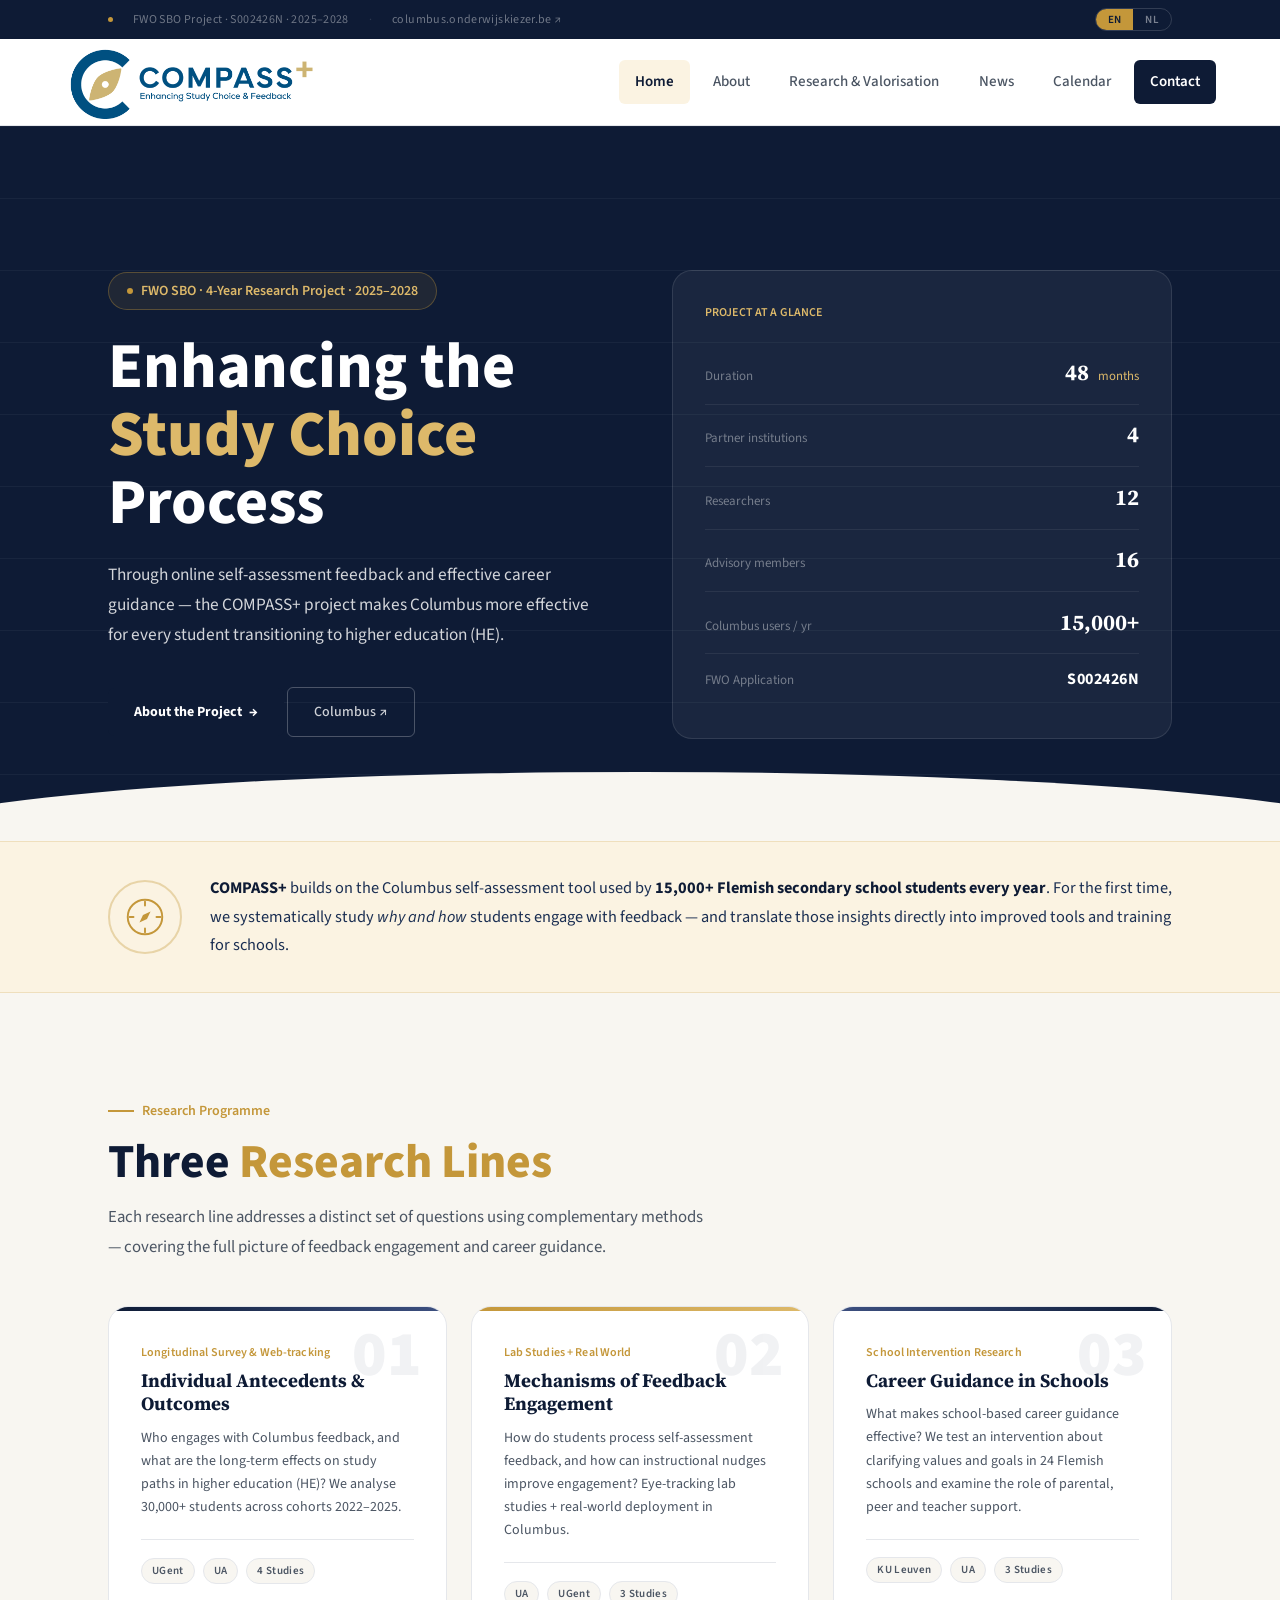
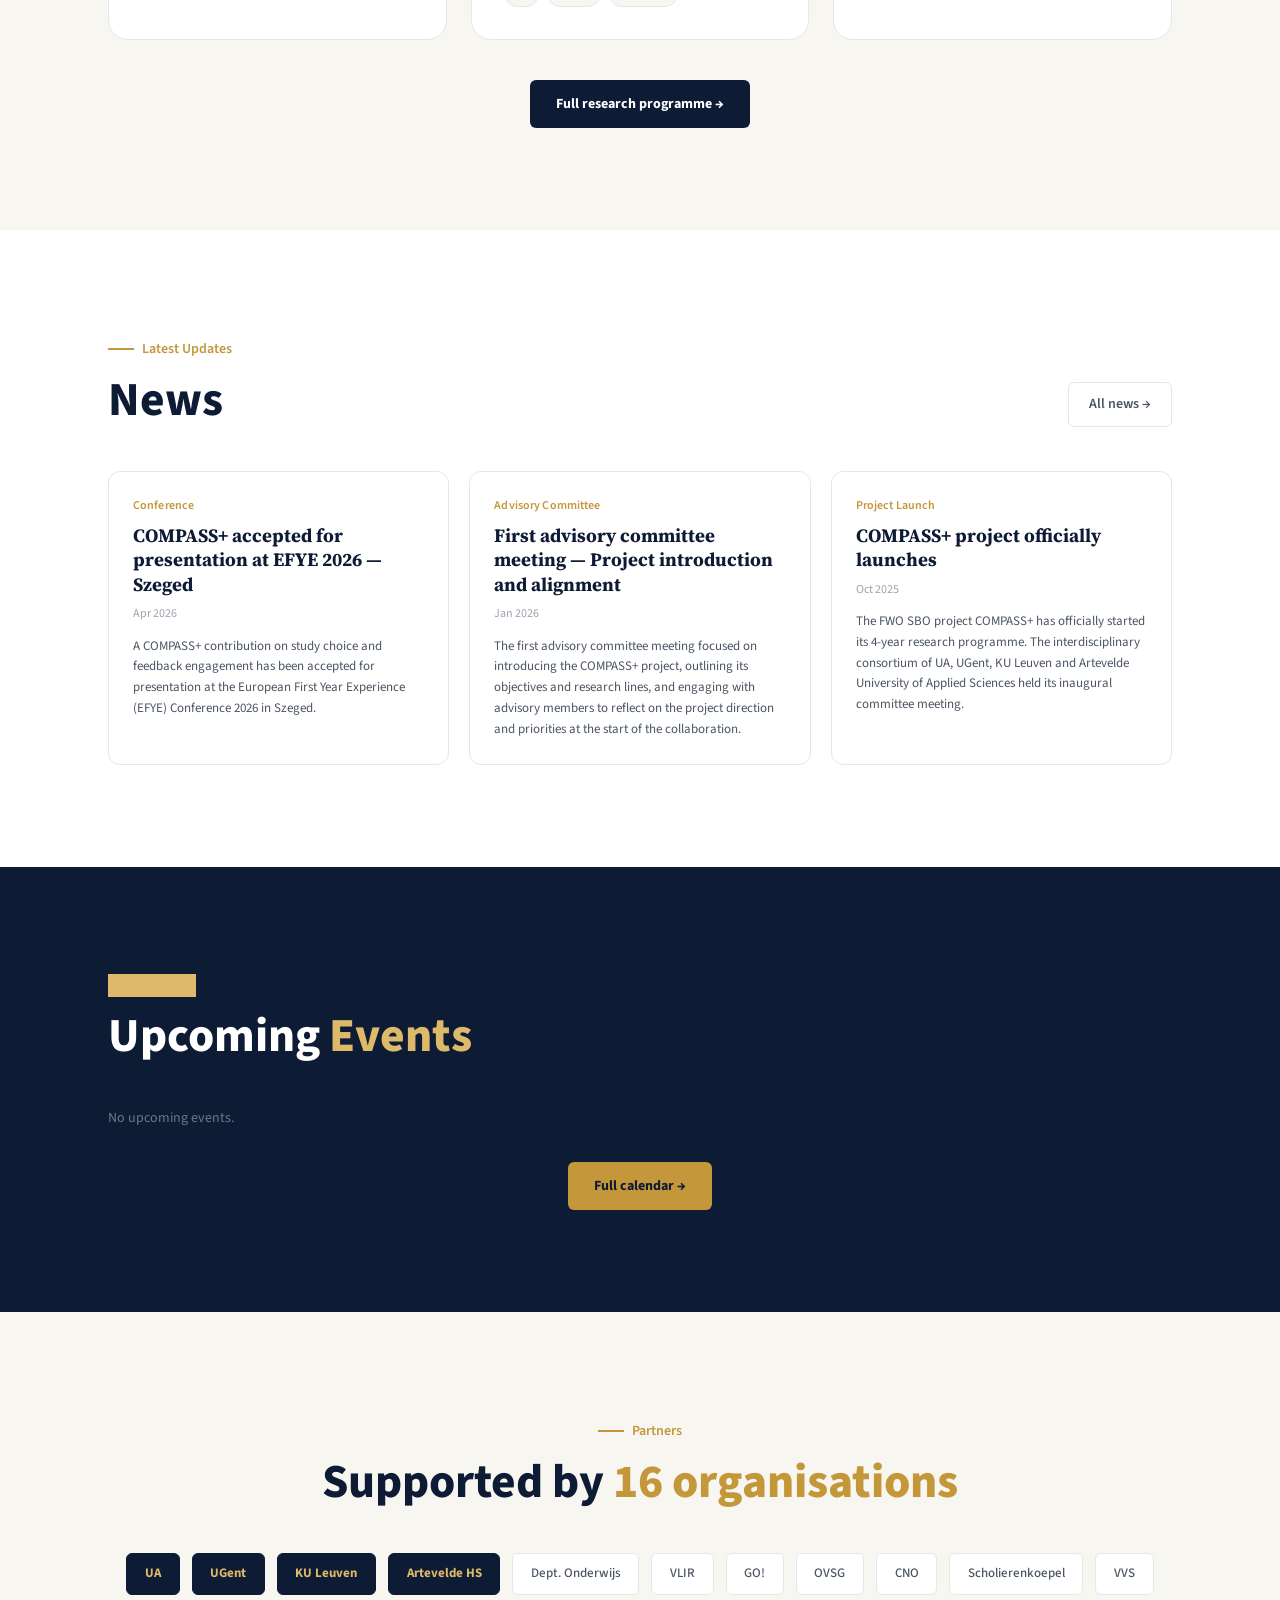
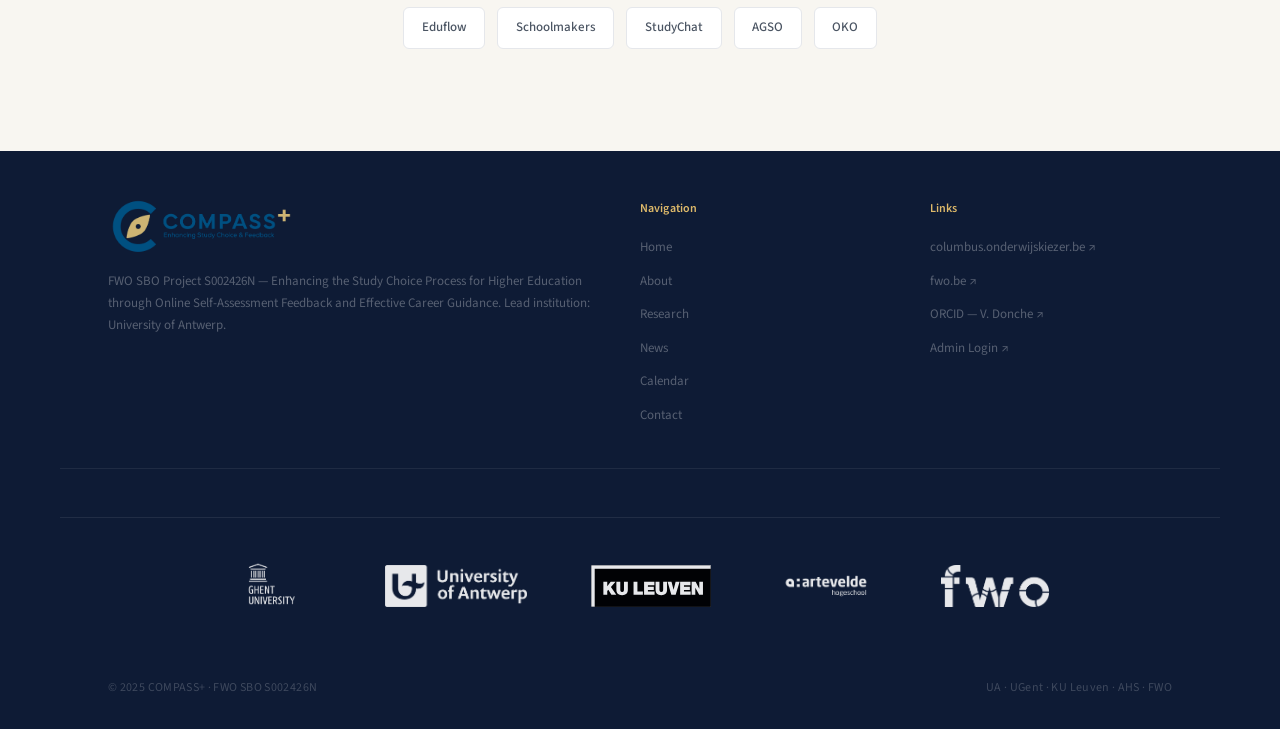
==== commit b68ce1c1: "Refine homepage navigation and research line 3 copy" ====
--- a/index.html
+++ b/index.html
@@ -156,7 +156,13 @@
   <!-- Intro strip -->
   <div class="intro-strip">
     <div class="container intro-strip-inner">
-      <div class="intro-icon">🧭</div>
+      <div class="intro-icon" aria-hidden="true">
+        <svg viewBox="0 0 48 48" focusable="false">
+          <circle cx="24" cy="24" r="18"></circle>
+          <path d="M29.8 18.2 26.1 26l-7.9 3.8 3.7-7.9 7.9-3.7Z"></path>
+          <path d="M24 8v4M24 36v4M8 24h4M36 24h4"></path>
+        </svg>
+      </div>
       <p class="en"><strong>COMPASS+</strong> builds on the Columbus self-assessment tool used by <strong>15,000+ Flemish secondary school students every year</strong>. For the first time, we systematically study <em>why and how</em> students engage with feedback — and translate those insights directly into improved tools and training for schools.</p>
       <p class="nl"><strong>COMPASS+</strong> bouwt verder op de Columbus zelfevaluatietool die door <strong>meer dan 15.000 Vlaamse leerlingen per jaar</strong> wordt gebruikt. Voor het eerst onderzoeken we systematisch <em>waarom en hoe</em> leerlingen omgaan met feedback — en vertalen we die inzichten naar verbeterde tools en vorming voor scholen.</p>
     </div>
@@ -207,8 +213,8 @@
           <div class="rl-tag nl">Schoolinterventieonderzoek</div>
           <h3 class="rl-title en">Career Guidance in Schools</h3>
           <h3 class="rl-title nl">Studiekeuzebegeleiding op School</h3>
-          <p class="rl-desc en">What makes school-based career guidance effective? We test a values-clarification intervention in 24 schools and examine the role of parental and peer support.</p>
-          <p class="rl-desc nl">Wat maakt schoolgebaseerde studiekeuzebegeleiding effectief? We testen een interventie in 24 scholen en onderzoeken ouder- en peerondersteuning.</p>
+          <p class="rl-desc en">What makes school-based career guidance effective? We test an intervention about clarifying values and goals in 24 Flemish schools and examine the role of parental, peer and teacher support.</p>
+          <p class="rl-desc nl">Wat maakt schoolgebaseerde studiekeuzebegeleiding effectief? We testen een interventie gericht op de verduidelijking van waarden en doelen in 24 Vlaamse scholen en onderzoeken ouder-, peer- en leerkrachtondersteuning.</p>
           <div class="rl-chips">
             <span class="chip">KU Leuven</span> <span class="chip">UA</span><span class="chip">3 Studies</span>
           </div>
@@ -470,12 +476,12 @@
             <div class="rl-tag nl">Schoolgebaseerd Interventieonderzoek</div>
             <h2 class="section-title en">Career Guidance <em>in Schools</em></h2>
             <h2 class="section-title nl">Studiekeuzebegeleiding <em>op School</em></h2>
-            <p class="prose en">This research line investigates what makes school-based career guidance effective, tests a values-clarification micro-trial intervention, and examines the role of parental and peer support in students' career exploration and study choice outcomes.</p>
-            <p class="prose nl">Deze onderzoekslijn onderzoekt wat schoolgebaseerde studiekeuzebegeleiding effectief maakt, test een micro-trial waardeverduidelijkingsinterventie en bestudeert de rol van ouder- en peerondersteuning.</p>
+            <p class="prose en">This research line investigates what makes school-based career guidance effective, tests a micro-trial intervention on values and goals clarification, and examines the role of parental, peer and teacher support in students' career exploration and study choice outcomes.</p>
+            <p class="prose nl">Deze onderzoekslijn onderzoekt wat schoolgebaseerde studiekeuzebegeleiding effectief maakt, test een micro-trial interventie rond het verduidelijken van waarden en doelen, en bestudeert de rol van ouder-, peer- en leerkrachtondersteuning in loopbaanexploratie en studiekeuze-uitkomsten.</p>
             <ul class="obj-list">
               <li><span class="obj-num">RO 3.1</span><span class="en">Critical modalities for integrating Columbus within school-based career guidance</span><span class="nl">Kritische modaliteiten voor de integratie van Columbus in schoolgebaseerde studiekeuzebegeleiding</span></li>
               <li><span class="obj-num">RO 3.2</span><span class="en">Test if values &amp; goals clarification intervention enhances Columbus effectiveness</span><span class="nl">Test of een waardeverduidelijkingsinterventie de effectiviteit van Columbus vergroot</span></li>
-              <li><span class="obj-num">RO 3.3</span><span class="en">Joint role of perceived parental and peer social support on career exploration outcomes</span><span class="nl">Gezamenlijke rol van ervaren ouder- en peerondersteuning op uitkomsten van loopbaanexploratie</span></li>
+              <li><span class="obj-num">RO 3.3</span><span class="en">Joint role of perceived parental, peer and teacher social support on career exploration outcomes</span><span class="nl">Gezamenlijke rol van ervaren ouder-, peer- en leerkrachtondersteuning op uitkomsten van loopbaanexploratie</span></li>
               <li><span class="obj-num">RO 3.4</span><span class="en">Interplay between school-based intervention and social support</span><span class="nl">Wisselwerking tussen schoolgebaseerde interventie en sociale ondersteuning</span></li>
             </ul>
           </div>
--- a/css/style.css
+++ b/css/style.css
@@ -81,11 +81,11 @@
   display:flex;
   align-items:center;
   justify-content:space-between;
-  height:80px;
-  gap:2rem;
-  max-width:1200px;
+  height:86px;
+  gap:2.5rem;
+  max-width:1280px;
   margin:0 auto;
-  padding:0 70px;
+  padding:0 clamp(2rem,5vw,5rem);
 }
 .logo{
   display:flex;
@@ -99,8 +99,8 @@
 .logo-mark{width:40px;height:40px;border-radius:10px;background:var(--navy);display:flex;align-items:center;justify-content:center;font-family:var(--font-serif);font-size:17px;font-weight:900;color:var(--gold-light);flex-shrink:0}
 .logo-name{font-family:var(--font-sans);font-size:15px;font-weight:500;color:var(--navy);letter-spacing:.02em}
 .logo-sub{font-size:11px;color:var(--text-muted);letter-spacing:.04em}
-.nav-links{display:flex;gap:.2rem;list-style:none;flex:1;justify-content:center}
-.nav-link{display:block;padding:.5rem .85rem;border-radius:var(--r-sm);font-size:14px;font-weight:500;color:var(--text-mid);transition:all .18s}
+.nav-links{display:flex;gap:.45rem;list-style:none;flex:1;justify-content:center}
+.nav-link{display:block;padding:.65rem 1rem;border-radius:var(--r-sm);font-size:15px;font-weight:500;color:var(--text-mid);transition:all .18s}
 .nav-link:hover,.nav-link.active{color:var(--navy);background:var(--gold-pale)}
 .nav-link.active{font-weight:600}
 .nav-cta{background:var(--navy)!important;color:var(--white)!important;font-weight:600!important}
@@ -186,12 +186,40 @@
 /* ════════════════════════════════════════
    INTRO STRIP
 ════════════════════════════════════════ */
-.intro-strip{background:var(--gold-pale);border-top:1px solid var(--gold-border);border-bottom:1px solid var(--gold-border);padding:1.75rem 0}
-.intro-strip-inner{display:flex;gap:2rem;align-items:center;flex-wrap:wrap}
-.intro-icon{font-size:2rem;flex-shrink:0}
+.intro-strip{background:var(--gold-pale);border-top:1px solid var(--gold-border);border-bottom:1px solid var(--gold-border);padding:2rem 0}
+.intro-strip-inner{display:grid;grid-template-columns:auto 1fr;gap:1.75rem;align-items:center}
+.intro-icon{
+  width:74px;
+  height:74px;
+  border-radius:50%;
+  border:2px solid rgba(196,151,58,.35);
+  color:var(--gold);
+  display:flex;
+  align-items:center;
+  justify-content:center;
+  flex-shrink:0;
+}
+.intro-icon svg{
+  width:46px;
+  height:46px;
+  stroke:currentColor;
+  fill:none;
+  stroke-width:2;
+  stroke-linecap:round;
+  stroke-linejoin:round;
+}
+.intro-icon svg path:first-of-type{
+  fill:currentColor;
+  stroke:none;
+}
 .intro-strip p{font-size:1.02rem;color:var(--navy-mid);line-height:1.75}
 .intro-strip strong{color:var(--navy);font-weight:700}
 .intro-strip em{font-style:italic}
+@media(max-width:700px){
+  .intro-strip-inner{grid-template-columns:1fr;gap:1rem}
+  .intro-icon{width:58px;height:58px}
+  .intro-icon svg{width:36px;height:36px}
+}
 
 /* ════════════════════════════════════════
    SECTION HEADER
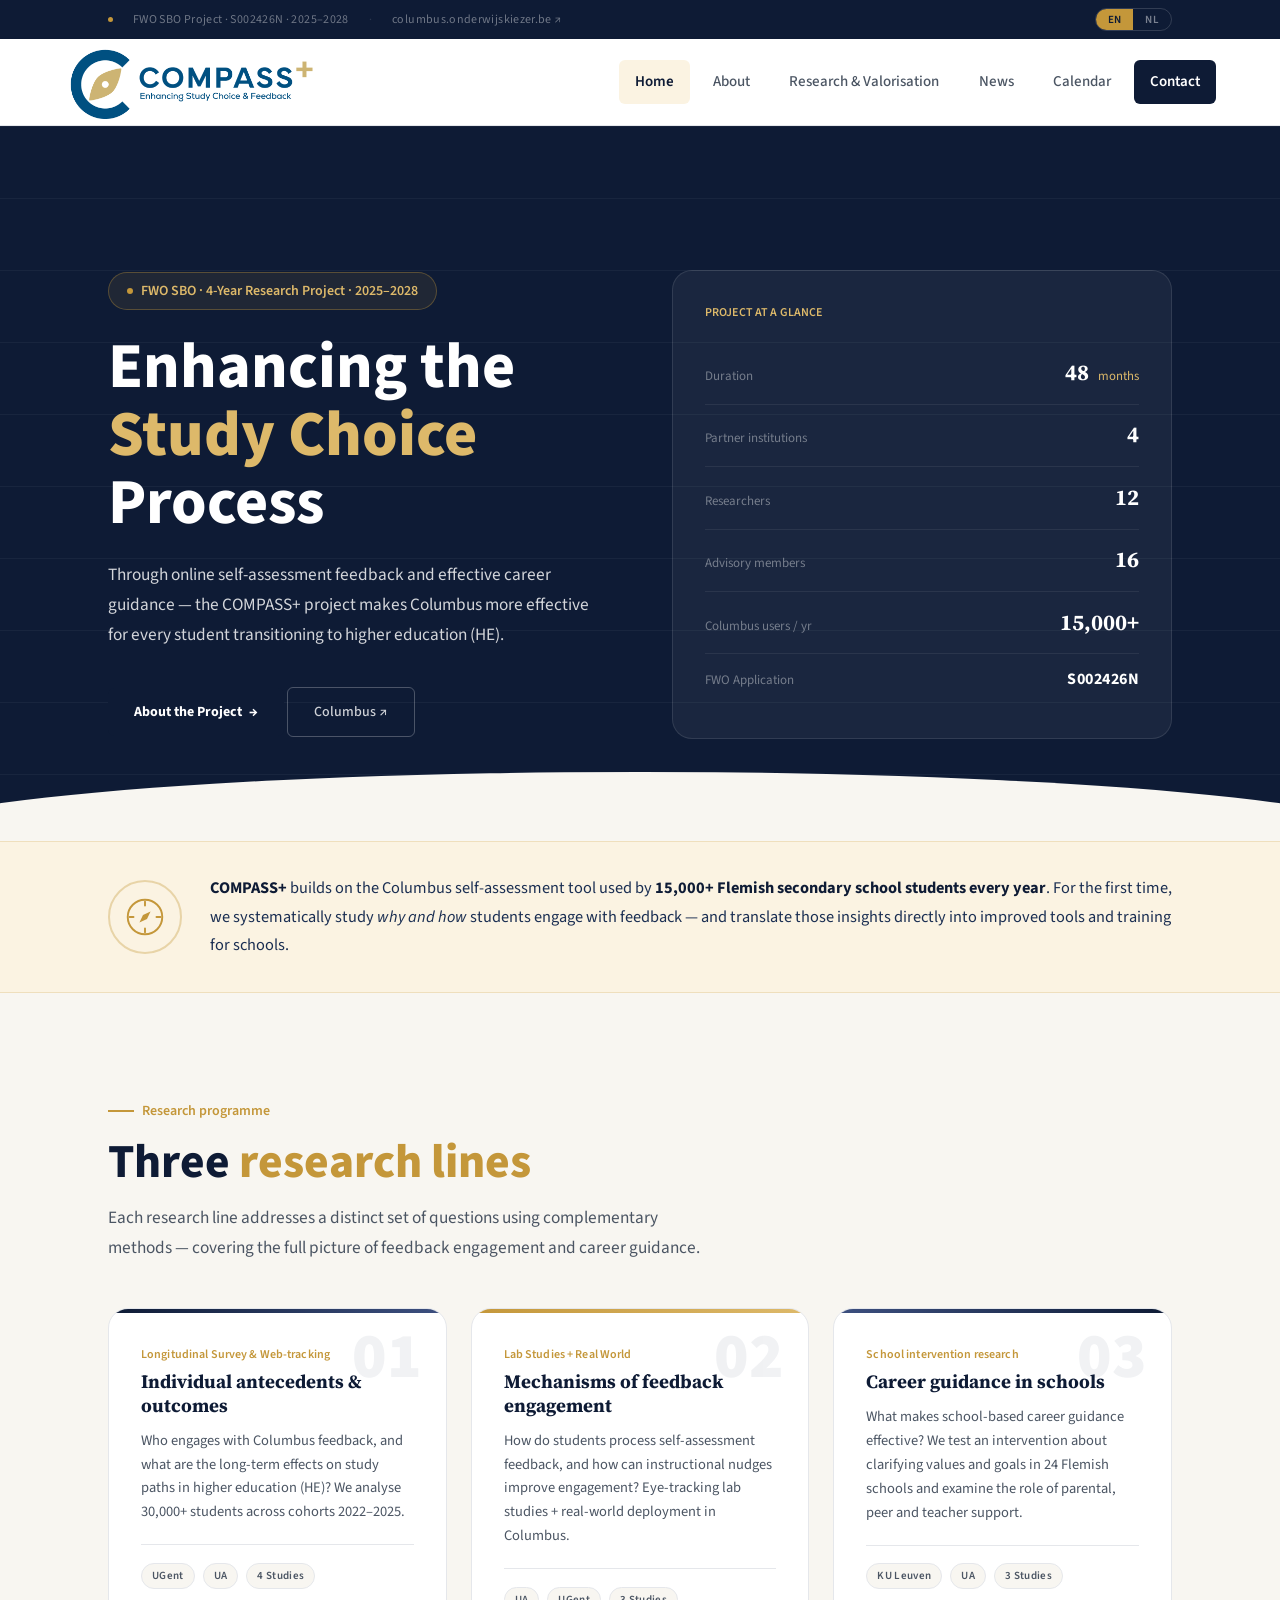
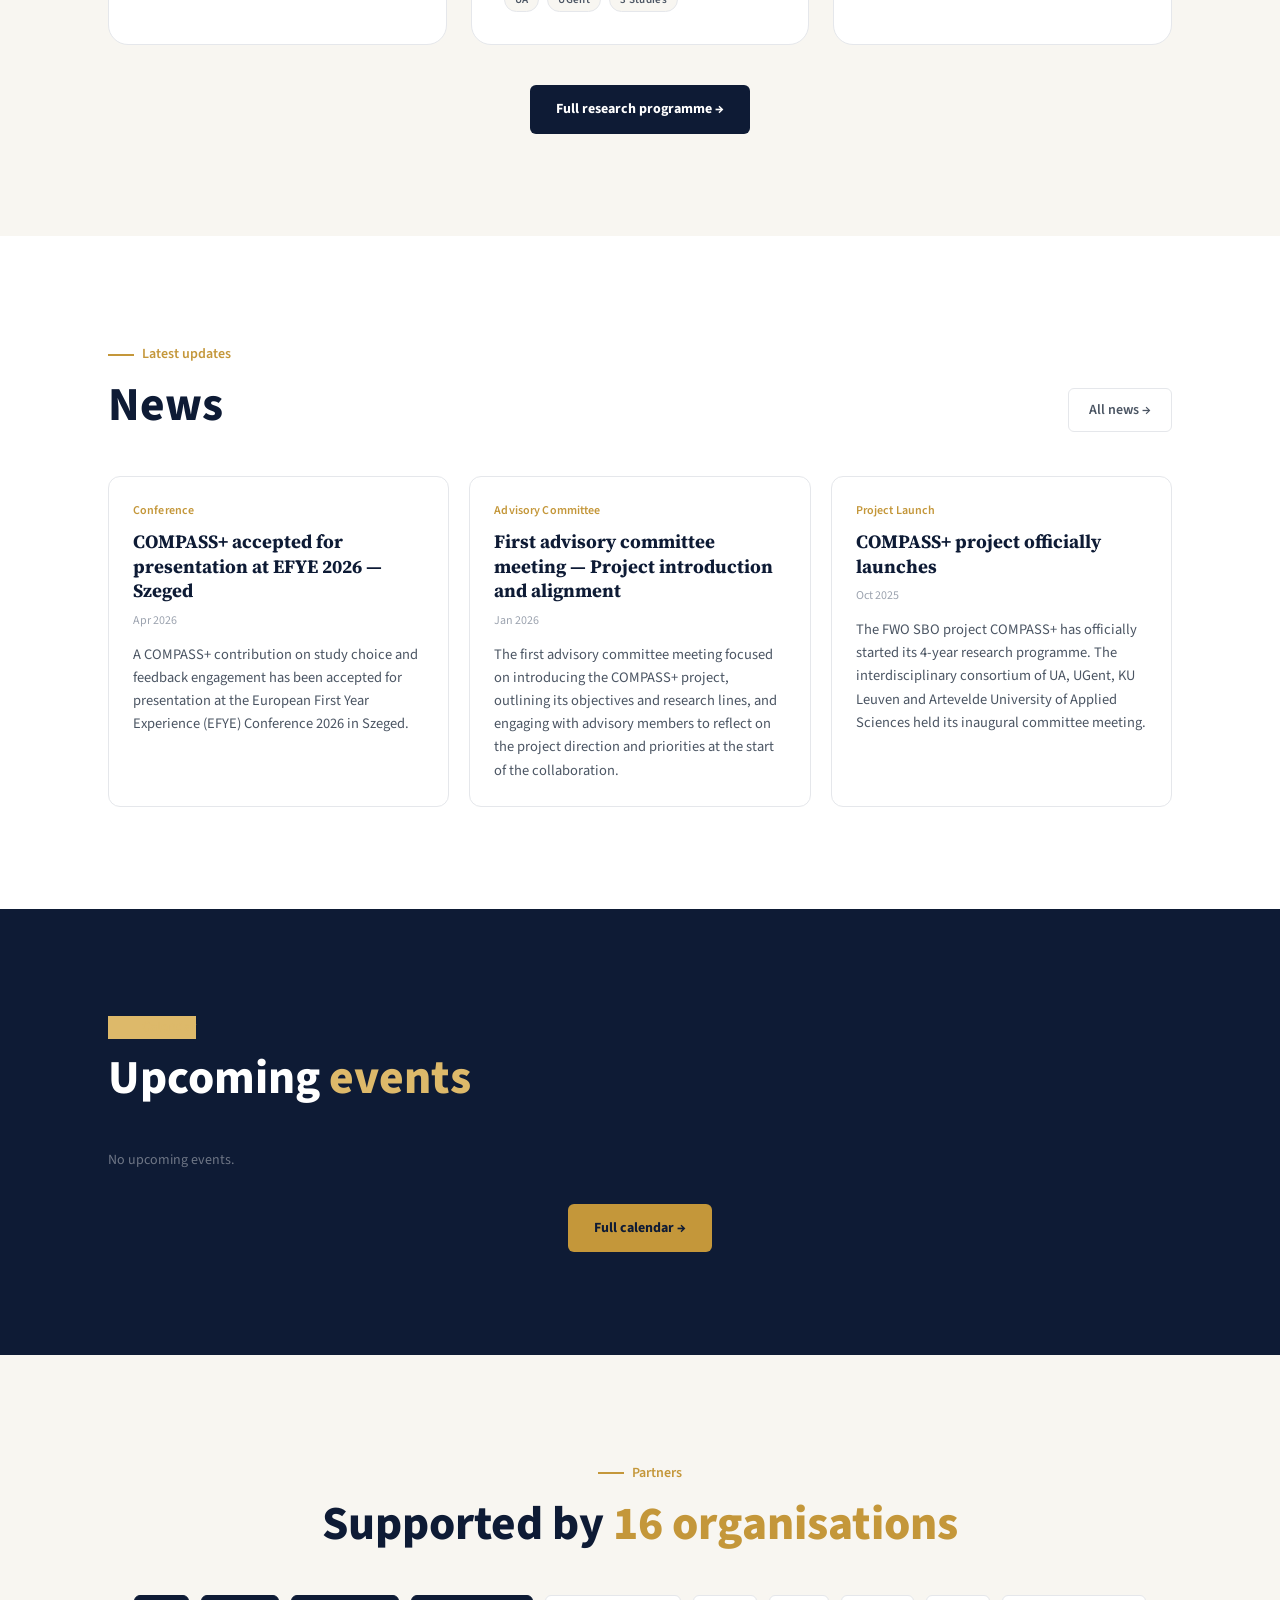
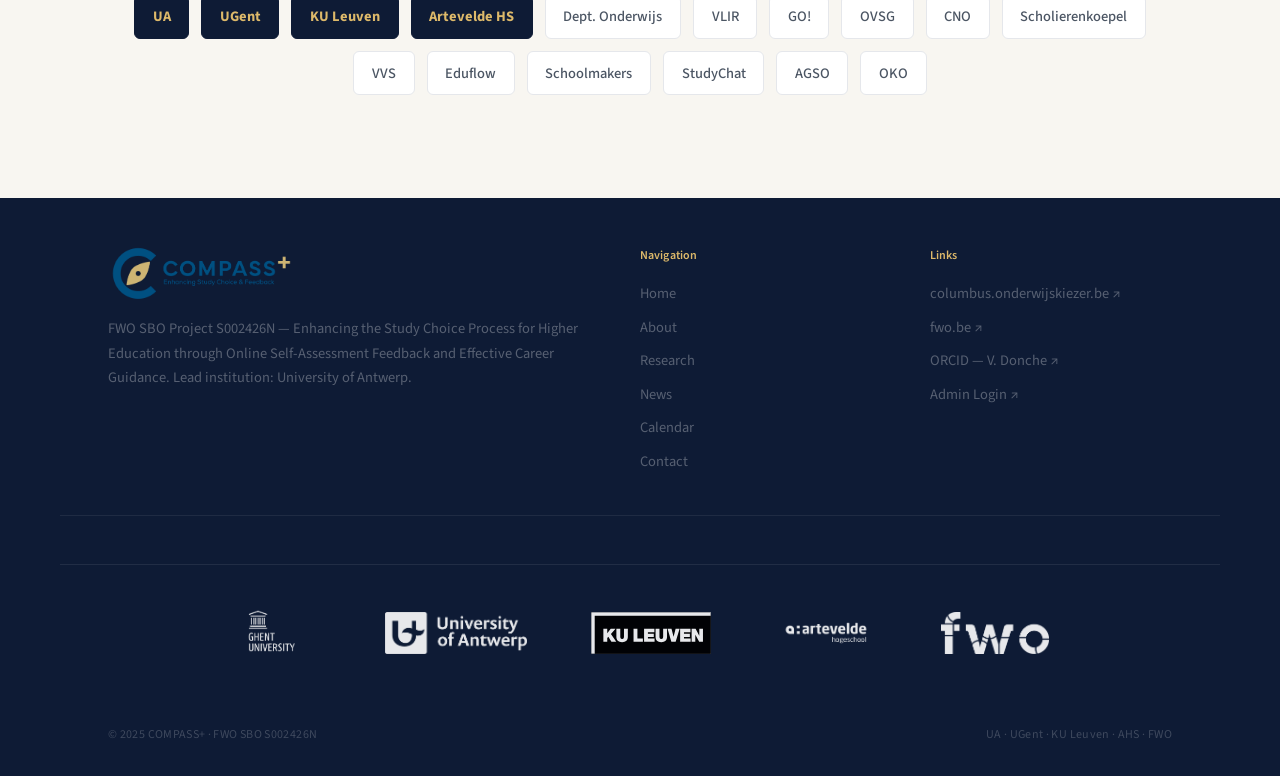
==== commit 5d8104d1: "Update index.html" ====
--- a/index.html
+++ b/index.html
@@ -109,7 +109,7 @@
         </h1>
         <p class="hero-desc">
           <span class="en">Through online self-assessment feedback and effective career guidance — the COMPASS+ project makes Columbus more effective for every student transitioning to higher education (HE).</span>
-          <span class="nl">Via online zelfevaluatie-feedback en effectieve loopbaanbegeleiding — COMPASS+ maakt Columbus effectiever voor elke leerling in de transitie naar hoger onderwijs (HO).</span>
+          <span class="nl">Via online zelfevaluatie-feedback en loopbaanbegeleiding — COMPASS+ maakt Columbus effectiever voor elke leerling in de transitie naar hoger onderwijs (HO).</span>
         </p>
         <div class="hero-btns">
           <a href="#" onclick="showPage('about');return false;" class="btn-primary">
@@ -172,10 +172,10 @@
   <section class="section bg-cream">
     <div class="container">
       <div class="section-header reveal">
-        <div class="section-tag en">Research Programme</div>
+        <div class="section-tag en">Research programme</div>
         <div class="section-tag nl">Onderzoeksprogramma</div>
-        <h2 class="section-title en">Three <em>Research Lines</em></h2>
-        <h2 class="section-title nl">Drie <em>Onderzoekslijnen</em></h2>
+        <h2 class="section-title en">Three <em>research lines</em></h2>
+        <h2 class="section-title nl">Drie <em>onderzoekslijnen</em></h2>
         <p class="section-lead en">Each research line addresses a distinct set of questions using complementary methods — covering the full picture of feedback engagement and career guidance.</p>
         <p class="section-lead nl">Elke onderzoekslijn beantwoordt specifieke vragen via complementaire methoden — samen bieden ze een volledig beeld van feedbackgebruik en studiekeuzebegeleiding.</p>
       </div>
@@ -185,8 +185,8 @@
           <div class="rl-num">01</div>
           <div class="rl-tag en">Longitudinal Survey & Web-tracking</div>
           <div class="rl-tag nl">Longitudinaal Survey & Web-tracking</div>
-          <h3 class="rl-title en">Individual Antecedents & Outcomes</h3>
-          <h3 class="rl-title nl">Individuele Antecedenten & Uitkomsten</h3>
+          <h3 class="rl-title en">Individual antecedents & outcomes</h3>
+          <h3 class="rl-title nl">Individuele antecedenten & uitkomsten</h3>
           <p class="rl-desc en">Who engages with Columbus feedback, and what are the long-term effects on study paths in higher education (HE)? We analyse 30,000+ students across cohorts 2022–2025.</p>
           <p class="rl-desc nl">Wie gebruikt de Columbus-feedback en wat zijn de langetermijneffecten op studietrajecten in hoger onderwijs (HO)? We analyseren 30.000+ leerlingen uit cohorten 2022–2025.</p>
           <div class="rl-chips">
@@ -198,8 +198,8 @@
           <div class="rl-num">02</div>
           <div class="rl-tag en">Lab Studies + Real World</div>
           <div class="rl-tag nl">Labstudies + Praktijk</div>
-          <h3 class="rl-title en">Mechanisms of Feedback Engagement</h3>
-          <h3 class="rl-title nl">Mechanismen van Feedbackgebruik</h3>
+          <h3 class="rl-title en">Mechanisms of feedback engagement</h3>
+          <h3 class="rl-title nl">Mechanismen van feedbackgebruik</h3>
           <p class="rl-desc en">How do students process self-assessment feedback, and how can instructional nudges improve engagement? Eye-tracking lab studies + real-world deployment in Columbus.</p>
           <p class="rl-desc nl">Hoe verwerken leerlingen zelfevaluatiefeedback en hoe kunnen nudges het gebruik verbeteren? Eye-tracking labstudies + implementatie in Columbus.</p>
           <div class="rl-chips">
@@ -209,10 +209,10 @@
         <div class="rl-card reveal" style="--delay:.2s">
           <div class="rl-bar" style="--c1:#3D5080;--c2:#0E1B35"></div>
           <div class="rl-num">03</div>
-          <div class="rl-tag en">School Intervention Research</div>
+          <div class="rl-tag en">School intervention research</div>
           <div class="rl-tag nl">Schoolinterventieonderzoek</div>
-          <h3 class="rl-title en">Career Guidance in Schools</h3>
-          <h3 class="rl-title nl">Studiekeuzebegeleiding op School</h3>
+          <h3 class="rl-title en">Career guidance in schools</h3>
+          <h3 class="rl-title nl">Studiekeuzebegeleiding op school</h3>
           <p class="rl-desc en">What makes school-based career guidance effective? We test an intervention about clarifying values and goals in 24 Flemish schools and examine the role of parental, peer and teacher support.</p>
           <p class="rl-desc nl">Wat maakt schoolgebaseerde studiekeuzebegeleiding effectief? We testen een interventie gericht op de verduidelijking van waarden en doelen in 24 Vlaamse scholen en onderzoeken ouder-, peer- en leerkrachtondersteuning.</p>
           <div class="rl-chips">
@@ -234,8 +234,8 @@
     <div class="container">
       <div class="section-header reveal" style="display:flex;justify-content:space-between;align-items:flex-end;flex-wrap:wrap;gap:1rem">
         <div>
-          <div class="section-tag en">Latest Updates</div>
-          <div class="section-tag nl">Laatste Nieuws</div>
+          <div class="section-tag en">Latest updates</div>
+          <div class="section-tag nl">Laatste nieuws</div>
           <h2 class="section-title en">News </h2>
           <h2 class="section-title nl">Nieuws </h2>
         </div>
@@ -252,8 +252,8 @@
     <div class="container">
       <div class="section-header reveal">
         <div class="section-tag light">Calendar</div>
-        <h2 class="section-title light en">Upcoming <em>Events</em></h2>
-        <h2 class="section-title light nl">Komende <em>Activiteiten</em></h2>
+        <h2 class="section-title light en">Upcoming <em>events</em></h2>
+        <h2 class="section-title light nl">Komende <em>activiteiten</em></h2>
       </div>
       <div class="events-teaser reveal" id="home-events"></div>
       <div style="margin-top:2rem;text-align:center">
@@ -338,7 +338,7 @@
         <div class="value-card">
           <div class="value-icon">🔬</div>
           <div>
-            <h4 class="en">Evidence-Based</h4><h4 class="nl">Evidence-Based</h4>
+            <h4 class="en">Evidence-based</h4><h4 class="nl">Evidence-based</h4>
             <p class="en">Every valorization product is grounded in empirical findings from the three research lines.</p>
             <p class="nl">Elk valorisatieproduct is gebaseerd op empirische bevindingen uit de drie onderzoekslijnen.</p>
           </div>
@@ -346,7 +346,7 @@
         <div class="value-card">
           <div class="value-icon">🤝</div>
           <div>
-            <h4 class="en">Co-created</h4><h4 class="nl">Co-gecreëerd</h4>
+            <h4 class="en">Co-creation</h4><h4 class="nl">Co-creatie</h4>
             <p class="en">16 advisory committee members from policy, schools, student organisations and professional partners.</p>
             <p class="nl">16 leden van de adviescommissie uit beleid, scholen, leerlingenorganisaties en professionele partners.</p>
           </div>
@@ -354,7 +354,7 @@
         <div class="value-card">
           <div class="value-icon">🔓</div>
           <div>
-            <h4 class="en">Open Access</h4><h4 class="nl">Open Access</h4>
+            <h4 class="en">Open access</h4><h4 class="nl">Open access</h4>
             <p class="en">All products are integrated into the Columbus platform — freely accessible to all Flemish students, teachers and counselors.</p>
             <p class="nl">Alle producten worden geïntegreerd in het Columbus-platform — vrij toegankelijk voor alle Vlaamse leerlingen, leerkrachten en begeleiders.</p>
           </div>
@@ -362,7 +362,7 @@
         <div class="value-card">
           <div class="value-icon">⚡</div>
           <div>
-            <h4 class="en">Direct Impact</h4><h4 class="nl">Directe Impact</h4>
+            <h4 class="en">Direct impact</h4><h4 class="nl">Directe impact</h4>
             <p class="en">Research feeds immediately into improved tools and school interventions — during the project, not after.</p>
             <p class="nl">Onderzoek leidt meteen tot verbeterde tools en schoolinterventies — tijdens het project, niet erna.</p>
           </div>
@@ -374,10 +374,10 @@
   <section class="section bg-white">
     <div class="container">
       <div class="section-header reveal">
-        <div class="section-tag en">Research Team</div>
+        <div class="section-tag en">Research team</div>
         <div class="section-tag nl">Onderzoeksteam</div>
-        <h2 class="section-title en">The <em>Consortium</em></h2>
-        <h2 class="section-title nl">Het <em>Consortium</em></h2>
+        <h2 class="section-title en">The <em>consortium</em></h2>
+        <h2 class="section-title nl">Het <em>consortium</em></h2>
         <p class="section-lead en">Four institutions, complementary expertise — educational sciences, cognitive psychology, school psychology, and applied career guidance.</p>
         <p class="section-lead nl">Vier instellingen, complementaire expertise — onderwijswetenschappen, cognitieve psychologie, schoolpsychologie en toegepaste loopbaanbegeleiding.</p>
       </div>
@@ -394,10 +394,10 @@
     <div class="container">
       <div class="page-hero-content reveal">
         <div class="badge"><span class="badge-dot"></span>
-          <span class="en">Research Programme</span><span class="nl">Onderzoeksprogramma</span>
+          <span class="en">Research programme</span><span class="nl">Onderzoeksprogramma</span>
         </div>
         <h1 class="page-hero-title">
-          <span class="en">Three <em>Research Lines</em></span>
+          <span class="en">Three <em>research lines</em></span>
           <span class="nl">Drie <em>Onderzoekslijnen</em></span>
         </h1>
         <p class="page-hero-lead en">A 4-year mixed-methods programme combining longitudinal data analysis, eye-tracking lab studies, and school-based intervention research.</p>
@@ -426,8 +426,8 @@
           <div>
             <div class="rl-tag en">Longitudinal Survey & Web-tracking </div>
             <div class="rl-tag nl">Longitudinaal Surveyonderzoek & Web-tracking </div>
-            <h2 class="section-title en">Individual Antecedents &amp; <em>Outcomes</em></h2>
-            <h2 class="section-title nl">Individuele Antecedenten &amp; <em>Uitkomsten</em></h2>
+            <h2 class="section-title en">Individual antecedents &amp; <em>outcomes</em></h2>
+            <h2 class="section-title nl">Individuele antecedenten &amp; <em>uitkomsten</em></h2>
             <p class="prose en">Using Columbus web tracking data from 30,000+ students (Cohorts 2022–2025), this research line explores which students engage with feedback, identifies distinct engagement profiles, and traces long-term effects on study paths in higher education (HE).</p>
             <p class="prose nl">Via Columbus webtracking-data van 30.000+ leerlingen (cohorten 2022–2025) onderzoekt deze lijn welke leerlingen feedback gebruiken, identificeert engagementprofielen en volgt langetermijneffecten op studietrajecten in hoger onderwijs (HO).</p>
             <ul class="obj-list">
@@ -450,8 +450,8 @@
           <div>
             <div class="rl-tag en">Lab Studies + Real-World Deployment</div>
             <div class="rl-tag nl">Labstudies + Implementatie in de Praktijk</div>
-            <h2 class="section-title en">Mechanisms of <em>Feedback Engagement</em></h2>
-            <h2 class="section-title nl">Mechanismen van <em>Feedbackgebruik</em></h2>
+            <h2 class="section-title en">Mechanisms of <em>feedback engagement</em></h2>
+            <h2 class="section-title nl">Mechanismen van <em>feedbackgebruik</em></h2>
             <p class="prose en">Through eye-tracking lab studies and real-world deployment in Columbus, this line examines how motivational and social comparison instructional nudges affect cognitive, emotional, and behavioral engagement — and how self-efficacy and self-regulation moderate these effects.</p>
             <p class="prose nl">Via eye-tracking labstudies en implementatie in Columbus onderzoekt deze lijn hoe motivationele en sociale vergelijkingsnudges cognitief, emotioneel en gedragsmatig engagement beïnvloeden — en hoe zelfeffectiviteit en zelfregulatie dit modereren.</p>
             <ul class="obj-list">
@@ -472,10 +472,10 @@
       <div class="rl-panel" id="rl-panel-3">
         <div class="two-col">
           <div>
-            <div class="rl-tag en">School-Based Intervention Research</div>
-            <div class="rl-tag nl">Schoolgebaseerd Interventieonderzoek</div>
-            <h2 class="section-title en">Career Guidance <em>in Schools</em></h2>
-            <h2 class="section-title nl">Studiekeuzebegeleiding <em>op School</em></h2>
+            <div class="rl-tag en">School-based intervention research</div>
+            <div class="rl-tag nl">Schoolgebaseerd interventieonderzoek</div>
+            <h2 class="section-title en">Career guidance <em>in schools</em></h2>
+            <h2 class="section-title nl">Studiekeuzebegeleiding <em>op school</em></h2>
             <p class="prose en">This research line investigates what makes school-based career guidance effective, tests a micro-trial intervention on values and goals clarification, and examines the role of parental, peer and teacher support in students' career exploration and study choice outcomes.</p>
             <p class="prose nl">Deze onderzoekslijn onderzoekt wat schoolgebaseerde studiekeuzebegeleiding effectief maakt, test een micro-trial interventie rond het verduidelijken van waarden en doelen, en bestudeert de rol van ouder-, peer- en leerkrachtondersteuning in loopbaanexploratie en studiekeuze-uitkomsten.</p>
             <ul class="obj-list">
@@ -550,7 +550,7 @@
     <div class="container">
       <div class="page-hero-content reveal">
         <div class="badge"><span class="badge-dot"></span>
-          <span class="en">Latest Updates</span><span class="nl">Laatste Nieuws</span>
+          <span class="en">Latest updates</span><span class="nl">Laatste nieuws</span>
         </div>
         <h1 class="page-hero-title">
           <span class="en">News </span>
@@ -591,7 +591,7 @@
     <div class="container">
       <div class="page-hero-content reveal">
         <div class="badge"><span class="badge-dot"></span>
-          <span class="en">Events & Milestones</span><span class="nl">Activiteiten & Mijlpalen</span>
+          <span class="en">Events & milestones</span><span class="nl">Activiteiten & mijlpalen</span>
         </div>
         <h1 class="page-hero-title">
           <span class="en"><em>Calendar</em></span>
@@ -636,7 +636,7 @@
         <div class="badge"><span class="badge-dot"></span>Contact</div>
         <h1 class="page-hero-title">
           <span class="en">Get in <em>Touch</em></span>
-          <span class="nl">Neem <em>Contact op</em></span>
+          <span class="nl">Neem <em>contact op</em></span>
         </h1>
         <p class="page-hero-lead en">For collaborations, school partnerships, media requests, or general questions about COMPASS+.</p>
         <p class="page-hero-lead nl">Voor samenwerkingen, schoolpartnerschappen, mediaverzoeken of algemene vragen over COMPASS+.</p>
@@ -647,7 +647,7 @@
   <section class="section bg-cream">
     <div class="container two-col">
       <div class="reveal">
-        <div class="section-tag en">Contact Information</div>
+        <div class="section-tag en">Contact information</div>
         <div class="section-tag nl">Contactgegevens</div>
         <h2 class="section-title en">We'd love to <em>hear from you</em></h2>
         <h2 class="section-title nl">Neem gerust <em>contact op</em></h2>
--- a/css/style.css
+++ b/css/style.css
@@ -342,7 +342,7 @@
 .cal-day.other-month{color:var(--border)}
 .cal-day.today{background:var(--gold);color:var(--navy);font-weight:700}
 .cal-day.has-event{color:var(--text);font-weight:600;position:relative;cursor:pointer}
-.cal-day.has-event::after{content:'';position:absolute;bottom:2px;left:50%;transform:translateX(-50%);width:4px;height:4px;border-radius:50%;background:var(--gold)}
+.cal-day.has-event::after{content:'';position:absolute;bottom:2px;left:50%;transform:translateX(-50%);width:4px;height:4px;border-radius:50%;background:var(--event-color,var(--gold))}
 .cal-day.has-event:hover{background:var(--gold-pale)}
 .cal-legend{background:var(--white);border:1px solid var(--border);border-radius:var(--r-md);padding:1.25rem;display:flex;flex-direction:column;gap:.6rem}
 .leg-item{display:flex;align-items:center;gap:.6rem;font-size:13px;color:var(--text-mid)}
@@ -350,7 +350,7 @@
 .cal-events-list{display:flex;flex-direction:column;gap:1rem}
 .event-card{background:var(--white);border:1px solid var(--border);border-radius:var(--r-md);padding:1.25rem;display:flex;gap:1.25rem;align-items:flex-start;transition:all .2s}
 .event-card:hover{border-color:var(--gold-border);box-shadow:var(--sh-sm)}
-.event-date-box{min-width:58px;background:var(--navy);color:var(--white);border-radius:var(--r-sm);padding:.5rem .75rem;text-align:center;flex-shrink:0}
+.event-date-box{min-width:58px;background:var(--event-color,var(--navy));color:var(--white);border-radius:var(--r-sm);padding:.5rem .75rem;text-align:center;flex-shrink:0}
 .event-date-day{font-family:var(--font-serif);font-size:1.6rem;font-weight:900;line-height:1;color:var(--gold-light)}
 .event-date-month{font-family:var(--font-sans);font-size:10px;letter-spacing:.08em;text-transform:uppercase;opacity:.7}
 .event-type{font-family:var(--font-sans);font-size:10px;color:var(--gold);letter-spacing:.1em;text-transform:uppercase;margin-bottom:.3rem}
@@ -374,7 +374,10 @@
 .team-grid{display:grid;grid-template-columns:repeat(auto-fit,minmax(240px,1fr));gap:1.5rem}
 .team-card{background:var(--cream);border:1px solid var(--border);border-radius:var(--r-lg);padding:2rem;text-align:center;transition:transform .2s,box-shadow .2s}
 .team-card:hover{transform:translateY(-3px);box-shadow:var(--sh-md)}
-.team-avatar{width:76px;height:76px;border-radius:50%;margin:0 auto 1rem;background:linear-gradient(135deg,var(--navy) 0%,var(--slate) 100%);display:flex;align-items:center;justify-content:center;font-family:var(--font-serif);font-size:24px;font-weight:900;color:var(--gold-light);border:3px solid var(--gold)}
+.team-avatar{width:76px;height:76px;border-radius:50%;margin:0 auto 1rem;background:linear-gradient(135deg,var(--navy) 0%,var(--slate) 100%);display:flex;align-items:center;justify-content:center;font-family:var(--font-serif);font-size:24px;font-weight:900;color:var(--gold-light);border:3px solid var(--gold);overflow:hidden}
+.team-avatar img{width:100%;height:100%;display:block;object-fit:cover;border-radius:50%}
+.team-avatar img + span{display:none}
+.team-avatar.photo-failed span{display:inline}
 .team-name{font-family:var(--font-serif);font-size:1.1rem;font-weight:700;color:var(--navy)}
 .team-role{font-family:var(--font-sans);font-size:10px;color:var(--gold);letter-spacing:.1em;text-transform:uppercase;margin:.3rem 0 .25rem}
 .team-inst{font-size:13px;color:var(--text-mid);margin-bottom:.75rem}
@@ -718,4 +721,44 @@
 .team-name {
   font-size: 1.18rem;
 }
+
+/* Body text readability in compact cards and data panels */
+.rl-desc,
+.news-card-excerpt,
+.value-card p,
+.study-row p,
+.event-meta,
+.team-inst,
+.team-researcher,
+.partner-logo-item,
+.footer-desc,
+.footer-links a {
+  font-size: 14.5px;
+}
+
+.prose,
+.section-lead {
+  font-size: 1.08rem;
+}
+
+.value-card h4,
+.study-row strong {
+  font-size: 16px;
+}
+
+.team-inst small {
+  font-size: 13.5px;
+}
+
+.team-card,
+.value-card,
+.studies-box,
+.event-card,
+.news-card {
+  line-height: 1.65;
+}
+
+.cal-day.has-event {
+  box-shadow: inset 0 0 0 1px color-mix(in srgb, var(--event-color,var(--gold)) 45%, transparent);
+}
 
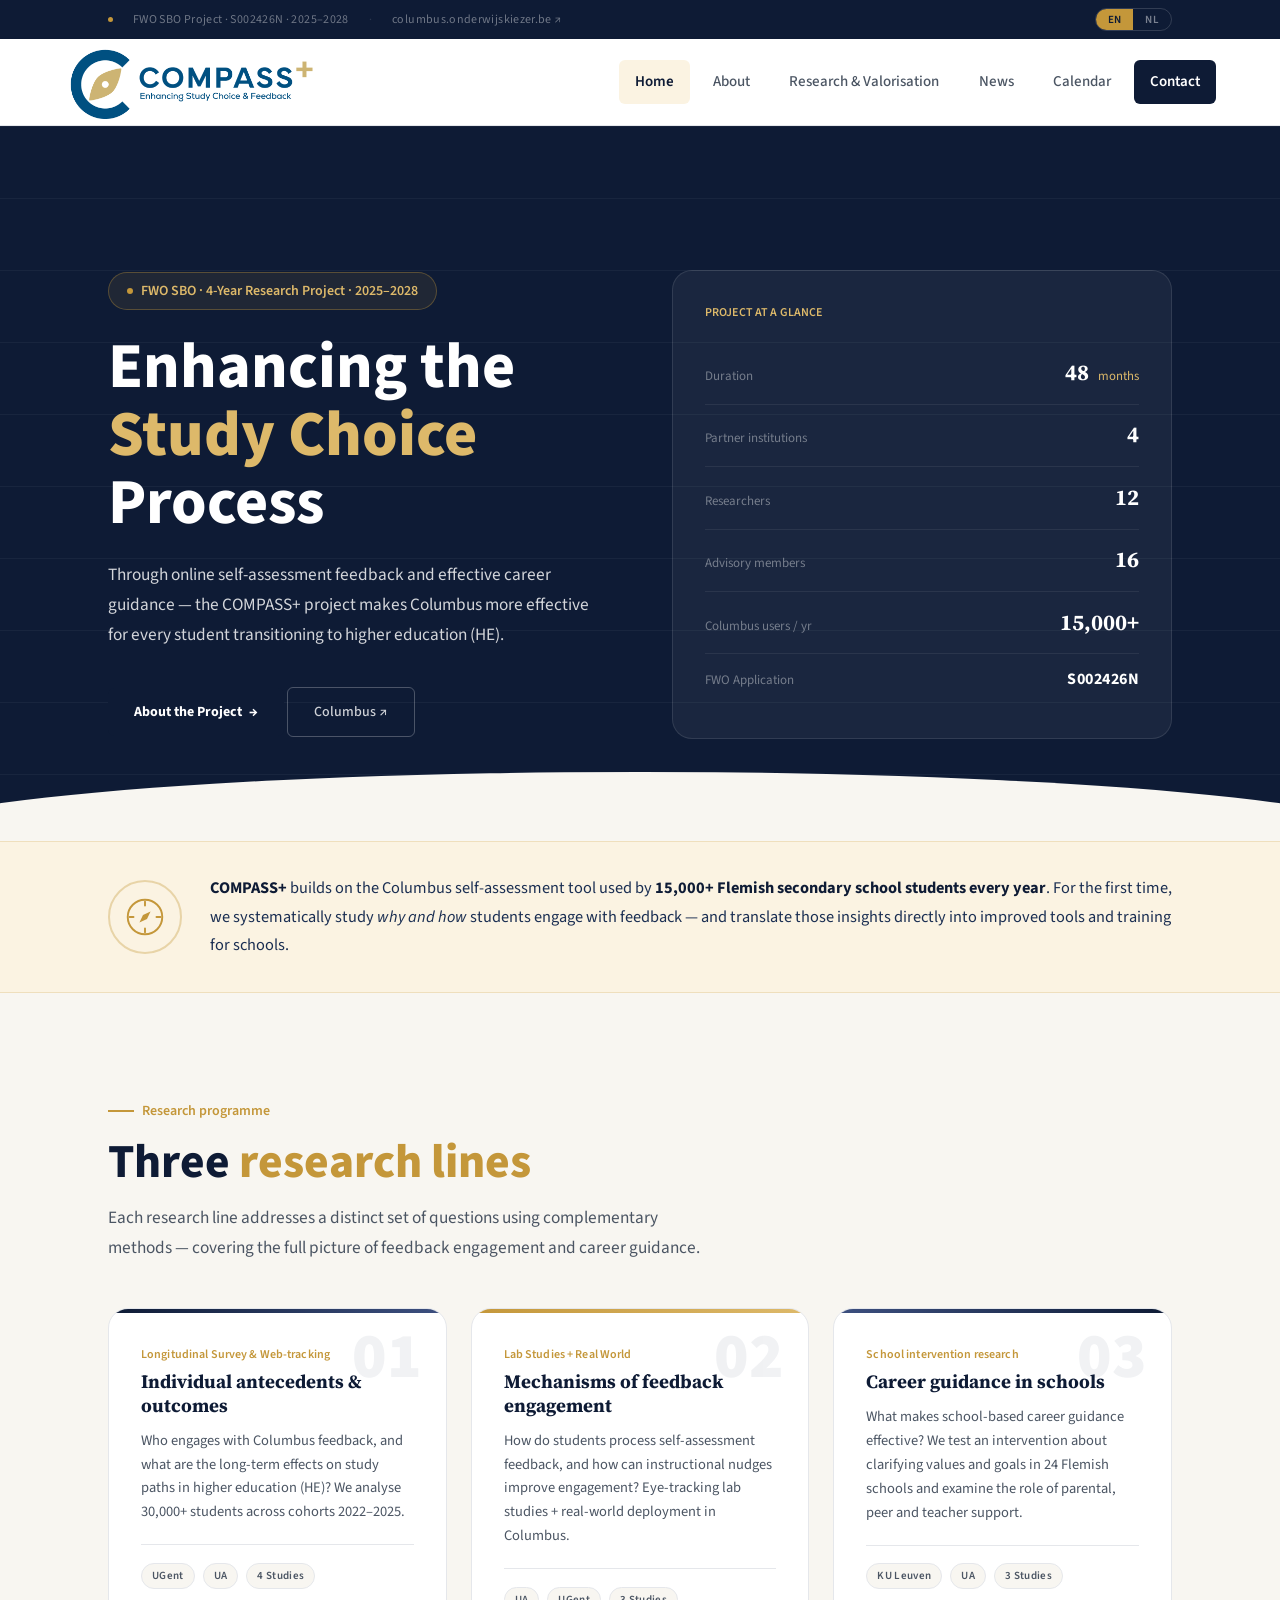
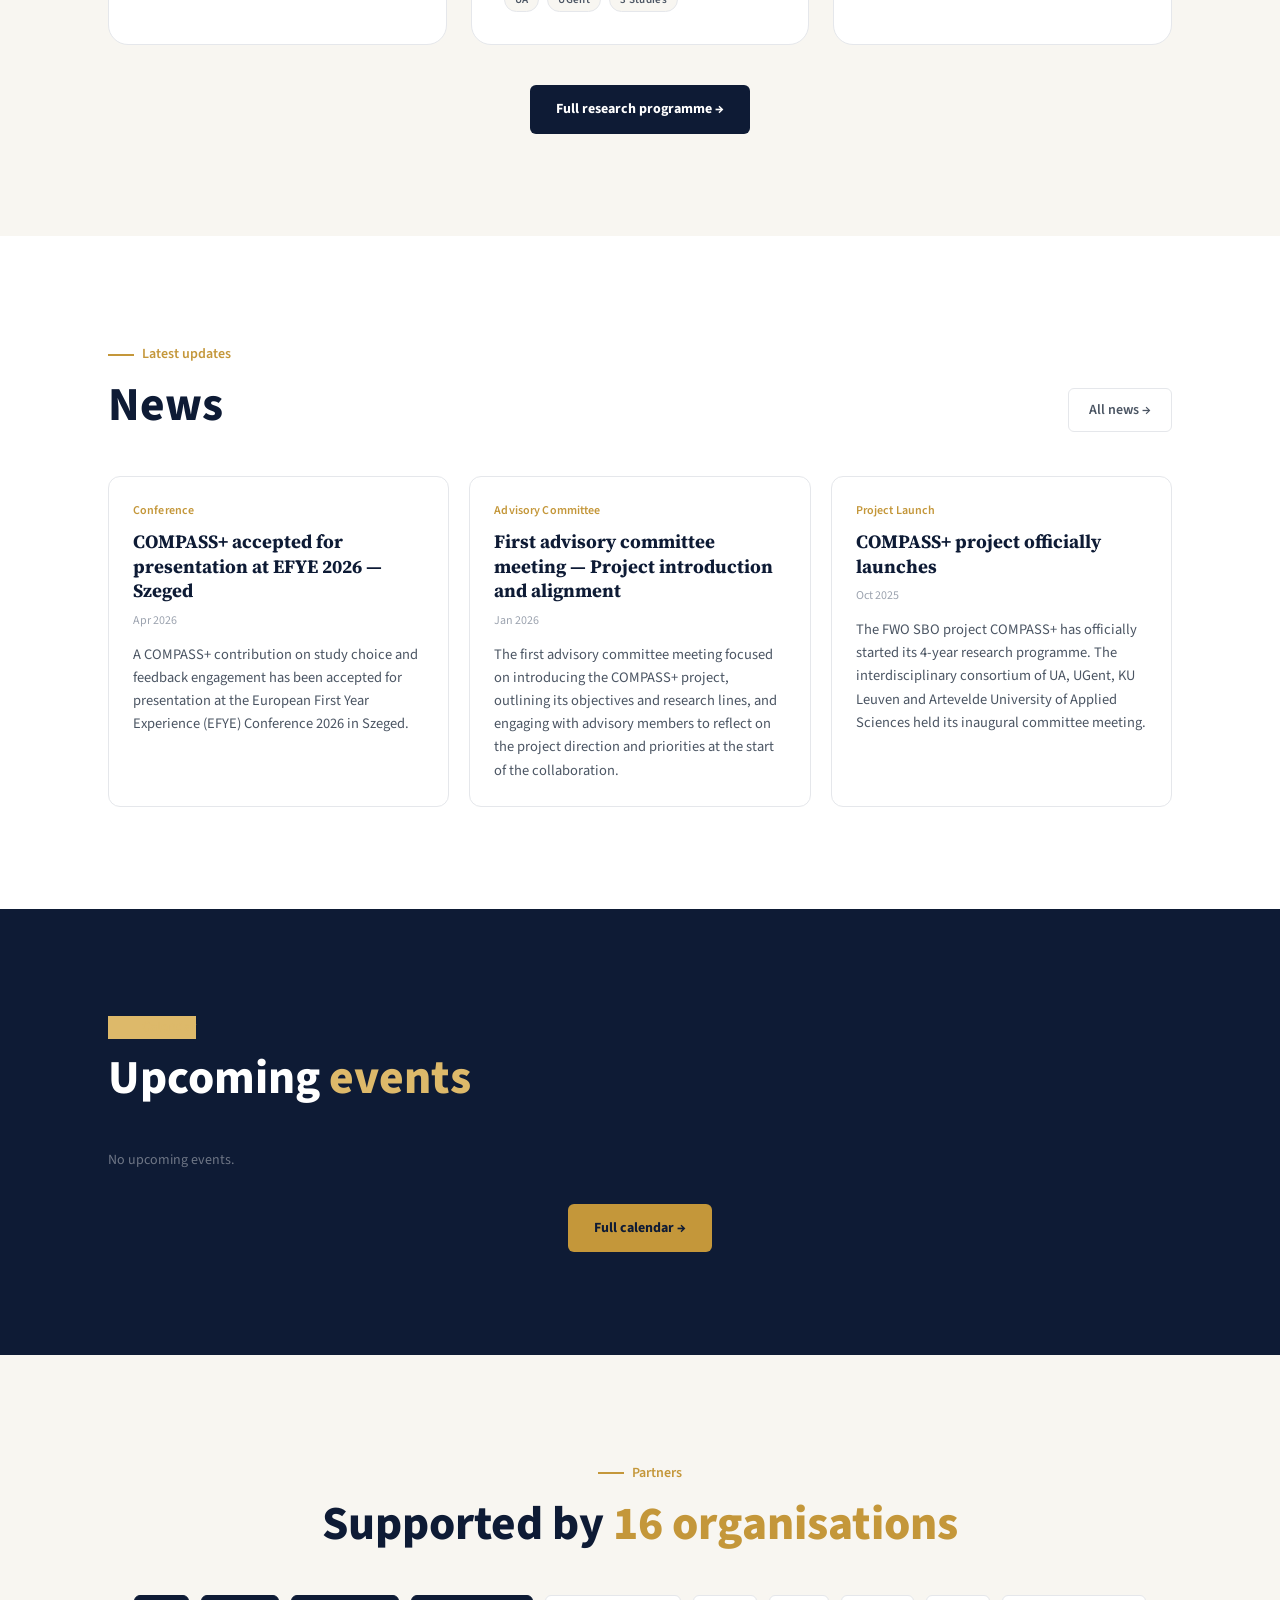
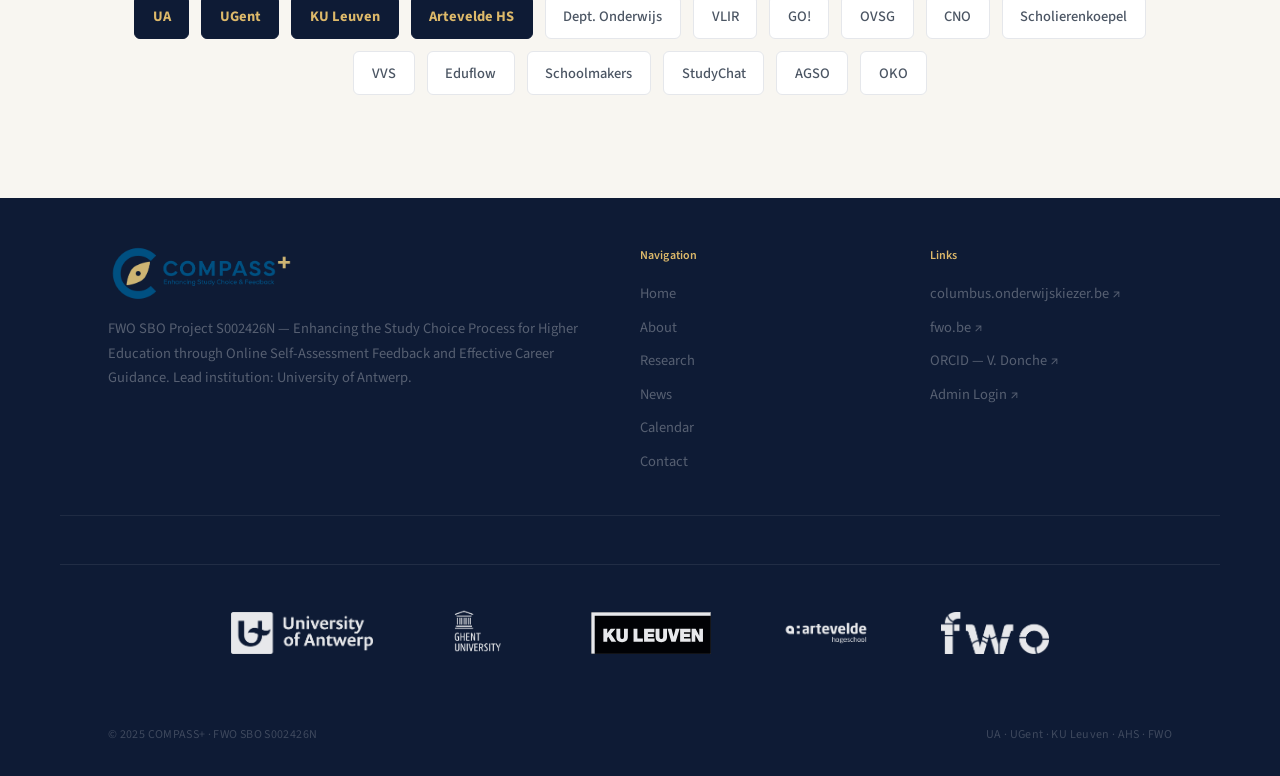
==== commit 0bed64f5: "Put UAntwerp first in footer partners" ====
--- a/index.html
+++ b/index.html
@@ -775,8 +775,8 @@
     </div>
   </div>
     <div class="footer-partners container">
+    <img src="images/UA.png" alt="Universiteit Antwerpen">
     <img src="images/UGent.png" alt="UGent" class="ugent-logo">    
-    <img src="images/UA.png" alt="Universiteit Antwerpen">
     <img src="images/KU_Leuven.svg" alt="KU Leuven">
     <img src="images/AHS.png" alt="AP Hogeschool">
     <img src="images/FWO.png" alt="FWO">
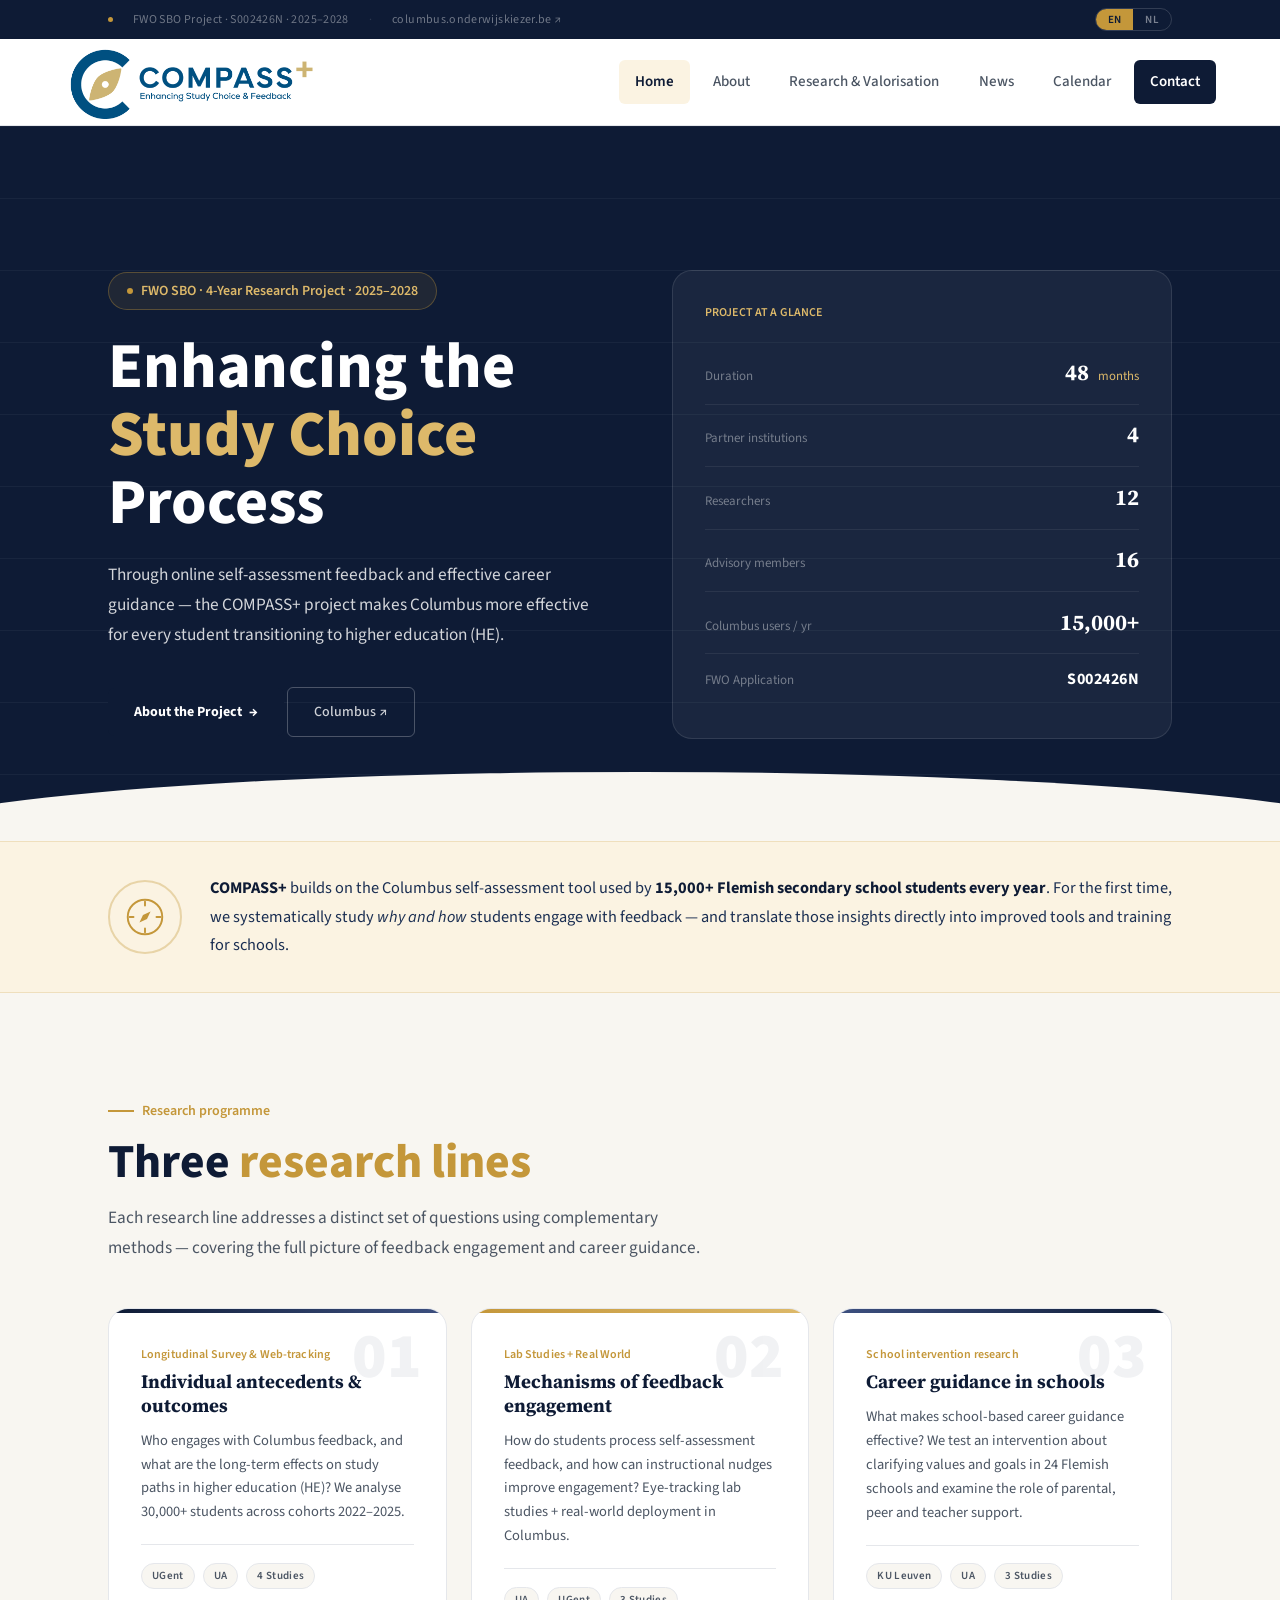
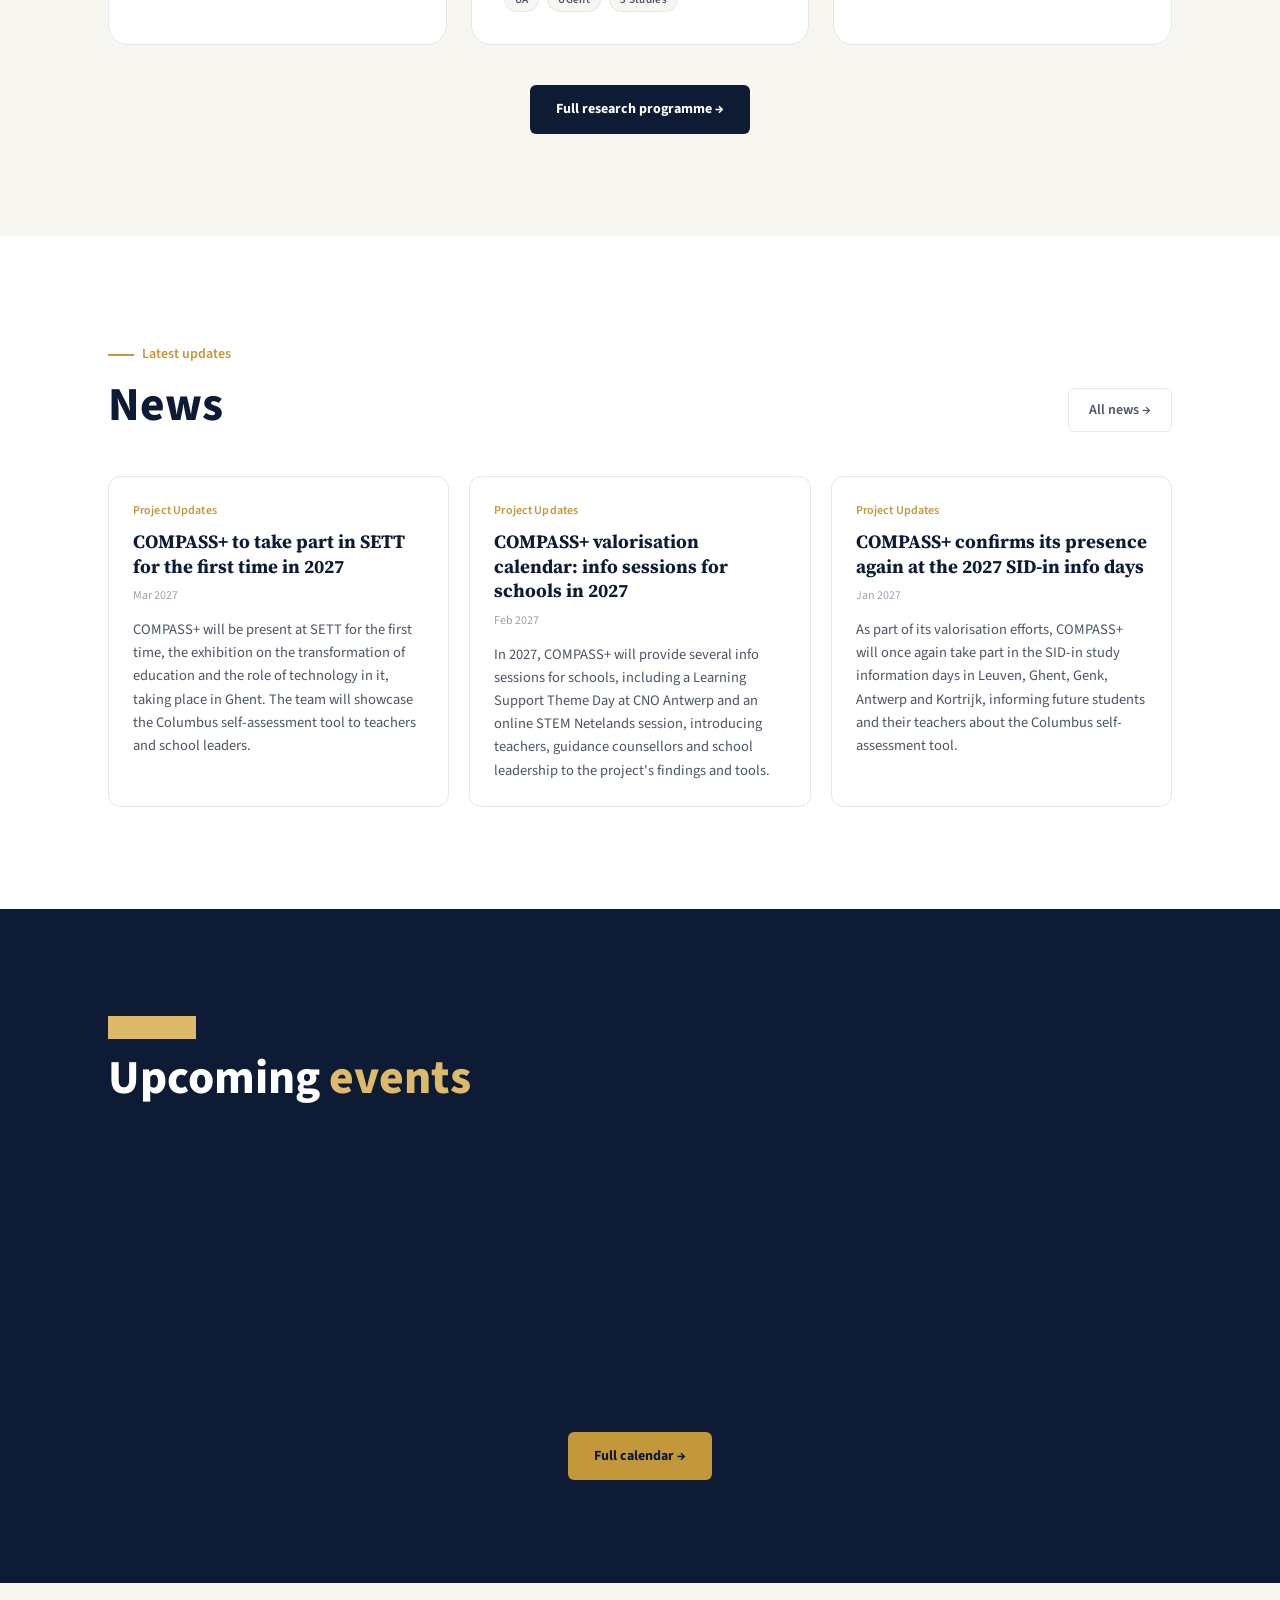
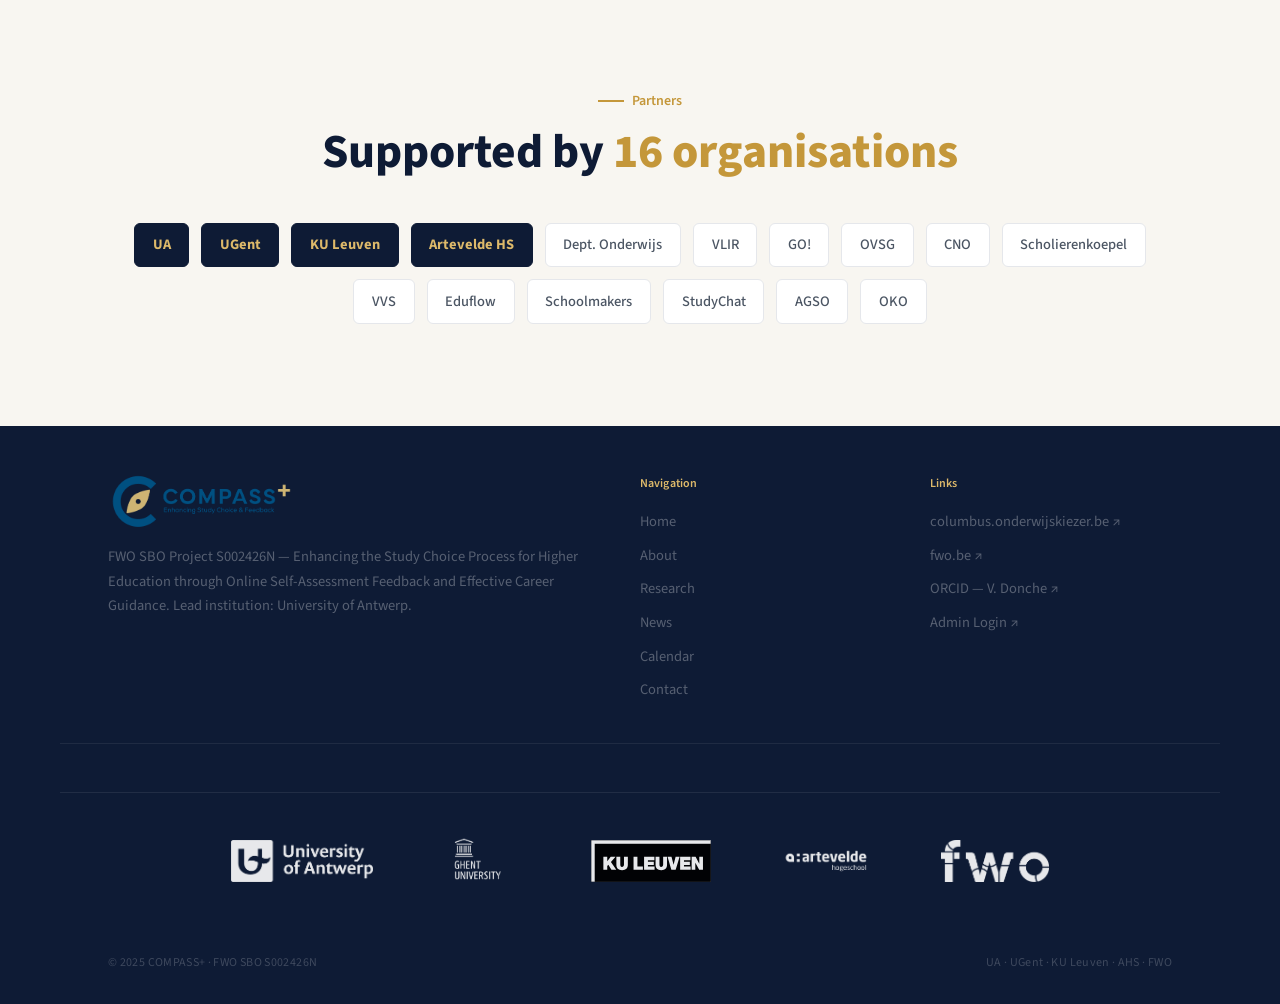
==== commit 6aaad11a: "Update index.html" ====
--- a/index.html
+++ b/index.html
@@ -575,7 +575,7 @@
         <button class="filter-btn" onclick="filterNews('Advisory Committee')">
           <span class="en">Advisory Committee</span><span class="nl">Klankbordgroep</span>
         </button>
-        <button class="filter-btn" onclick="filterNews('Project Launch')">
+        <button class="filter-btn" onclick="filterNews('Project Updates')">
           <span class="en">Project Updates</span><span class="nl">Projectupdates</span>
         </button>
       </div>
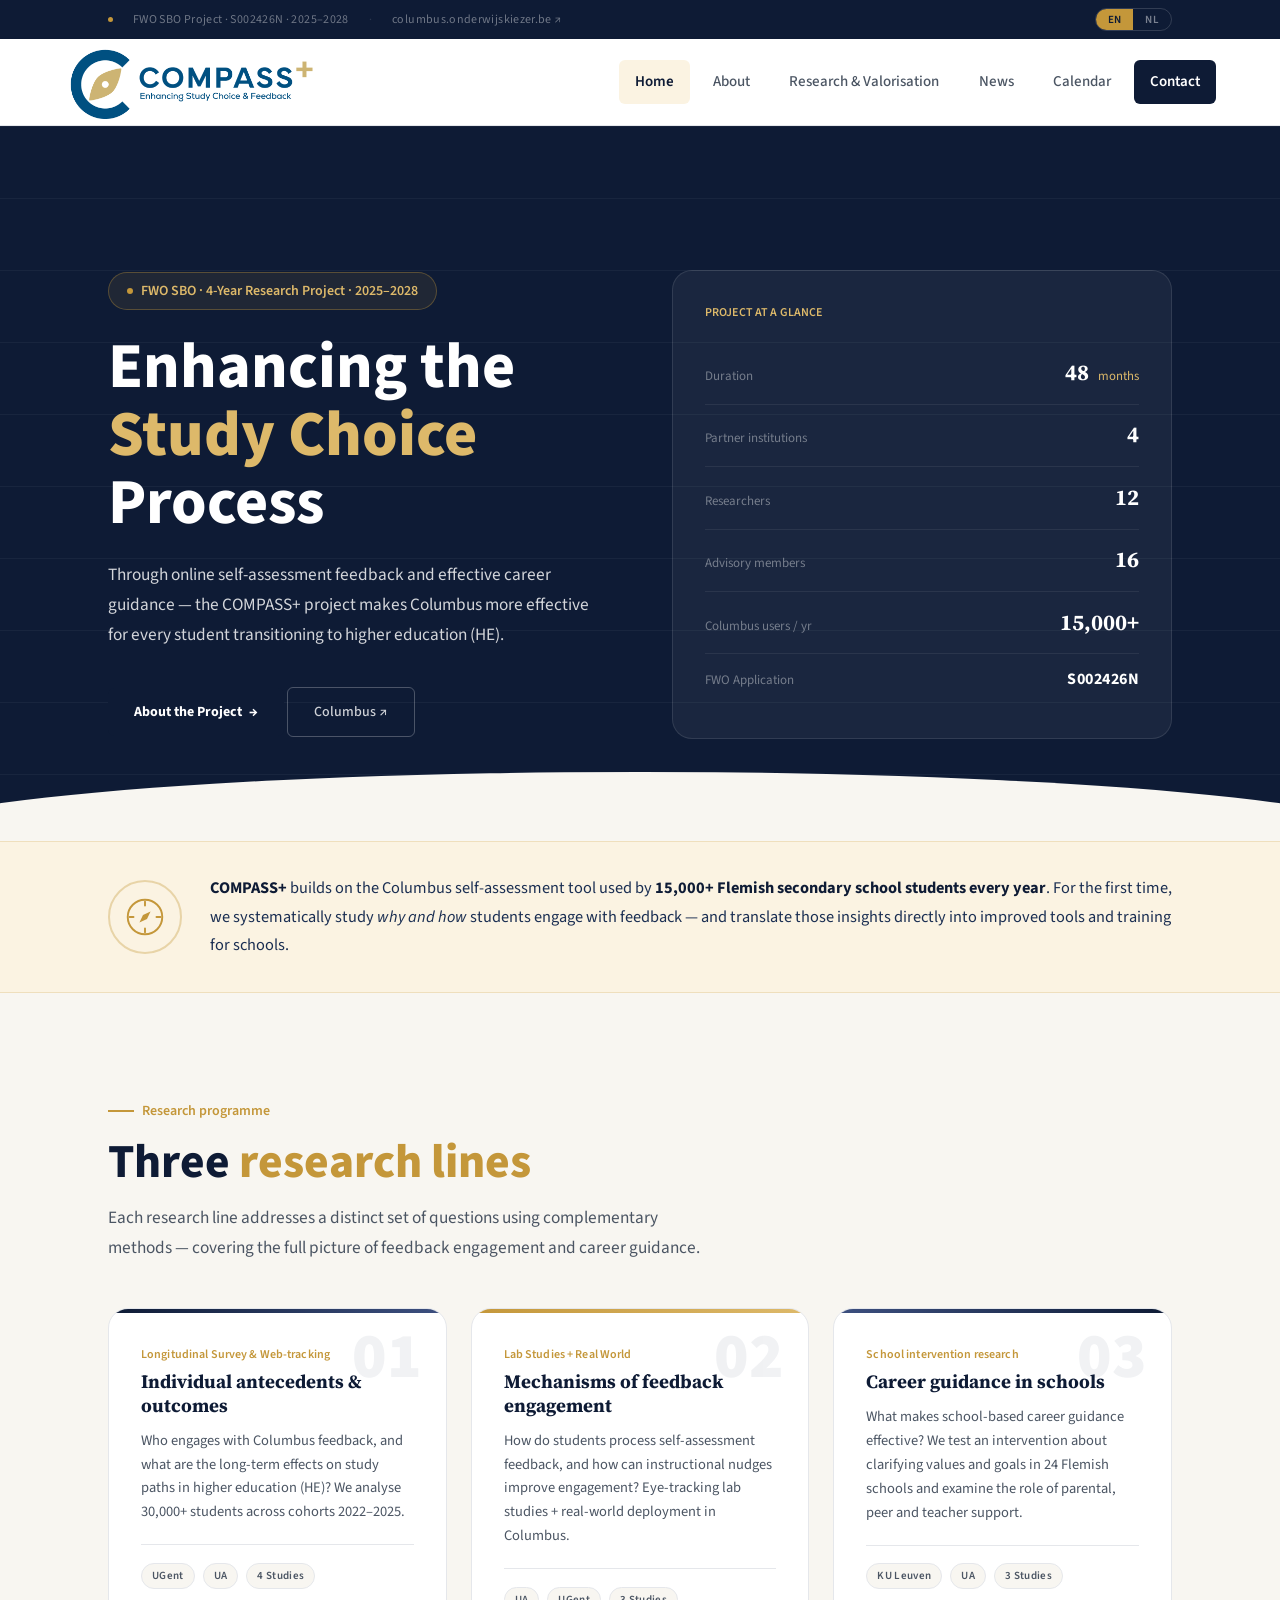
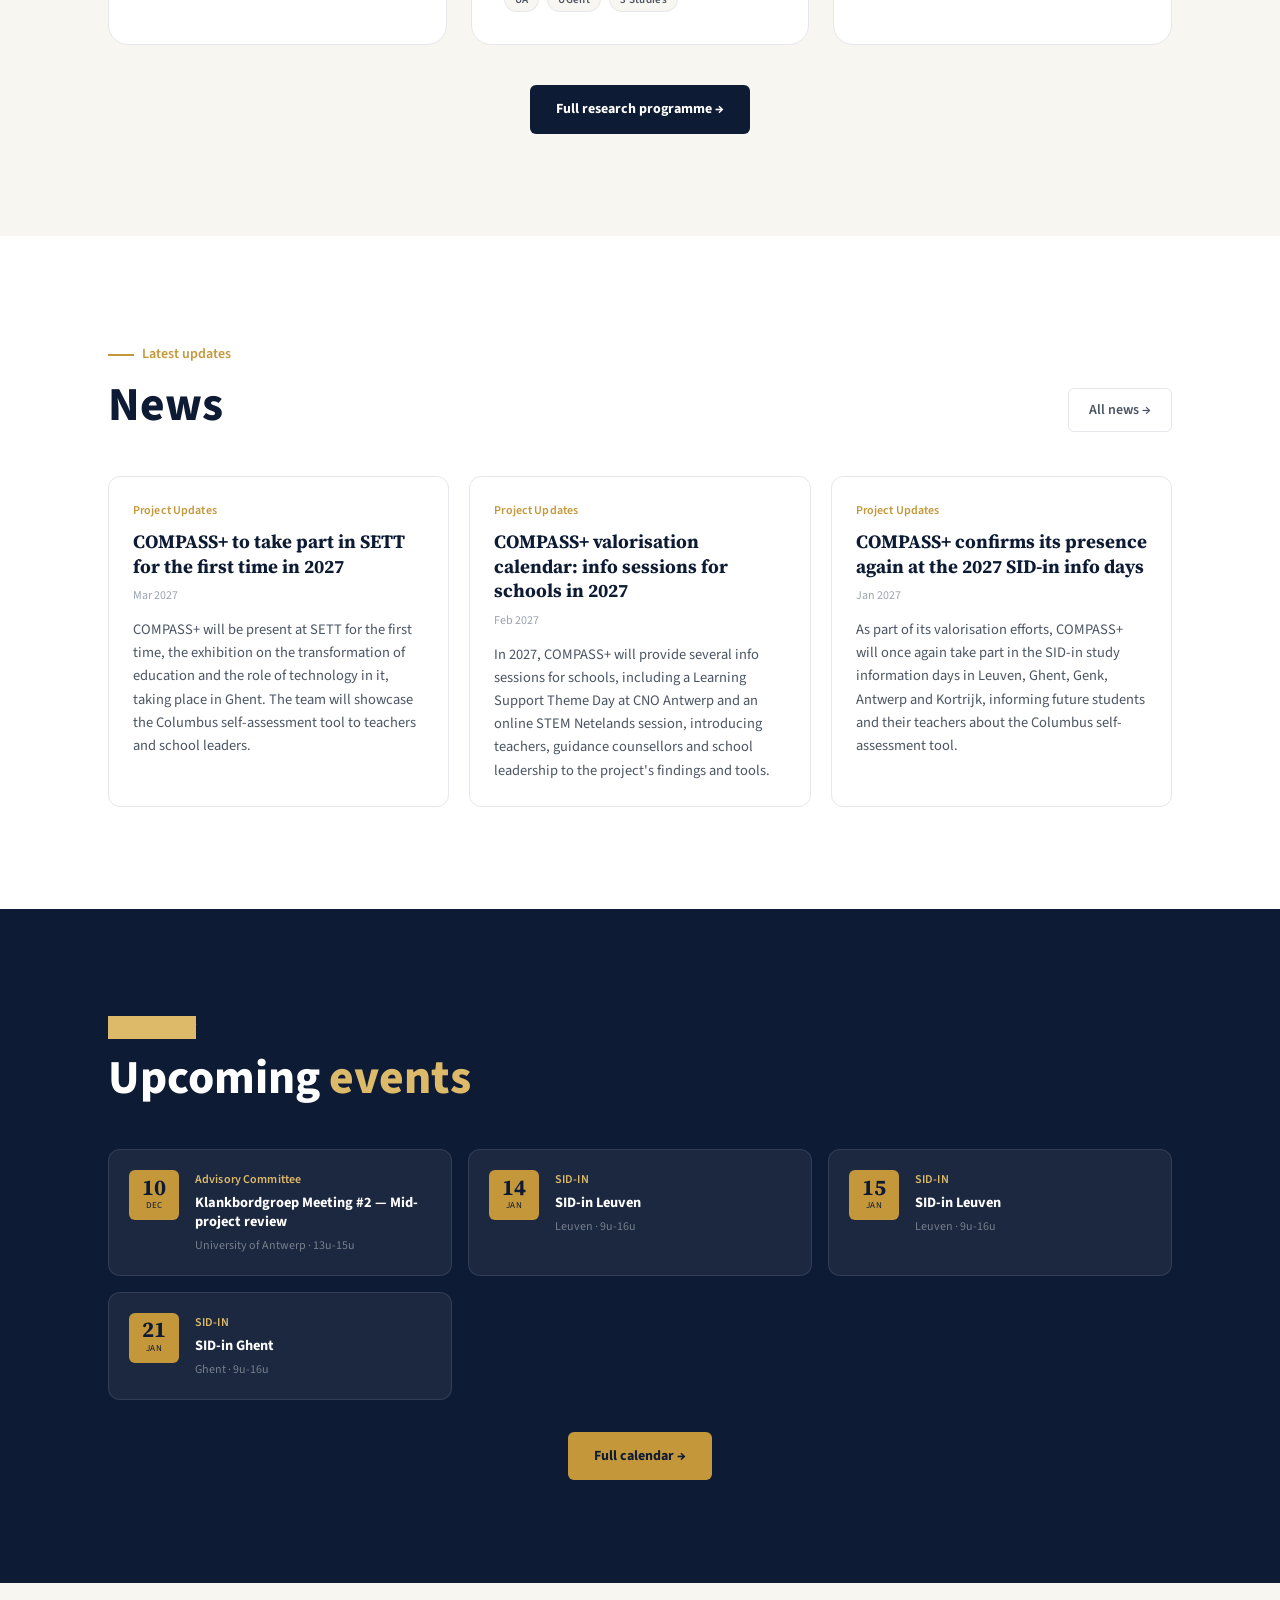
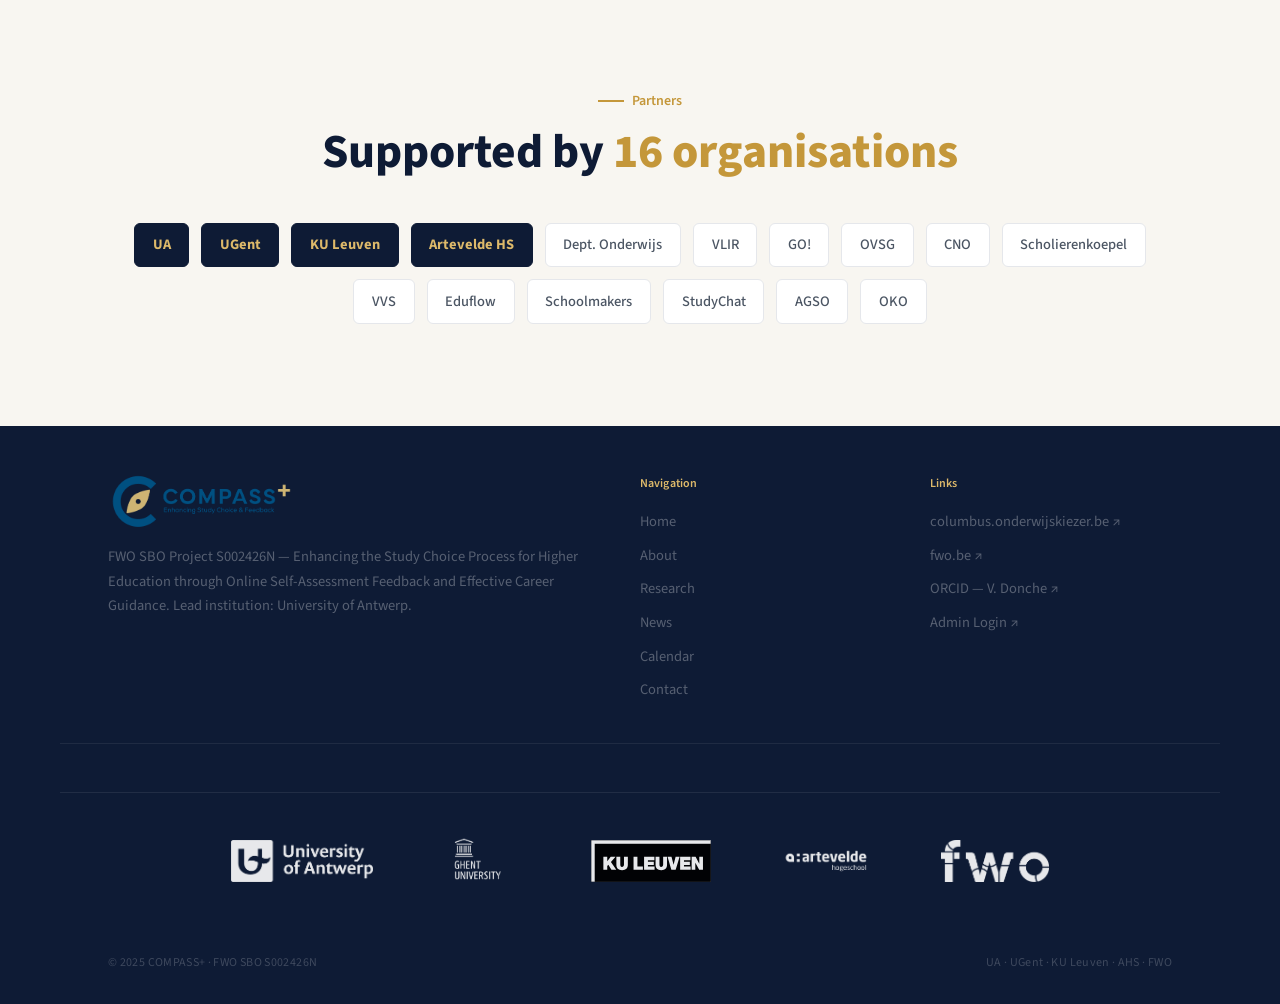
==== commit e7e3dc8d: "Rename calendar legend entry to Outreach/Valorisation" ====
--- a/index.html
+++ b/index.html
@@ -617,7 +617,7 @@
         </div>
         <div class="cal-legend">
           <div class="leg-item"><span class="leg-dot" style="background:var(--gold)"></span><span class="en">Advisory Committee</span><span class="nl">Klankbordgroep</span></div>
-          <div class="leg-item"><span class="leg-dot" style="background:#3D5080"></span><span class="en">Webinar / Training</span><span class="nl">Webinar / Vorming</span></div>
+          <div class="leg-item"><span class="leg-dot" style="background:#3D5080"></span><span class="en">Outreach / Valorisation</span><span class="nl">Outreach / Valorisatie</span></div>
           <div class="leg-item"><span class="leg-dot" style="background:#0E1B35"></span><span class="en">Conference</span><span class="nl">Conferentie</span></div>
           <div class="leg-item"><span class="leg-dot" style="background:#2D7A4F"></span><span class="en">Study</span><span class="nl">Labstudie</span></div>
         </div>
